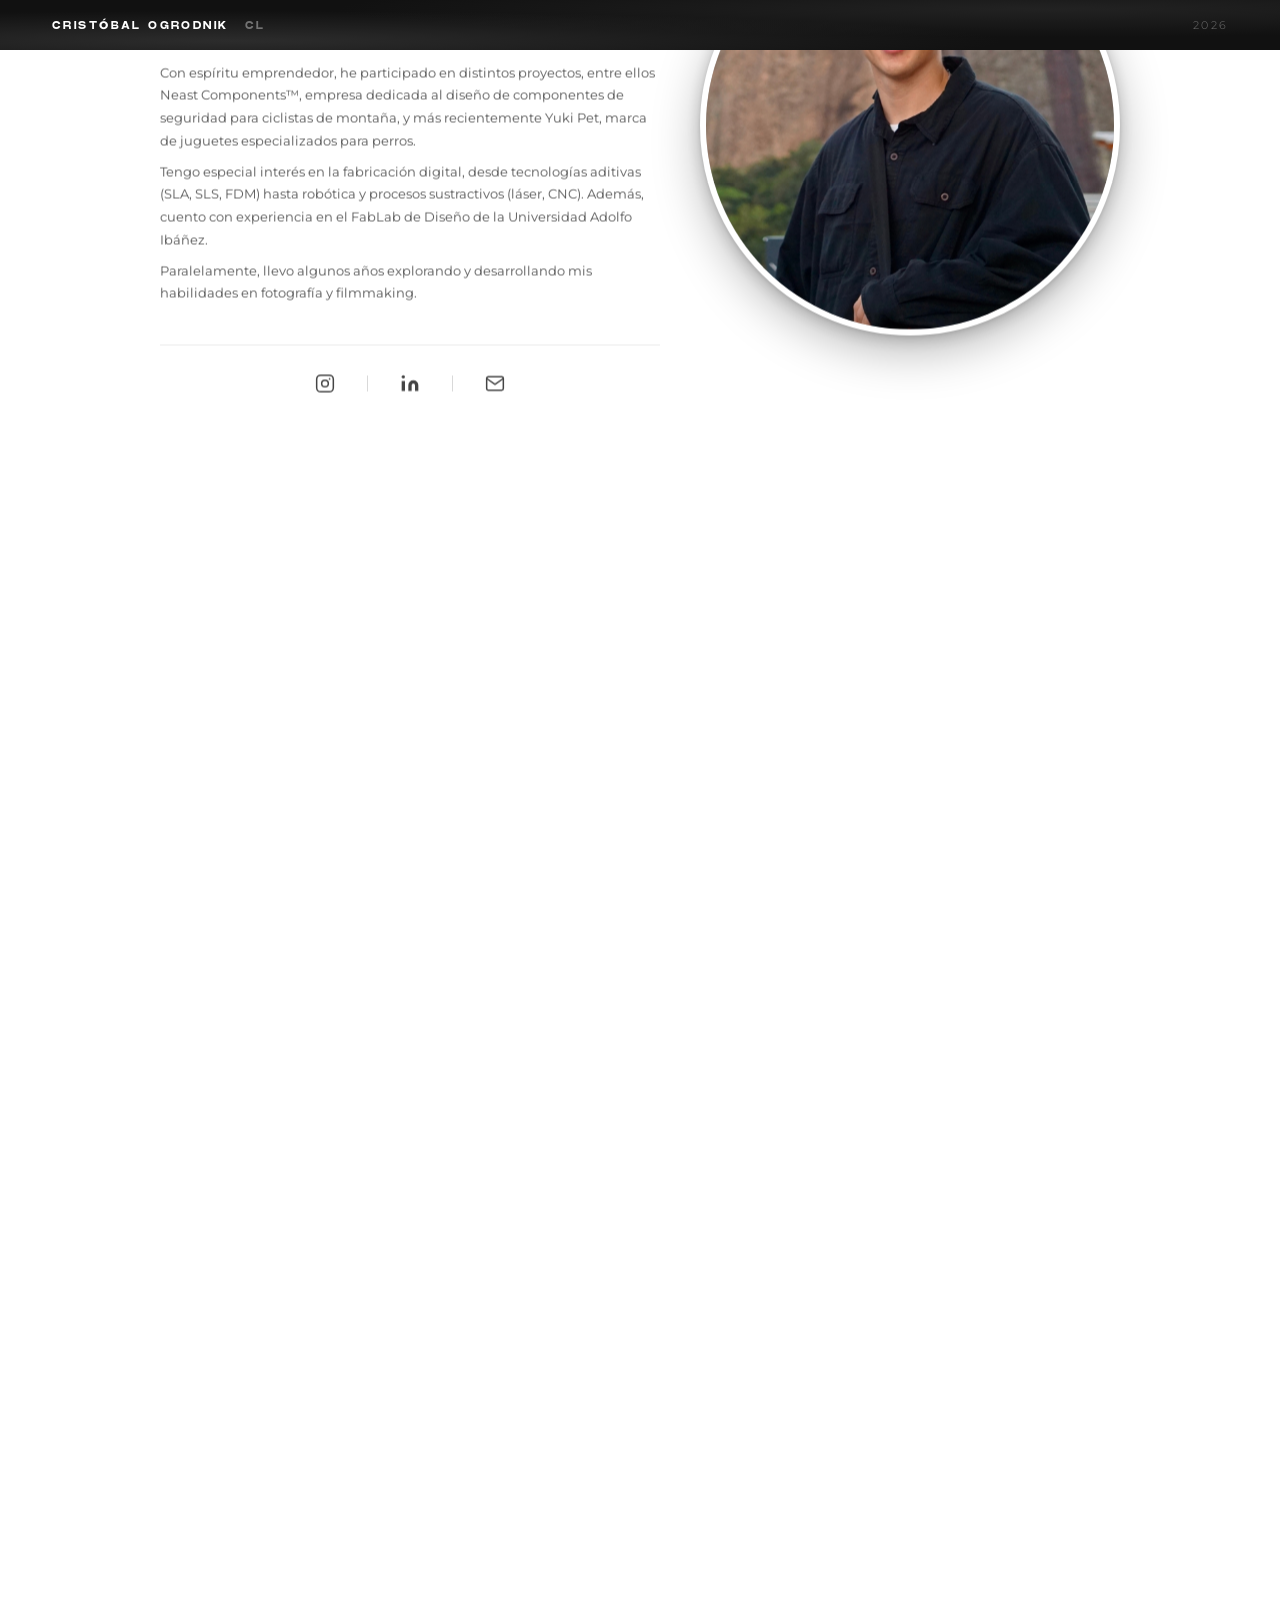
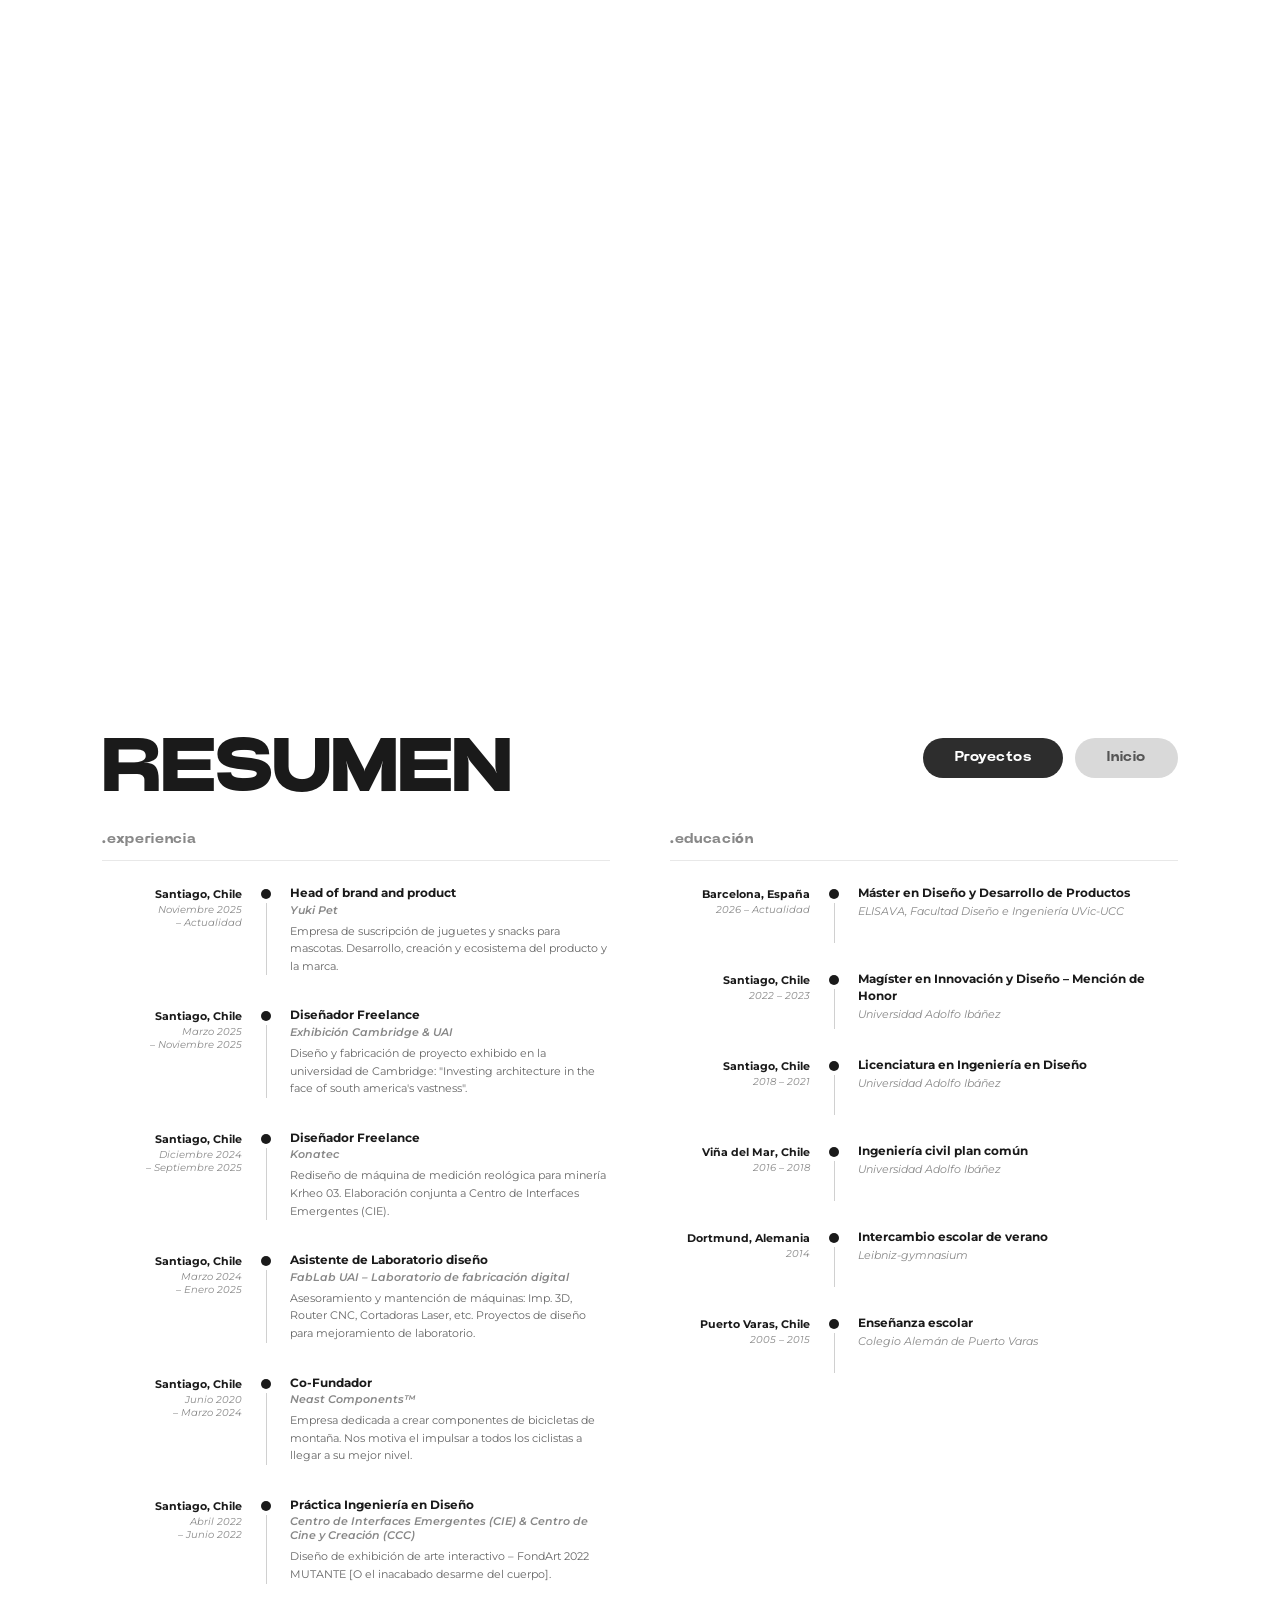
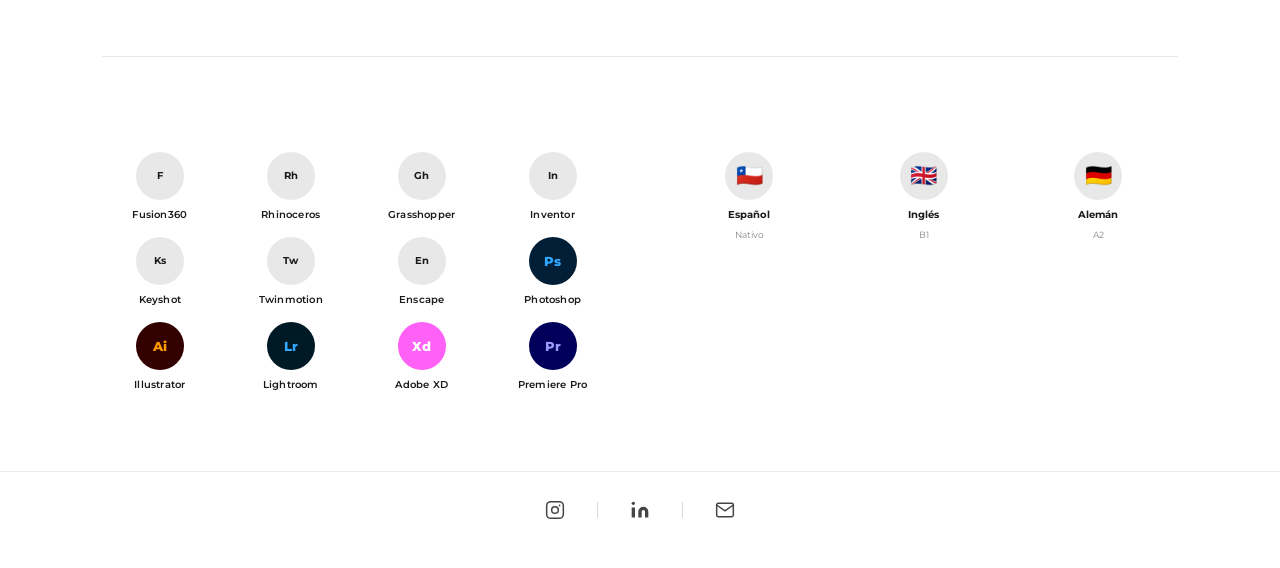
==== index.html @ e0635ad4 "Add files via upload" ====
<!DOCTYPE html>
<html lang="es">
<head>
<meta charset="UTF-8">
<meta name="viewport" content="width=device-width, initial-scale=1.0">
<title>Cristóbal Ogrodnik — Design Engineer</title>
<meta name="description" content="Portfolio web de Cristóbal Ogrodnik, ingeniero en diseño con Magíster en Innovación y Diseño. Proyectos de diseño de producto, fabricación digital y emprendimiento.">
<meta name="theme-color" content="#111111">
<link rel="icon" href="data:image/svg+xml,%3Csvg xmlns='http://www.w3.org/2000/svg' viewBox='0 0 64 64'%3E%3Crect width='64' height='64' rx='14' fill='%231a1a1a'/%3E%3Ctext x='32' y='43' font-family='Arial,Helvetica,sans-serif' font-size='28' font-weight='800' text-anchor='middle' fill='white'%3ECO%3C/text%3E%3C/svg%3E">
<meta property="og:type" content="website">
<meta property="og:locale" content="es_CL">
<meta property="og:site_name" content="Cristóbal Ogrodnik">
<meta property="og:title" content="Cristóbal Ogrodnik — Design Engineer">
<meta property="og:description" content="Portfolio web: proyectos de diseño de producto, fabricación digital y emprendimiento.">
<meta property="og:url" content="https://cogrodnik.github.io/">
<meta property="og:image" content="https://cogrodnik.github.io/foto.jpg">
<meta name="twitter:card" content="summary">
<link rel="preconnect" href="https://fonts.googleapis.com">
<link rel="preconnect" href="https://fonts.gstatic.com" crossorigin>
<link href="https://fonts.googleapis.com/css2?family=Montserrat:ital,wght@0,300;0,400;0,600;0,700;0,800;0,900;1,300;1,400;1,700;1,800&display=swap" rel="stylesheet">
<link rel="stylesheet" href="fonts.css">
<link rel="preload" href="fonts/PowerGrotesk-Heavy.woff2" as="font" type="font/woff2" crossorigin>
<link rel="preload" href="fonts/PowerGrotesk-UltraBold.woff2" as="font" type="font/woff2" crossorigin>
<style>
*, *::before, *::after { box-sizing: border-box; margin: 0; padding: 0; }
html { overflow-x: hidden; }
/* clip (no hidden): hidden convertiría el body en contenedor de scroll y rompería el 'sticky' del escenario */
body { font-family: 'Montserrat', sans-serif; overflow-x: clip; background: #fff; }

/* ═══════════════════════════════════════
   ESCENA — un solo recorrido con el scroll:
   portada → biografía → proyectos (aparecen y crecen) → resumen
   El escenario queda fijo (sticky) mientras dura la animación y luego se va con el scroll.
   Largo de la escena (en alturas de pantalla) = 1 portada + 0.2 pausa + 1 cambio de pantalla + 0.8 crecimiento + 0.3 pausa + 1 salida
   (los mismos números están en el JS: constante K; el JS escribe --scene-vh), más --bio-extra: el scroll extra que necesita leerse
   la biografía cuando es más alta que la pantalla (el texto sube con el mismo scroll de la página).
═══════════════════════════════════════ */
#scene { position: relative; height: calc(var(--scene-vh, 4.3) * 100vh + var(--bio-extra, 0px)); height: calc(var(--scene-vh, 4.3) * 100dvh + var(--bio-extra, 0px)); }
#stage { position: sticky; top: 0; height: 100vh; height: 100dvh; overflow: hidden; background: #fff; }

/* ═══════════════════════════════════════
   LAYER 1 — ABOUT  (z-index 1, bottom)
═══════════════════════════════════════ */
#about {
  position: absolute;
  inset: 0;
  background: #ffffff;
  z-index: 1;
  overflow: hidden;          /* sin scroll propio: si el texto no cabe, sube con el scroll de la página (ver JS) */
}
#about .about-inner { will-change: transform; }




/* Flex layout: text left | photo right, centred vertically */
.about-inner {
  position: relative;
  min-height: 100%;          /* centrado vertical cuando cabe; si no, crece (y el JS lo desplaza con el scroll) */
  width: 100%;
  max-width: 1300px;
  margin: 0 auto;
  display: flex;
  align-items: center;
  justify-content: center;
  padding: 76px 52px 40px;   /* 76px arriba: despeja la barra con el nombre */
  gap: 40px;
}

.about-text {
  flex: 1;
  min-width: 0;
  max-width: 500px;
}

.hola-title { font-family: var(--font-title, 'Montserrat', sans-serif); font-weight: 900; font-size: clamp(40px, 5vw, 62px); letter-spacing: -0.01em; display: inline-block;
  
   color: #1a1a1a;
  line-height: 1; margin-bottom: 20px; }
.about-name-h { font-size: 15px; font-weight: 800; font-family: var(--font-sub, 'Montserrat', sans-serif);   color: #1a1a1a; margin-bottom: 4px; }
.about-degree { font-size: clamp(11px, 1.45vh, 13px); color: #888; line-height: 1.6; margin-bottom: 12px; }

.about-p { font-size: clamp(11px, 1.45vh, 13px); color: #555; line-height: 1.75; margin-bottom: 8px; }


.photo-col {
  flex-shrink: 0; display: flex; align-items: center;
  position: relative;
}
.photo-circle {
  width: min(420px, 58vh); height: min(420px, 58vh);
  border-radius: 50%; overflow: hidden;
  border: 6px solid #ffffff;
  box-shadow: 0 16px 48px rgba(0,0,0,0.28), 0 4px 16px rgba(0,0,0,0.18), 0 1px 4px rgba(0,0,0,0.10);
  background: #bbb;
}
.photo-circle img { width:100%; height:100%; object-fit:cover; display:block; }
.photo-placeholder {
  width:100%; height:100%;
  display:flex; align-items:center; justify-content:center;
  flex-direction:column; gap:6px;
  background: linear-gradient(145deg,#666 0%,#3a3a3a 100%);
  color:rgba(255,255,255,0.5); font-size:11px; font-weight:600;
  letter-spacing:0.06em; text-align:center; padding:24px;
}

/* Indicador "scroll" al pie de la biografía: invita a seguir bajando para ver los proyectos */
#bio-cue {
  position: absolute; left: 50%; bottom: 0; transform: translateX(-50%); z-index: 3;
  display: flex; flex-direction: column; align-items: center; gap: 4px;
  padding: 30px 90px 16px; cursor: pointer; border: none;
  background: linear-gradient(to top, #fff 55%, rgba(255,255,255,0));   /* el texto que pase por detrás se desvanece */
  font-family: 'Montserrat', sans-serif; opacity: 0; pointer-events: none;
}
#bio-cue.show { pointer-events: auto; }
.cue-label { font-size: 12px; font-weight: 400; font-style: italic; color: rgba(0,0,0,0.62); letter-spacing: 0.08em; }
#bio-cue svg { width: 18px; height: 18px; animation: bounceDown 2.2s ease-in-out infinite; }
@media (max-width: 600px) {
  #bio-cue { width: 100%; padding: 30px 0 14px; }
  #about .about-inner { padding-bottom: 104px; }           /* deja libre el pie de la biografía para que no quede bajo el indicador */
}
@media (min-width: 601px) { #about .about-inner { padding-bottom: 72px; } }
@media (max-height: 720px) and (min-width: 601px) { #about .about-inner { padding-bottom: 60px; } }

/* Botón para volver al inicio — flota abajo a la derecha desde que aparece el resumen */
#arrow-up {
  position: fixed; bottom: 24px; right: 24px; z-index: 30;
  width: 46px; height: 46px; border-radius: 50%;
  display: flex; align-items: center; justify-content: center;
  background: #fff; border: 1px solid rgba(0,0,0,0.12);
  box-shadow: 0 6px 20px rgba(0,0,0,0.14), 0 2px 6px rgba(0,0,0,0.08);
  cursor: pointer; opacity: 0; pointer-events: none; transform: translateY(8px);
  transition: opacity .3s ease, transform .3s ease;
}
#arrow-up.show { opacity: 1; pointer-events: all; transform: translateY(0); }
#arrow-up:hover { transform: translateY(-2px); }
#arrow-up svg { width: 18px; height: 18px; }

/* ═══════════════════════════════════════
   LAYER 2 — HERO  (z-index 10, top)
═══════════════════════════════════════ */
#hero {
  position: fixed; inset: 0; z-index: 10;
  background:
    radial-gradient(ellipse at 18% 82%, #2c2c2c 0%, transparent 52%),
    radial-gradient(ellipse at 82% 18%, #222 0%, transparent 48%),
    #111111;
  will-change: transform;
}

.hero-logo { position:absolute; top:36px; left:52px; font-size:13px; font-weight:800; letter-spacing:0.1em; color:#fff; }
.hero-logo img { height: 32px; width: auto; display: block; }

.hero-center { position:absolute; top:50%; left:50%; transform:translate(-50%,-50%); text-align:center; }
.hero-subtitle { margin-bottom: 12px; font-size:15px; font-weight:300; font-style:italic; letter-spacing:0.1em; color:rgba(255,255,255,0.52); }
.hero-title-text { font-family: var(--font-title, 'Montserrat', sans-serif); font-weight: 900; font-style: normal; letter-spacing: -0.01em; line-height: 0.9; font-size:clamp(56px,8.5vw,100px);     color:#fff; text-transform:uppercase; }
.hero-web { margin-top: 10px; font-size:clamp(24px,3.6vw,44px); font-weight:300; font-style:italic; color:rgba(255,255,255,0.72); text-align:right; }

.hero-bottom { position:absolute; bottom:36px; left:52px; right:52px; display:flex; align-items:flex-end; justify-content:space-between; }
.hero-name { font-weight: 800; font-family: var(--font-sub, 'Montserrat', sans-serif);  font-size:11px;  letter-spacing:0.22em; text-transform:uppercase; color:#fff; line-height:1.4; }
.hero-name span { font-weight: 800; color:rgba(255,255,255,0.38); margin-left:4px; }
.desliza-group { position:absolute; left:50%; bottom:0; transform:translateX(-50%); display:flex; flex-direction:column; align-items:center; gap:4px; }
.desliza-label { font-size:11px; font-weight:300; font-style:italic; color:rgba(255,255,255,0.42); letter-spacing:0.1em; }
.desliza-group svg { width:18px; height:18px; animation:bounceDown 2.2s ease-in-out infinite; }
.hero-year { font-size:11px; font-weight:300; letter-spacing:0.2em; color:rgba(255,255,255,0.38); }

/* Name bar */
#name-bar {
  position:fixed; top:0; left:0; right:0; z-index:20;
  padding:18px 52px; display:flex; justify-content:space-between; align-items:center;
  background: radial-gradient(ellipse at 18% 82%,#2c2c2c 0%,transparent 52%), radial-gradient(ellipse at 82% 18%,#222 0%,transparent 48%), #111111;
  color:#fff; opacity:0; pointer-events:none; transition:opacity .3s ease;
}
#name-bar.show { opacity:1; pointer-events:all; }
.bar-name { font-weight: 800; font-family: var(--font-sub, 'Montserrat', sans-serif);  font-size:11px;  letter-spacing:0.22em; text-transform:uppercase; }
.bar-name span { font-weight: 800; color:rgba(255,255,255,0.38); margin-left:10px; }
.bar-year { font-size:11px; font-weight:300; letter-spacing:0.2em; color:rgba(255,255,255,0.38); }

@keyframes bounceDown { 0%,100%{transform:translateY(0)} 50%{transform:translateY(6px)} }
@keyframes bounceUp   { 0%,100%{transform:translateY(0)} 50%{transform:translateY(-6px)} }

/* ═══ RESPONSIVE ═══ */
@media (max-width: 900px) {
  .about-inner { padding: 76px 28px 32px; gap: 28px; }
  .photo-circle { width: min(240px, 40vh); height: min(240px, 40vh); }
  .hero-logo { left: 28px; }
  .hero-bottom { left: 28px; right: 28px; }
  #name-bar { padding: 18px 28px; }
}
@media (max-width: 600px) {
  .about-inner { flex-direction: column; justify-content: flex-start; align-items: center; padding: 84px 24px 56px; gap: 20px; }
  .photo-col { order: -1; }
  .photo-circle { width: 160px; height: 160px; }
  .about-text { max-width: 100%; }
  .hola-title { font-size: 38px; margin-bottom: 14px; }
  .about-name-h { font-size: 14px; }
  .about-degree, .about-p { font-size: 12px; }
  .hero-name { font-size: 9px; letter-spacing: 0.15em; max-width: 30vw; word-break: break-word; }
  .hero-logo { left: 20px; top: 24px; font-size: 11px; }
  .hero-bottom { left: 20px; right: 20px; bottom: 28px; }
  .hero-year { font-size: 9px; }
  #name-bar { padding: 14px 20px; }
  #arrow-up { right: 16px; bottom: 16px; width: 44px; height: 44px; }
}

/* ─── FOOTER ─── */
.site-footer {
  display: flex;
  align-items: center;
  justify-content: center;
  gap: 32px;
  padding: 28px 52px 32px;
  background: transparent;
  border-top: 1px solid rgba(0,0,0,0.08);
  margin-top: 40px;
}

.footer-link {
  display: inline-flex;
  align-items: center;
  gap: 7px;
  font-family: 'Montserrat', sans-serif;
  font-size: 10px;
  font-weight: 600;
  letter-spacing: 0.12em;
  text-transform: uppercase;
  color: #444;
  text-decoration: none;
  transition: color .2s ease, transform .2s ease;
}
.footer-link:hover { color: #000; transform: translateY(-2px); }
.footer-link svg { width: 20px; height: 20px; flex-shrink: 0; }

.footer-divider {
  width: 1px; height: 16px;
  background: rgba(0,0,0,0.15);
}


/* Desktop: "scroll", Mobile: "desliza" via CSS */
@media (max-width: 600px) {
  #cueLabel { font-size: 0 !important; }
  #cueLabel::after { content: "desliza para ver proyectos"; font-size: 12px; font-weight: 400; font-style: italic; color: rgba(0,0,0,0.62); letter-spacing: 0.08em; }
  #scrollLabel { font-size: 0 !important; }
  #scrollLabel::after {
    content: "desliza";
    font-size: 11px;
    font-weight: 300;
    font-style: italic;
    color: rgba(255,255,255,0.42);
    letter-spacing: 0.1em;
  }
}

/* Pantallas bajas (laptops con la ventana del navegador chica): espacios más compactos para que todo quepa sin scroll */
@media (max-height: 720px) and (min-width: 601px) {
  .about-inner { padding-top: 64px; padding-bottom: 24px; }
  .hola-title { font-size: clamp(40px, 4.6vw, 52px); margin-bottom: 12px; }
  .about-p { margin-bottom: 6px; line-height: 1.65; }
  #about .site-footer { margin-top: 18px; padding-top: 14px; padding-bottom: 16px; }
}

/* Título de la portada: más ancho con Power Grotesk Heavy, así que en celular se ajusta al ancho de pantalla */
@media (max-width: 600px) { .hero-title-text { font-size: 13vw; } }

/* ═══════════════════════════════════════
   SECCIONES (proyectos y resumen) — comparten encabezado y botones
═══════════════════════════════════════ */
.sec {
  --dark: #1a1a1a; --white: #ffffff; --gray: #888888; --gray-light: #e8e8e8;
  --btn-dark: #2d2d2d; --timeline-line: #d0d0d0;
  color: var(--dark); font-family: 'Montserrat', sans-serif;
}
.sec-nav { display:flex; align-items:flex-start; justify-content:space-between; padding:36px 8% 24px; flex-wrap:wrap; gap:24px; }
.sec-title {
  font-family: var(--font-title, 'Montserrat', sans-serif); font-weight: 900;
  font-size: clamp(38px, 6.2vw, 76px); letter-spacing: -0.01em;
  display: inline-block; color: var(--dark); line-height: 1;
}
.sec-nav-buttons { display:flex; gap:12px; align-items:center; padding-top:8px; }
.sec-btn {
  font-weight: 800; font-family: var(--font-sub, 'Montserrat', sans-serif);
  display:inline-flex; align-items:center; justify-content:center;
  padding:12px 32px; font-size:13px; letter-spacing:0.04em;
  border-radius:999px; text-decoration:none; cursor:pointer; border:none;
  transition: transform 0.15s ease, opacity 0.15s ease;
}
.sec-btn:hover { transform: translateY(-1px); opacity: 0.85; }
.sec-btn-dark  { background: var(--btn-dark); color: var(--white); }
.sec-btn-light { background: #d9d9d9; color: #555; }

/* ─── PROYECTOS: ocupa todo el escenario, aparece y crece con el scroll ─── */
/* La pantalla de proyectos está DEBAJO de la biografía: al seguir scrolleando, la biografía sube y sale, y
   esta pantalla entra desde abajo (sin fundidos ni opacidad). Su contenido nace como un punto y crece. */
#sec-projects {
  position:absolute; inset:0; z-index:2;
  visibility:hidden; pointer-events:none; will-change: transform;
}
.proj-content {
  display:flex; flex-direction:column; height:100%; padding-top:56px;   /* 56px: despeja la barra con el nombre */
  transform-origin:50% 50%; will-change: transform;
}
#about { will-change: transform; }
.sec-nav-compact { padding:6px 8% 0; align-items:center; flex-wrap:nowrap; gap:16px; }
.sec-nav-compact .sec-title { font-size: clamp(26px, min(3.6vw, 6vh), 52px); }
.sec-nav-compact .sec-nav-buttons { padding-top:0; }
.sec-body { flex:1; min-height:0; display:flex; flex-direction:column; justify-content:center; padding-bottom:6px; }

/* ─── RESUMEN: contenido normal que sigue después de la escena ─── */
#sec-resumen { position:relative; z-index:3; background:#fff; padding-top:24px; }
.site-footer-end { margin-top:0; padding:28px 52px 48px; }
@media (max-width: 600px) { .site-footer-end { padding: 24px 24px 72px; } }

/* ─── MAIN GRID ─── */
  .resume-grid {
    display: grid;
    grid-template-columns: 1fr 1fr;
    gap: 0 60px;
    padding: 0 8% 80px;
  }

  /* ─── SECTION HEADERS ─── */
  .section-header { font-weight: 800; font-family: var(--font-sub, 'Montserrat', sans-serif);  font-style: normal; font-size: 13px;
    
    
    color: var(--gray);
    letter-spacing: 0.05em;
    margin-bottom: 24px;
    padding-bottom: 12px;
    border-bottom: 1px solid var(--gray-light); }

  /* ─── TIMELINE ─── */
  .timeline {
    position: relative;
    padding-left: 0;
  }

  .timeline-item {
    display: grid;
    grid-template-columns: 140px 16px 1fr;
    gap: 0 16px;
    margin-bottom: 32px;
    position: relative;
  }

  .timeline-meta {
    text-align: right;
    padding-top: 2px;
  }

  .timeline-location {
    font-size: 11px;
    font-weight: 700;
    color: var(--dark);
    display: block;
    margin-bottom: 2px;
  }

  .timeline-date {
    font-size: 10px;
    font-weight: 400;
    font-style: italic;
    color: var(--gray);
    display: block;
  }

  .timeline-connector {
    display: flex;
    flex-direction: column;
    align-items: center;
    position: relative;
  }

  .timeline-dot {
    width: 10px;
    height: 10px;
    border-radius: 50%;
    background: var(--dark);
    flex-shrink: 0;
    margin-top: 4px;
    position: relative;
    z-index: 2;
  }

  .timeline-line-segment {
    width: 1px;
    flex: 1;
    background: var(--timeline-line);
    margin-top: 4px;
    min-height: 40px;
  }

  .timeline-content {}

  .timeline-role {
    font-size: 12px;
    font-weight: 700;
    color: var(--dark);
    margin-bottom: 2px;
    line-height: 1.3;
  }

  .timeline-company {
    font-size: 11px;
    font-weight: 600;
    font-style: italic;
    color: var(--gray);
    margin-bottom: 6px;
    display: block;
  }

  .timeline-desc {
    font-size: 11px;
    font-weight: 400;
    color: #666;
    line-height: 1.6;
  }

  /* ─── EDUCATION (same timeline style) ─── */
  .edu-item {
    display: grid;
    grid-template-columns: 140px 16px 1fr;
    gap: 0 16px;
    margin-bottom: 28px;
  }

  .edu-meta { text-align: right; padding-top: 2px; }
  .edu-location { font-size: 11px; font-weight: 700; color: var(--dark); display: block; margin-bottom: 2px; }
  .edu-date { font-size: 10px; font-style: italic; color: var(--gray); display: block; }

  .edu-title {
    font-size: 12px;
    font-weight: 700;
    color: var(--dark);
    margin-bottom: 2px;
    line-height: 1.4;
  }

  .edu-institution {
    font-size: 11px;
    font-weight: 400;
    font-style: italic;
    color: var(--gray);
  }

  /* ─── SKILLS SECTION ─── */
  .skills-section {
    grid-column: 1 / -1;
    display: grid;
    grid-template-columns: 1fr 1fr;
    gap: 40px 60px;
    margin-top: 40px;
    padding-top: 40px;
    border-top: 1px solid var(--gray-light);
  }

  .skills-group {}

  .skills-grid {
    display: grid;
    grid-template-columns: repeat(4, 1fr);
    gap: 16px;
    margin-top: 16px;
  }

  .skill-item {
    display: flex;
    flex-direction: column;
    align-items: center;
    gap: 8px;
  }

  .skill-icon {
    width: 48px;
    height: 48px;
    border-radius: 50%;
    background: var(--gray-light);
    display: flex;
    align-items: center;
    justify-content: center;
    font-size: 10px;
    font-weight: 700;
    color: var(--dark);
    letter-spacing: -0.02em;
    overflow: hidden;
  }

  .skill-icon img {
    width: 100%;
    height: 100%;
    object-fit: cover;
    border-radius: 50%;
  }

  .skill-name {
    font-size: 10px;
    font-weight: 600;
    color: var(--dark);
    text-align: center;
    letter-spacing: 0.02em;
  }

  /* ─── LANGUAGES ─── */
  .languages-grid {
    display: grid;
    grid-template-columns: repeat(3, 1fr);
    gap: 16px;
    margin-top: 16px;
  }

  .lang-item {
    display: flex;
    flex-direction: column;
    align-items: center;
    gap: 8px;
  }

  .lang-flag {
    width: 48px;
    height: 48px;
    border-radius: 50%;
    background: var(--gray-light);
    display: flex;
    align-items: center;
    justify-content: center;
    font-size: 22px;
    overflow: hidden;
  }

  .lang-name {
    font-size: 10px;
    font-weight: 700;
    color: var(--dark);
    text-align: center;
  }

  .lang-level {
    font-size: 9px;
    font-weight: 400;
    color: var(--gray);
    text-align: center;
  }

  /* ─── REVEAL ANIMATIONS ─── */
  .reveal {
    opacity: 0;
    transform: translateY(20px);
    transition: opacity 0.6s ease, transform 0.6s ease;
  }
  .reveal.visible { opacity: 1; transform: translateY(0); }

  .timeline-item, .edu-item {
    opacity: 0;
    transform: translateX(-16px);
    transition: opacity 0.5s ease, transform 0.5s ease;
  }
  .timeline-item.visible, .edu-item.visible { opacity: 1; transform: translateX(0); }

  /* ─── RESPONSIVE ─── */
  @media (max-width: 900px) {
    .resume-grid { grid-template-columns: 1fr; }
    .skills-section { grid-template-columns: 1fr; }
    .timeline-item, .edu-item { grid-template-columns: 100px 16px 1fr; }
  }

  @media (max-width: 600px) {
    .skills-grid { grid-template-columns: repeat(3, 1fr); }
    .timeline-item, .edu-item { grid-template-columns: 80px 14px 1fr; }
  }

/* ─── FOOTER ─── */
#site-footer {
  display: flex;
  align-items: center;
  justify-content: center;
  gap: 32px;
  padding: 28px 52px 32px;
  background: transparent;
  border-top: 1px solid rgba(0,0,0,0.08);
  margin-top: 40px;
}
.footer-link {
  display: inline-flex; align-items: center; gap: 7px;
  font-family: 'Montserrat', sans-serif;
  font-size: 10px; font-weight: 600; letter-spacing: 0.12em;
  text-transform: uppercase; color: #444; text-decoration: none;
  transition: color .2s ease, transform .2s ease;
}
.footer-link:hover { color: #000; transform: translateY(-2px); }
.footer-link svg { width: 20px; height: 20px; flex-shrink: 0; }
.footer-divider { width: 1px; height: 16px; background: rgba(0,0,0,0.15); }



@media (max-width: 700px) {
  .sec-nav-compact { padding: 8px 6% 0; }
  .sec-nav-compact .sec-nav-buttons { display: none; }          /* en celular los atajos sobran: se navega con el scroll */
  .sec-nav-compact .sec-title { font-size: 34px; }
}

/* ═══ BURBUJAS (compartido) ═══ */
.pill-name { font-size:12px; font-weight:700; color:var(--dark); margin-bottom:3px; overflow-wrap:anywhere; }
.pill-desc { font-size:10px; color:var(--gray); line-height:1.5; overflow-wrap:anywhere; }
.pill-placeholder { width:100%; height:100%; display:flex; align-items:center; justify-content:center; background:linear-gradient(160deg,#888 0%,#444 100%); color:rgba(255,255,255,0.55); font-size:10px; font-weight:600; text-align:center; padding:12px; }

/* ═══ DOTS (compartido): máximo 5 visibles; la ventana se desplaza y los extremos se achican si hay más ═══ */
.m-dots { overflow:hidden; margin:2px auto 0; }
.m-dots-track { display:flex; transition:transform .35s cubic-bezier(.22,.8,.3,1); }
.m-dot { flex:0 0 16px; height:16px; padding:0; border:0; background:none; display:flex; align-items:center; justify-content:center; cursor:pointer; -webkit-tap-highlight-color:transparent; }
.m-dot::after { content:''; width:7px; height:7px; border-radius:50%; background:rgba(0,0,0,0.22); transition:transform .3s ease, background .3s ease, opacity .3s ease; }
.m-dot:hover::after { background:rgba(0,0,0,0.4); }
.m-dot.active::after { background:var(--dark); transform:scale(1.3); }
.m-dot.edge::after   { transform:scale(.6); }
.m-dot.out::after    { transform:scale(0); opacity:0; }

/* ═══ DESKTOP: carrusel infinito de 7 posiciones (5 nítidas + 2 asomadas y difuminadas en los extremos) ═══ */
.desktop-projects { padding:0 6%; }
.d-stage {
  position:relative; width:100%;
  --w:180px; --lh:92px;                         /* ancho de burbuja y alto de la zona de etiquetas (los calcula el JS) */
  height:calc(var(--w) / 0.44 + var(--lh) * 2 + 30px);
  touch-action:pan-y; overscroll-behavior-x:contain;
  user-select:none; -webkit-user-select:none;
  cursor:grab; outline:none;
}
.d-stage.dragging { cursor:grabbing; }
.d-stage.dragging .d-slide, .d-stage.no-anim .d-slide { transition:none; }
.d-slide {
  position:absolute; top:0; left:50%; width:var(--w); margin-left:calc(var(--w) / -2);
  display:grid; grid-template-rows:var(--lh) auto var(--lh);
  transition:transform .55s cubic-bezier(.22,.8,.3,1), opacity .55s ease, filter .55s ease;
  will-change:transform, opacity, filter;
}
.d-label { padding:0 6px; }
.d-label.top    { align-self:end;   padding-bottom:14px; }   /* etiquetas arriba o abajo, alternadas */
.d-label.bottom { align-self:start; padding-top:14px; }
.d-label .pill-desc { display:-webkit-box; -webkit-line-clamp:3; -webkit-box-orient:vertical; overflow:hidden; }

.pill-card {
  display:block; border-radius:200px; overflow:hidden; cursor:pointer; text-decoration:none;
  background:#e0e0e0; width:100%; aspect-ratio:0.44; position:relative;
  border:5px solid #ffffff;
  box-shadow:0 8px 28px rgba(0,0,0,0.18), 0 2px 8px rgba(0,0,0,0.10);
  transition:transform .35s ease, box-shadow .3s ease;
  -webkit-user-drag:none;
}
.pill-card:hover { transform:translateY(-8px) scale(1.02); box-shadow:0 28px 52px rgba(0,0,0,0.22), 0 4px 12px rgba(0,0,0,0.12); }
.pill-card img { width:100%; height:100%; object-fit:cover; display:block; pointer-events:none; -webkit-user-drag:none; }
.pill-card::after {
  content:attr(data-name);
  position:absolute; inset:0;
  background:rgba(0,0,0,0.52);
  display:flex; align-items:center; justify-content:center;
  font-size:10px; font-weight:700; letter-spacing:0.1em;
  color:#fff; opacity:0; transition:opacity .25s;
  padding:12px; text-align:center; border-radius:200px; text-transform:uppercase;
}
.pill-card:hover::after { opacity:1; }
.d-stage.dragging .pill-card:hover { transform:none; box-shadow:0 8px 28px rgba(0,0,0,0.18), 0 2px 8px rgba(0,0,0,0.10); }
.d-stage.dragging .pill-card::after { opacity:0; }

.d-dots { margin-top:6px; }

/* ═══ MOBILE CAROUSEL (infinito, con peek) ═══ */
.mobile-projects { display:none; }

/* El stage tiene alto fijo con espacio de sobra arriba/abajo: así la sombra de la burbuja no se corta.
   Solo se recorta en horizontal (los vecinos que salen de pantalla). */
.mobile-stage {
  position:relative; height:var(--mh, 570px);       /* el alto lo calcula el JS según la pantalla */
  touch-action:pan-y;               /* scroll vertical normal, el horizontal lo maneja el carrusel */
  user-select:none; -webkit-user-select:none;
  cursor:grab; outline:none;
}
.mobile-stage.dragging { cursor:grabbing; }
.mobile-stage.dragging .m-slide { transition:none; }

.m-slide {
  position:absolute; top:10px; left:50%; width:280px; margin-left:-140px;
  display:flex; flex-direction:column; align-items:center;
  transition: transform .5s cubic-bezier(.22,.8,.3,1), opacity .5s ease, filter .5s ease;
  will-change: transform, opacity, filter;
}
.m-label { width:100%; height:72px; padding:0 10px; margin-bottom:16px; text-align:center; transition:opacity .3s ease; }
.m-label .pill-name { font-size:14px; margin-bottom:4px; }
.m-label .pill-desc { font-size:11px; }

.mobile-pill {
  width:var(--mw, 180px); aspect-ratio:0.44; border-radius:200px; overflow:hidden; display:block;
  text-decoration:none; background:#e0e0e0; border:5px solid #ffffff;
  box-shadow:0 8px 28px rgba(0,0,0,0.18), 0 2px 8px rgba(0,0,0,0.10);
  -webkit-user-drag:none;
}
.mobile-pill img { width:100%; height:100%; object-fit:cover; display:block; pointer-events:none; -webkit-user-drag:none; }
#mDots { width:80px; }

@media (max-width:700px) {
  .desktop-projects { display:none; }
  .mobile-projects  { display:block; }
}


.mobile-stage.no-anim .m-slide { transition:none; }
</style>
</head>
<body>
<div id="scene">
  <div id="stage">
    <section id="about">
  <div class="about-inner">
    <div class="about-text">
      <h2 class="hola-title">HOLA</h2>
      <h3 class="about-name-h">Mi nombre es Cristóbal Ogrodnik Bert</h3>
      <p class="about-degree">Ingeniero en Diseño con Magíster en Innovación y Diseño de la Universidad Adolfo Ibáñez, Santiago, Chile.</p>
      <p class="about-p">Me apasiona crear productos únicos, con impacto e identidad, y transformar ideas en objetos reales, enfrentando los desafíos y aprendizajes que implica cada proceso.</p>
      <p class="about-p">Con espíritu emprendedor, he participado en distintos proyectos, entre ellos Neast Components™, empresa dedicada al diseño de componentes de seguridad para ciclistas de montaña, y más recientemente Yuki Pet, marca de juguetes especializados para perros.</p>
      <p class="about-p">Tengo especial interés en la fabricación digital, desde tecnologías aditivas (SLA, SLS, FDM) hasta robótica y procesos sustractivos (láser, CNC). Además, cuento con experiencia en el FabLab de Diseño de la Universidad Adolfo Ibáñez.</p>
      <p class="about-p">Paralelamente, llevo algunos años explorando y desarrollando mis habilidades en fotografía y filmmaking.</p>
      <footer id="site-footer" class="site-footer">
        <a href="https://www.instagram.com/cristobalogrodnik" target="_blank" rel="noopener" class="footer-link" aria-label="Instagram">
          <svg viewBox="0 0 24 24" fill="none" stroke="currentColor" stroke-width="1.8" stroke-linecap="round" stroke-linejoin="round"><rect x="2" y="2" width="20" height="20" rx="5" ry="5"/><circle cx="12" cy="12" r="4"/><circle cx="17.5" cy="6.5" r="1" fill="currentColor" stroke="none"/></svg>
        </a>
        <div class="footer-divider"></div>
        <a href="https://www.linkedin.com/in/cristobal-ogrodnik-bert-987a30190/" target="_blank" rel="noopener" class="footer-link" aria-label="LinkedIn">
          <svg viewBox="0 0 24 24" fill="currentColor"><path d="M16 8a6 6 0 0 1 6 6v7h-4v-7a2 2 0 0 0-2-2 2 2 0 0 0-2 2v7h-4v-7a6 6 0 0 1 6-6zM2 9h4v12H2z"/><circle cx="4" cy="4" r="2"/></svg>
        </a>
        <div class="footer-divider"></div>
        <a href="mailto:cris.ogrodnik@gmail.com?subject=Hola%20Cristóbal" class="footer-link" aria-label="Email">
          <svg viewBox="0 0 24 24" fill="none" stroke="currentColor" stroke-width="1.8" stroke-linecap="round" stroke-linejoin="round"><path d="M4 4h16c1.1 0 2 .9 2 2v12c0 1.1-.9 2-2 2H4c-1.1 0-2-.9-2-2V6c0-1.1.9-2 2-2z"/><polyline points="22,6 12,13 2,6"/></svg>
        </a>
      </footer>
    </div>
    <div class="photo-col">
      <div class="photo-circle">
        <img src="foto.jpg" alt="Cristóbal Ogrodnik">
        
      </div>
    </div>
  </div>
</section>

    <button id="bio-cue" data-goto="projects" aria-label="Seguir bajando para ver los proyectos">
      <span class="cue-label" id="cueLabel">scroll para ver proyectos</span>
      <svg viewBox="0 0 18 18" fill="none"><path d="M3 6L9 12L15 6" stroke="rgba(0,0,0,0.62)" stroke-width="2" stroke-linecap="round" stroke-linejoin="round"/></svg>
    </button>

    <section id="sec-projects" class="sec" aria-label="Proyectos">
      <div class="proj-content">
      <div class="sec-nav sec-nav-compact">
        <h2 class="sec-title">PROYECTOS</h2>
        <div class="sec-nav-buttons">
          <a href="#resumen" class="sec-btn sec-btn-dark" data-goto="resumen">Resumen</a>
          <a href="#" class="sec-btn sec-btn-light" data-goto="top">Inicio</a>
        </div>
      </div>
      <div class="sec-body">
        <!-- Escritorio: carrusel infinito de 7 posiciones (se genera desde projects.js) -->
        <div class="desktop-projects">
          <div class="d-stage" id="dStage" tabindex="0" role="region" aria-roledescription="carrusel" aria-label="Proyectos"></div>
          <div class="m-dots d-dots" id="dDots"></div>
        </div>
        <!-- Celular: carrusel infinito con peek (se genera desde projects.js) -->
        <div class="mobile-projects">
          <div class="mobile-stage" id="mStage" tabindex="0" role="region" aria-roledescription="carrusel" aria-label="Proyectos"></div>
          <div class="m-dots" id="mDots"></div>
        </div>
      </div>
      </div>
    </section>
  </div>
</div>

<section id="sec-resumen" class="sec" aria-label="Resumen">
  <nav class="sec-nav">
    <h2 class="sec-title reveal">RESUMEN</h2>
    <div class="sec-nav-buttons reveal">
      <a href="#proyectos" class="sec-btn sec-btn-dark" data-goto="projects">Proyectos</a>
      <a href="#" class="sec-btn sec-btn-light" data-goto="top">Inicio</a>
    </div>
  </nav>

<div class="resume-grid">

  <!-- ═══ EXPERIENCIA ═══ -->
  <div>
    <h2 class="section-header reveal">.experiencia</h2>

    <div class="timeline">

      <div class="timeline-item">
        <div class="timeline-meta">
          <span class="timeline-location">Santiago, Chile</span>
          <span class="timeline-date">Noviembre 2025<br>– Actualidad</span>
        </div>
        <div class="timeline-connector">
          <div class="timeline-dot"></div>
          <div class="timeline-line-segment"></div>
        </div>
        <div class="timeline-content">
          <p class="timeline-role">Head of brand and product</p>
          <span class="timeline-company">Yuki Pet</span>
          <p class="timeline-desc">Empresa de suscripción de juguetes y snacks para mascotas. Desarrollo, creación y ecosistema del producto y la marca.</p>
        </div>
      </div>

      <div class="timeline-item">
        <div class="timeline-meta">
          <span class="timeline-location">Santiago, Chile</span>
          <span class="timeline-date">Marzo 2025<br>– Noviembre 2025</span>
        </div>
        <div class="timeline-connector">
          <div class="timeline-dot"></div>
          <div class="timeline-line-segment"></div>
        </div>
        <div class="timeline-content">
          <p class="timeline-role">Diseñador Freelance</p>
          <span class="timeline-company">Exhibición Cambridge & UAI</span>
          <p class="timeline-desc">Diseño y fabricación de proyecto exhibido en la universidad de Cambridge: "Investing architecture in the face of south america's vastness".</p>
        </div>
      </div>

      <div class="timeline-item">
        <div class="timeline-meta">
          <span class="timeline-location">Santiago, Chile</span>
          <span class="timeline-date">Diciembre 2024<br>– Septiembre 2025</span>
        </div>
        <div class="timeline-connector">
          <div class="timeline-dot"></div>
          <div class="timeline-line-segment"></div>
        </div>
        <div class="timeline-content">
          <p class="timeline-role">Diseñador Freelance</p>
          <span class="timeline-company">Konatec</span>
          <p class="timeline-desc">Rediseño de máquina de medición reológica para minería Krheo 03. Elaboración conjunta a Centro de Interfaces Emergentes (CIE).</p>
        </div>
      </div>

      <div class="timeline-item">
        <div class="timeline-meta">
          <span class="timeline-location">Santiago, Chile</span>
          <span class="timeline-date">Marzo 2024<br>– Enero 2025</span>
        </div>
        <div class="timeline-connector">
          <div class="timeline-dot"></div>
          <div class="timeline-line-segment"></div>
        </div>
        <div class="timeline-content">
          <p class="timeline-role">Asistente de Laboratorio diseño</p>
          <span class="timeline-company">FabLab UAI – Laboratorio de fabricación digital</span>
          <p class="timeline-desc">Asesoramiento y mantención de máquinas: Imp. 3D, Router CNC, Cortadoras Laser, etc. Proyectos de diseño para mejoramiento de laboratorio.</p>
        </div>
      </div>

      <div class="timeline-item">
        <div class="timeline-meta">
          <span class="timeline-location">Santiago, Chile</span>
          <span class="timeline-date">Junio 2020<br>– Marzo 2024</span>
        </div>
        <div class="timeline-connector">
          <div class="timeline-dot"></div>
          <div class="timeline-line-segment"></div>
        </div>
        <div class="timeline-content">
          <p class="timeline-role">Co-Fundador</p>
          <span class="timeline-company">Neast Components™</span>
          <p class="timeline-desc">Empresa dedicada a crear componentes de bicicletas de montaña. Nos motiva el impulsar a todos los ciclistas a llegar a su mejor nivel.</p>
        </div>
      </div>

      <div class="timeline-item">
        <div class="timeline-meta">
          <span class="timeline-location">Santiago, Chile</span>
          <span class="timeline-date">Abril 2022<br>– Junio 2022</span>
        </div>
        <div class="timeline-connector">
          <div class="timeline-dot"></div>
          <div class="timeline-line-segment"></div>
        </div>
        <div class="timeline-content">
          <p class="timeline-role">Práctica Ingeniería en Diseño</p>
          <span class="timeline-company">Centro de Interfaces Emergentes (CIE) & Centro de Cine y Creación (CCC)</span>
          <p class="timeline-desc">Diseño de exhibición de arte interactivo – FondArt 2022 MUTANTE [O el inacabado desarme del cuerpo].</p>
        </div>
      </div>

    </div>
  </div>

  <!-- ═══ EDUCACIÓN ═══ -->
  <div>
    <h2 class="section-header reveal">.educación</h2>

    <div class="timeline">

      <div class="edu-item">
        <div class="edu-meta">
          <span class="edu-location">Barcelona, España</span>
          <span class="edu-date">2026 – Actualidad</span>
        </div>
        <div class="timeline-connector">
          <div class="timeline-dot"></div>
          <div class="timeline-line-segment"></div>
        </div>
        <div>
          <p class="edu-title">Máster en Diseño y Desarrollo de Productos</p>
          <p class="edu-institution">ELISAVA, Facultad Diseño e Ingeniería UVic-UCC</p>
        </div>
      </div>

      <div class="edu-item">
        <div class="edu-meta">
          <span class="edu-location">Santiago, Chile</span>
          <span class="edu-date">2022 – 2023</span>
        </div>
        <div class="timeline-connector">
          <div class="timeline-dot"></div>
          <div class="timeline-line-segment"></div>
        </div>
        <div>
          <p class="edu-title">Magíster en Innovación y Diseño – Mención de Honor</p>
          <p class="edu-institution">Universidad Adolfo Ibáñez</p>
        </div>
      </div>

      <div class="edu-item">
        <div class="edu-meta">
          <span class="edu-location">Santiago, Chile</span>
          <span class="edu-date">2018 – 2021</span>
        </div>
        <div class="timeline-connector">
          <div class="timeline-dot"></div>
          <div class="timeline-line-segment"></div>
        </div>
        <div>
          <p class="edu-title">Licenciatura en Ingeniería en Diseño</p>
          <p class="edu-institution">Universidad Adolfo Ibáñez</p>
        </div>
      </div>

      <div class="edu-item">
        <div class="edu-meta">
          <span class="edu-location">Viña del Mar, Chile</span>
          <span class="edu-date">2016 – 2018</span>
        </div>
        <div class="timeline-connector">
          <div class="timeline-dot"></div>
          <div class="timeline-line-segment"></div>
        </div>
        <div>
          <p class="edu-title">Ingeniería civil plan común</p>
          <p class="edu-institution">Universidad Adolfo Ibáñez</p>
        </div>
      </div>

      <div class="edu-item">
        <div class="edu-meta">
          <span class="edu-location">Dortmund, Alemania</span>
          <span class="edu-date">2014</span>
        </div>
        <div class="timeline-connector">
          <div class="timeline-dot"></div>
          <div class="timeline-line-segment"></div>
        </div>
        <div>
          <p class="edu-title">Intercambio escolar de verano</p>
          <p class="edu-institution">Leibniz-gymnasium</p>
        </div>
      </div>

      <div class="edu-item">
        <div class="edu-meta">
          <span class="edu-location">Puerto Varas, Chile</span>
          <span class="edu-date">2005 – 2015</span>
        </div>
        <div class="timeline-connector">
          <div class="timeline-dot"></div>
          <div class="timeline-line-segment"></div>
        </div>
        <div>
          <p class="edu-title">Enseñanza escolar</p>
          <p class="edu-institution">Colegio Alemán de Puerto Varas</p>
        </div>
      </div>

    </div>
  </div>

  <!-- ═══ HABILIDADES + IDIOMAS ═══ -->
  <div class="skills-section">

    <!-- Habilidades -->
    <div class="skills-group">
      <h2 class="section-header reveal">.habilidades</h2>
      <div class="skills-grid">
        <div class="skill-item">
          <div class="skill-icon">F</div>
          <span class="skill-name">Fusion360</span>
        </div>
        <div class="skill-item">
          <div class="skill-icon">Rh</div>
          <span class="skill-name">Rhinoceros</span>
        </div>
        <div class="skill-item">
          <div class="skill-icon">Gh</div>
          <span class="skill-name">Grasshopper</span>
        </div>
        <div class="skill-item">
          <div class="skill-icon">In</div>
          <span class="skill-name">Inventor</span>
        </div>
        <div class="skill-item">
          <div class="skill-icon">Ks</div>
          <span class="skill-name">Keyshot</span>
        </div>
        <div class="skill-item">
          <div class="skill-icon">Tw</div>
          <span class="skill-name">Twinmotion</span>
        </div>
        <div class="skill-item">
          <div class="skill-icon">En</div>
          <span class="skill-name">Enscape</span>
        </div>
        <div class="skill-item">
          <div class="skill-icon" style="background:#001e36;">
            <span style="color:#31a8ff;font-size:13px;font-weight:800;">Ps</span>
          </div>
          <span class="skill-name">Photoshop</span>
        </div>
        <div class="skill-item">
          <div class="skill-icon" style="background:#300;"> 
            <span style="color:#ff9a00;font-size:13px;font-weight:800;">Ai</span>
          </div>
          <span class="skill-name">Illustrator</span>
        </div>
        <div class="skill-item">
          <div class="skill-icon" style="background:#001a25;">
            <span style="color:#31a8ff;font-size:13px;font-weight:800;">Lr</span>
          </div>
          <span class="skill-name">Lightroom</span>
        </div>
        <div class="skill-item">
          <div class="skill-icon" style="background:#ff61f6; color:#fff;">
            <span style="font-size:13px;font-weight:800;">Xd</span>
          </div>
          <span class="skill-name">Adobe XD</span>
        </div>
        <div class="skill-item">
          <div class="skill-icon" style="background:#00005b;">
            <span style="color:#9999ff;font-size:13px;font-weight:800;">Pr</span>
          </div>
          <span class="skill-name">Premiere Pro</span>
        </div>
      </div>
    </div>

    <!-- Idiomas -->
    <div class="skills-group">
      <h2 class="section-header reveal">.idiomas</h2>
      <div class="languages-grid">
        <div class="lang-item">
          <div class="lang-flag">🇨🇱</div>
          <span class="lang-name">Español</span>
          <span class="lang-level">Nativo</span>
        </div>
        <div class="lang-item">
          <div class="lang-flag">🇬🇧</div>
          <span class="lang-name">Inglés</span>
          <span class="lang-level">B1</span>
        </div>
        <div class="lang-item">
          <div class="lang-flag">🇩🇪</div>
          <span class="lang-name">Alemán</span>
          <span class="lang-level">A2</span>
        </div>
      </div>
    </div>

  </div>

</div>

  <footer class="site-footer site-footer-end">
        <a href="https://www.instagram.com/cristobalogrodnik" target="_blank" rel="noopener" class="footer-link" aria-label="Instagram">
          <svg viewBox="0 0 24 24" fill="none" stroke="currentColor" stroke-width="1.8" stroke-linecap="round" stroke-linejoin="round"><rect x="2" y="2" width="20" height="20" rx="5" ry="5"/><circle cx="12" cy="12" r="4"/><circle cx="17.5" cy="6.5" r="1" fill="currentColor" stroke="none"/></svg>
        </a>
        <div class="footer-divider"></div>
        <a href="https://www.linkedin.com/in/cristobal-ogrodnik-bert-987a30190/" target="_blank" rel="noopener" class="footer-link" aria-label="LinkedIn">
          <svg viewBox="0 0 24 24" fill="currentColor"><path d="M16 8a6 6 0 0 1 6 6v7h-4v-7a2 2 0 0 0-2-2 2 2 0 0 0-2 2v7h-4v-7a6 6 0 0 1 6-6zM2 9h4v12H2z"/><circle cx="4" cy="4" r="2"/></svg>
        </a>
        <div class="footer-divider"></div>
        <a href="mailto:cris.ogrodnik@gmail.com?subject=Hola%20Cristóbal" class="footer-link" aria-label="Email">
          <svg viewBox="0 0 24 24" fill="none" stroke="currentColor" stroke-width="1.8" stroke-linecap="round" stroke-linejoin="round"><path d="M4 4h16c1.1 0 2 .9 2 2v12c0 1.1-.9 2-2 2H4c-1.1 0-2-.9-2-2V6c0-1.1.9-2 2-2z"/><polyline points="22,6 12,13 2,6"/></svg>
        </a>
      </footer>
</section>

<button id="arrow-up" data-goto="top" aria-label="Volver al inicio">
  <svg viewBox="0 0 18 18" fill="none"><path d="M15 12L9 6L3 12" stroke="#1a1a1a" stroke-width="1.8" stroke-linecap="round" stroke-linejoin="round"/></svg>
</button>

<section id="hero">
  <div class="hero-logo">
    <!-- Cuando tengas el logo: quita el comentario de la línea de abajo y borra la de arriba -->
    <!-- <img src="logo.png" alt="Logo" style="height:32px;width:auto;display:block;"> -->
  </div>
  <div class="hero-center">
    <p class="hero-subtitle">Design engineer</p>
    <h1 class="hero-title-text">PORTFOLIO</h1>
    <p class="hero-web">web</p>
  </div>
  <div class="hero-bottom">
    <div class="hero-name">CRISTÓBAL<br>OGRODNIK <span>CL</span></div>
    <div class="desliza-group" data-goto="about" style="cursor:pointer;">
      <span class="desliza-label" id="scrollLabel">scroll</span>
      <svg viewBox="0 0 18 18" fill="none"><path d="M3 6L9 12L15 6" stroke="rgba(255,255,255,0.52)" stroke-width="1.8" stroke-linecap="round" stroke-linejoin="round"/></svg>
    </div>
    <div class="hero-year">2026</div>
  </div>
</section>

<div id="name-bar">
  <div class="bar-name">CRISTÓBAL OGRODNIK <span>CL</span></div>
  <div class="bar-year">2026</div>
</div>

<script src="projects.js"></script>
<script>
/* ═══════════════════════ Utilidades compartidas ═══════════════════════ */

/* Burbuja (link a la imagen de portada). Si la portada falta usa la 1ª imagen del proyecto; si tampoco, un recuadro con el nombre. */
function buildPill(p, className, withOverlay) {
  const a = document.createElement('a');
  a.href = 'proyecto.html?p=' + encodeURIComponent(p.key);
  a.className = className;
  a.draggable = false;
  if (withOverlay) a.setAttribute('data-name', p.title);
  const img = document.createElement('img');
  img.alt = p.title; img.draggable = false;
  let tried = 0;
  img.onerror = () => {
    if (tried++ === 0 && p.slides && p.slides[0]) { img.src = p.slides[0]; return; }
    const ph = document.createElement('div');
    ph.className = 'pill-placeholder'; ph.textContent = p.title;
    img.replaceWith(ph);
  };
  img.src = p.cover;
  a.appendChild(img);
  return a;
}
function buildLabel(p, cls) {
  const d = document.createElement('div');
  d.className = cls;
  const n = document.createElement('p'); n.className = 'pill-name'; n.textContent = p.title;
  const t = document.createElement('p'); t.className = 'pill-desc'; t.textContent = p.desc || '';
  d.append(n, t);
  return d;
}

/* Dots: máx. 5 visibles, la ventana se desplaza; devuelve la función que marca el activo */
function createDots(dotsEl, N, onPick) {
  const MAXDOTS = 5, vis = Math.min(N, MAXDOTS);
  const track = document.createElement('div');
  track.className = 'm-dots-track';
  dotsEl.appendChild(track);
  dotsEl.style.width = (vis * 16) + 'px';
  const dots = Array.from({length: N}, (_, i) => {
    const d = document.createElement('button');
    d.className = 'm-dot';
    d.setAttribute('aria-label', 'Ir al proyecto ' + (i + 1));
    d.addEventListener('click', () => onPick(i));
    track.appendChild(d);
    return d;
  });
  return function update(active) {
    const ws = Math.max(0, Math.min(N - vis, active - Math.floor(vis / 2)));
    track.style.transform = 'translateX(' + (-ws * 16) + 'px)';
    dots.forEach((d, i) => {
      const inWin = i >= ws && i < ws + vis;
      d.classList.toggle('active', i === active);
      d.classList.toggle('out', !inWin);
      /* extremo de la ventana con más proyectos más allá => punto chico */
      d.classList.toggle('edge', inWin && i !== active &&
        ((i === ws && ws > 0) || (i === ws + vis - 1 && ws + vis < N)));
    });
  };
}

/* ═══════════════════════ DESKTOP: carrusel infinito de 7 posiciones ═══════════════════════ */
(() => {
  const stage = document.getElementById('dStage');
  const N = PROJECTS.length;

  /* Se ven 7 posiciones (5 nítidas + 2 asomadas). Para que las etiquetas alternen arriba/abajo también en la
     "costura" del loop, la cantidad de burbujas del anillo debe ser par y ≥ 8. Si no lo es, se repite la lista
     (los dots siguen siendo N). */
  let reps = Math.max(1, Math.ceil(8 / N));
  if ((N * reps) % 2) reps++;
  const L = N * reps;

  const slides = Array.from({length: L}, (_, i) => {
    const p = PROJECTS[i % N];
    const side = i % 2 === 0 ? 'top' : 'bottom';
    const el = document.createElement('div');
    el.className = 'd-slide';
    const top = document.createElement('div');    top.className = 'd-label top';
    const bottom = document.createElement('div'); bottom.className = 'd-label bottom';
    const lab = buildLabel(p, 'd-label-inner');
    (side === 'top' ? top : bottom).append(...lab.childNodes);
    el.append(top, buildPill(p, 'pill-card', true), bottom);
    stage.appendChild(el);
    return el;
  });

  let idx = 0, STEP = 220, dragging = false, moved = false, startX = 0, startT = 0;
  const prevOff = slides.map(() => null);
  const updateDots = createDots(document.getElementById('dDots'), N, pickItem);

  function circ(i) {                       /* distancia circular de cada burbuja a la activa */
    let o = ((i - idx) % L + L) % L;
    if (o > L / 2) o -= L;
    return o;
  }

  function render(frac) {
    slides.forEach((el, i) => {
      const off = circ(i);
      const wrapped = prevOff[i] !== null && Math.abs(off - prevOff[i]) > L / 2;   /* da la vuelta: se reubica sin animar (invisible) */
      prevOff[i] = off;
      if (wrapped) el.style.transition = 'none';
      const pos = off + frac, a = Math.abs(pos);
      /* 5 centrales (a ≤ 2): nítidas. Extremos (a ≈ 3): asomadas, difuminadas y atenuadas. Más allá: invisibles. */
      let opacity, blur, scale;
      if (a <= 2)      { opacity = 1;                           blur = 0;             scale = 1; }
      else if (a <= 3) { opacity = 1 - 0.55 * (a - 2);          blur = 3 * (a - 2);   scale = 1 - 0.05 * (a - 2); }
      else             { opacity = Math.max(0, 0.45 * (4 - a)); blur = 3;             scale = 0.95; }
      el.style.transform     = 'translate3d(' + (pos * STEP).toFixed(1) + 'px,0,0) scale(' + scale.toFixed(3) + ')';
      el.style.opacity       = opacity.toFixed(3);
      el.style.filter        = blur > 0.05 ? 'blur(' + blur.toFixed(2) + 'px)' : 'none';
      el.style.zIndex        = String(100 - Math.round(a * 10));
      el.style.pointerEvents = a < 3.4 ? 'auto' : 'none';
      if (wrapped) { void el.offsetWidth; requestAnimationFrame(() => { el.style.transition = ''; }); }
    });
  }

  function go(i) {
    idx = ((i % L) + L) % L;
    render(0);
    updateDots(idx % N);
  }
  function pickItem(n) {                   /* desde un dot: ir por el camino más corto */
    let diff = ((n - (idx % N)) % N + N) % N;
    if (diff > N / 2) diff -= N;
    go(idx + diff);
  }

  /* Tamaño: la burbuja se adapta al ancho (caben 7 posiciones) y al alto disponible:
     título + carrusel + dots tienen que caber en una sola pantalla (el escenario está fijo). */
  const sec = document.getElementById('sec-projects');
  function layout() {
    const cw = stage.clientWidth;
    if (!cw) return;                                    /* oculto (versión celular) */
    const vh   = window.innerHeight;
    const head = sec.querySelector('.sec-nav').offsetHeight;
    const dots = document.getElementById('dDots').offsetHeight + 6;
    const avail = vh - 56 - head - dots - 8;             /* 56px = barra con el nombre */
    const LHof = w => Math.min(122, Math.max(100, Math.round(12500 / w)));  /* alto de la zona de etiquetas (peor caso: nombre de 2 líneas + descripción de 3): crece cuando la burbuja es angosta */
    const wMax = Math.min(cw / 7.7, 230);
    let W = Math.max(70, wMax);
    while (W > 70 && W / 0.44 + 2 * LHof(W) + 30 > avail) W -= 1;             /* la burbuja más grande que cabe en el alto disponible */
    const LH = LHof(W);
    /* Separación entre burbujas: mínimo 1.1×ancho; si sobra espacio (pantallas anchas pero bajas) se reparten hasta 1.45× */
    STEP = Math.max(W * 1.1, Math.min(W * 1.45, (cw - W) / 6.2));
    stage.style.setProperty('--w', W.toFixed(1) + 'px');
    stage.style.setProperty('--lh', LH + 'px');
    stage.classList.add('no-anim');
    render(0);
    requestAnimationFrame(() => requestAnimationFrame(() => stage.classList.remove('no-anim')));
  }
  window.addEventListener('resize', layout);
  if (document.fonts && document.fonts.ready) document.fonts.ready.then(layout);   /* las tipografías cambian el alto del encabezado */

  /* Arrastre con mouse o dedo */
  stage.addEventListener('pointerdown', e => {
    if (e.pointerType === 'mouse' && e.button !== 0) return;
    dragging = true; moved = false;
    startX = e.clientX; startT = performance.now();
    window.addEventListener('pointermove',   onMove);
    window.addEventListener('pointerup',     onUp);
    window.addEventListener('pointercancel', onCancel);
  });
  function onMove(e) {
    const dx = e.clientX - startX;
    if (!moved && Math.abs(dx) > 6) { moved = true; stage.classList.add('dragging'); }
    if (moved) render(Math.max(-1, Math.min(1, dx / STEP)));
  }
  function endDrag() {
    dragging = false;
    stage.classList.remove('dragging');
    window.removeEventListener('pointermove',   onMove);
    window.removeEventListener('pointerup',     onUp);
    window.removeEventListener('pointercancel', onCancel);
    setTimeout(() => { moved = false; }, 0);          /* después del click que dispara el navegador */
  }
  function onUp(e) {
    const dx = e.clientX - startX;
    const v  = Math.abs(dx) / Math.max(1, performance.now() - startT);
    const swiped = moved && (Math.abs(dx) > STEP * 0.22 || v > 0.35);
    endDrag();
    if (swiped) go(dx < 0 ? idx + 1 : idx - 1); else render(0);
  }
  function onCancel() { endDrag(); render(0); }

  /* Click: las 5 nítidas abren el proyecto; las 2 asomadas de los extremos (peek) se centran */
  slides.forEach((el, i) => el.addEventListener('click', e => {
    if (moved) { e.preventDefault(); return; }
    const off = circ(i);
    if (Math.abs(off) >= 3) { e.preventDefault(); go(idx + off); }
  }));

  /* Teclado y trackpad (deslizar con dos dedos en horizontal) */
  stage.addEventListener('keydown', e => {
    if (e.key === 'ArrowRight') go(idx + 1);
    if (e.key === 'ArrowLeft')  go(idx - 1);
  });
  let wheelAcc = 0, wheelLock = false, wheelTimer = null;
  stage.addEventListener('wheel', e => {
    if (Math.abs(e.deltaX) <= Math.abs(e.deltaY)) return;   /* scroll vertical: normal */
    e.preventDefault();
    if (!wheelLock) {
      wheelAcc += e.deltaX;
      if (Math.abs(wheelAcc) > 50) { go(idx + (wheelAcc > 0 ? 1 : -1)); wheelAcc = 0; wheelLock = true; }
    }
    clearTimeout(wheelTimer);                               /* un gesto = un paso (aunque haya inercia) */
    wheelTimer = setTimeout(() => { wheelLock = false; wheelAcc = 0; }, 140);
  }, {passive:false});


  layout();
  go(0);
})();

/* ═══════════════════════ MOBILE: infinito, peek, swipe + dots ═══════════════════════ */
(() => {
  const stage  = document.getElementById('mStage');
  const N      = PROJECTS.length;
  let   STEP   = 165;            /* distancia entre centros de burbujas (px); se recalcula con la burbuja */

  const slides = PROJECTS.map(p => {
    const el = document.createElement('div');
    el.className = 'm-slide';
    el.append(buildLabel(p, 'm-label'), buildPill(p, 'mobile-pill', false));
    stage.appendChild(el);
    return el;
  });
  const labels = slides.map(el => el.querySelector('.m-label'));
  let idx = 0, dragging = false, moved = false, startX = 0, startT = 0;
  const updateDots = createDots(document.getElementById('mDots'), N, i => go(i));

  /* Distancia circular de cada slide al activo => carrusel infinito */
  function circ(i) {
    let o = ((i - idx) % N + N) % N;
    if (o > N / 2) o -= N;
    return o;
  }

  const prevOff = slides.map(() => null);
  function render(frac) {
    slides.forEach((el, i) => {
      /* Posición real (sin recortar): cada burbuja tiene su propio lugar, así no se encima ninguna al arrastrar */
      const off = circ(i);
      /* Si la burbuja "da la vuelta" al otro extremo, se reubica sin animar (está invisible) */
      const wrapped = prevOff[i] !== null && Math.abs(off - prevOff[i]) > N / 2;
      prevOff[i] = off;
      if (wrapped) el.style.transition = 'none';
      const pos = off + frac;
      const a   = Math.abs(pos);
      const scale   = 1 - 0.16 * Math.min(a, 1.5);
      const opacity = a <= 1 ? 1 - 0.5 * a : Math.max(0, 0.5 - 0.5 * (a - 1));
      const blur    = Math.min(a, 1.2) * 3;
      el.style.transform     = 'translate3d(' + (pos * STEP).toFixed(1) + 'px,0,0) scale(' + scale.toFixed(3) + ')';
      el.style.opacity       = opacity.toFixed(3);
      el.style.filter        = blur > 0.05 ? 'blur(' + blur.toFixed(2) + 'px)' : 'none';
      el.style.zIndex        = String(100 - Math.round(a * 10));
      el.style.pointerEvents = a < 1.6 ? 'auto' : 'none';
      labels[i].style.opacity = Math.max(0, 1 - a * 2).toFixed(3);
      if (wrapped) { void el.offsetWidth; requestAnimationFrame(() => { el.style.transition = ''; }); }
    });
  }

  function go(i) {
    idx = ((i % N) + N) % N;
    render(0);
    updateDots(idx);
  }

  /* Arrastre con el dedo (o mouse) */
  stage.addEventListener('pointerdown', e => {
    if (e.pointerType === 'mouse' && e.button !== 0) return;
    dragging = true; moved = false;
    startX = e.clientX; startT = performance.now();
    window.addEventListener('pointermove',  onMove);
    window.addEventListener('pointerup',    onUp);
    window.addEventListener('pointercancel', onCancel);
  });
  function onMove(e) {
    const dx = e.clientX - startX;
    if (!moved && Math.abs(dx) > 6) { moved = true; stage.classList.add('dragging'); }
    if (moved) render(Math.max(-1, Math.min(1, dx / STEP)));
  }
  function endDrag() {
    dragging = false;
    stage.classList.remove('dragging');
    window.removeEventListener('pointermove',  onMove);
    window.removeEventListener('pointerup',    onUp);
    window.removeEventListener('pointercancel', onCancel);
    setTimeout(() => { moved = false; }, 0); /* después del click que dispara el navegador */
  }
  function onUp(e) {
    const dx = e.clientX - startX;
    const v  = Math.abs(dx) / Math.max(1, performance.now() - startT);
    const swiped = moved && (Math.abs(dx) > 45 || v > 0.4);
    endDrag();
    if (swiped) go(dx < 0 ? idx + 1 : idx - 1);
    else render(0);
  }
  function onCancel() { endDrag(); render(0); }   /* p.ej. el navegador tomó el gesto para scroll vertical */

  /* Tocar un vecino lo centra; tocar el central abre el proyecto */
  slides.forEach((el, i) => el.addEventListener('click', e => {
    if (moved) { e.preventDefault(); return; }
    if (circ(i) !== 0) { e.preventDefault(); go(i); }
  }));

  stage.addEventListener('keydown', e => {
    if (e.key === 'ArrowRight') go(idx + 1);
    if (e.key === 'ArrowLeft')  go(idx - 1);
  });

  /* Tamaño: la burbuja se achica en pantallas bajas para que título + carrusel + dots quepan en una pantalla */
  const sec = document.getElementById('sec-projects');
  function layout() {
    if (!stage.clientWidth) return;                     /* oculto (versión escritorio) */
    const vh    = window.innerHeight;
    const head  = sec.querySelector('.sec-nav').offsetHeight;
    const dots  = document.getElementById('mDots').offsetHeight + 4;
    const avail = vh - 56 - head - dots - 8;
    const FIXED = 10 + 72 + 16 + 40;                    /* margen superior + etiqueta + separación + espacio para la sombra */
    const mw    = Math.max(100, Math.min(180, (avail - FIXED) * 0.44));
    STEP = mw * 165 / 180;
    stage.style.setProperty('--mw', mw.toFixed(1) + 'px');
    stage.style.setProperty('--mh', Math.round(mw / 0.44 + FIXED) + 'px');
    stage.classList.add('no-anim');
    render(0);
    requestAnimationFrame(() => requestAnimationFrame(() => stage.classList.remove('no-anim')));
  }
  window.addEventListener('resize', layout);
  if (document.fonts && document.fonts.ready) document.fonts.ready.then(layout);

  layout();
  go(0);
})();

/* ═══════════════════ ESCENA: portada → biografía → proyectos → resumen ═══════════════════ */
(() => {
  const hero     = document.getElementById('hero');
  const nameBar  = document.getElementById('name-bar');
  const arrowUp  = document.getElementById('arrow-up');
  const about    = document.getElementById('about');
  const proj     = document.getElementById('sec-projects');
  const projContent = proj.querySelector('.proj-content');
  const resumen  = document.getElementById('sec-resumen');
  const cue      = document.getElementById('bio-cue');
  const scene    = document.getElementById('scene');
  const aboutInner = about.querySelector('.about-inner');

  /* Etapas del scroll, en alturas de pantalla (los mismos números definen el largo de #scene en el CSS: 355vh) */
  const K   = { HERO: 1, HOLD1: 0.2, TRANS: 1, GROW: 0.8, HOLD2: 0.3 };   /* 1 portada · pausa · cambio de pantalla (1:1 con el scroll) · crecimiento del punto · pausa */
  const BAR = 56;                 /* alto de la barra con el nombre */
  const EASE = 0.10;
  const lerp  = (a, b, t) => a + (b - a) * t;
  const clamp = (v, a, b) => Math.min(b, Math.max(a, v));

  let smoothY = window.scrollY, lastKey = '', heroHidden = null, lastRead = -1;
  scene.style.setProperty('--scene-vh', String(K.HERO + K.HOLD1 + K.TRANS + K.GROW + K.HOLD2 + 1));   /* largo de la escena, en alturas de pantalla */

  /* E = scroll extra para leer la biografía cuando no cabe en la pantalla (celulares, ventanas bajas).
     El texto sube con el scroll de la página, así hay un solo scroll y nunca se pasa de largo. */
  let E = 0;
  function measure() {
    E = Math.max(0, Math.round(aboutInner.offsetHeight - about.clientHeight));
    scene.style.setProperty('--bio-extra', E + 'px');
  }
  measure();
  window.addEventListener('resize', measure);
  window.addEventListener('load', measure);

  /* A dónde lleva cada atajo / botón */
  function targets() {
    const vh = window.innerHeight;
    return {
      top:      0,
      about:    vh,                                                    /* biografía (portada ya arriba) */
      projects: (K.HERO + K.HOLD1 + K.TRANS + K.GROW + K.HOLD2 / 2) * vh + E,  /* proyectos ya completos */
      resumen:  resumen.offsetTop - BAR
    };
  }
  function goTo(name, instant) {
    const y = targets()[name];
    if (y === undefined) return;
    if (instant) { window.scrollTo(0, y); smoothY = y; }
    else window.scrollTo({ top: y, behavior: 'smooth' });
  }
  document.addEventListener('click', e => {
    const a = e.target.closest('[data-goto]');
    if (!a) return;
    e.preventDefault();
    goTo(a.dataset.goto);
  });

  /* Cambio de pantalla: la biografía sube y sale; la pantalla de proyectos entra desde abajo (movimiento 1:1 con el
     scroll, como en una página normal). Después, el contenido de proyectos crece desde un punto. Sin opacidad. */
  function applyScene(t, g, vh) {
    about.style.transform  = t <= 0 ? 'none' : 'translate3d(0,' + (-t * vh).toFixed(1) + 'px,0)';
    about.style.visibility = t >= 1 ? 'hidden' : 'visible';
    proj.style.visibility  = t <= 0 ? 'hidden' : 'visible';
    proj.style.transform   = t >= 1 ? 'none' : 'translate3d(0,' + ((1 - t) * vh).toFixed(1) + 'px,0)';
    const e = g * g * (3 - 2 * g);                                  /* suavizado */
    projContent.style.transform = g >= 1 ? 'none' : 'scale(' + (0.02 + 0.98 * e).toFixed(4) + ')';   /* de un punto (2 %) a tamaño completo */
    proj.style.pointerEvents = g >= 0.98 ? 'auto' : 'none';
    about.style.pointerEvents = t <= 0.02 ? 'auto' : 'none';
  }

  function tick() {
    const vh = window.innerHeight;
    const y  = Math.max(0, window.scrollY);
    const resumenTop = resumen.offsetTop;                           /* lecturas primero, escrituras después */

    smoothY = Math.abs(y - smoothY) < 0.3 ? y : lerp(smoothY, y, EASE);

    /* 1) La portada sube una altura de pantalla */
    const heroY = Math.min(smoothY, vh);
    hero.style.transform = 'translateY(-' + heroY.toFixed(2) + 'px)';
    const gone = heroY >= vh - 0.5;
    if (gone !== heroHidden) { hero.style.visibility = gone ? 'hidden' : 'visible'; heroHidden = gone; }
    nameBar.classList.toggle('show', heroY >= vh - 2);

    /* 1b) El texto de la biografía sube con el scroll cuando no cabe en la pantalla */
    const read = clamp(smoothY - vh, 0, E);
    if (Math.abs(read - lastRead) > 0.1) { aboutInner.style.transform = read > 0 ? 'translate3d(0,' + (-read).toFixed(1) + 'px,0)' : 'none'; lastRead = read; }

    /* 2) Cambio de pantalla y crecimiento del punto (después de la portada, la lectura de la biografía y una pausa) */
    const t0 = (K.HERO + K.HOLD1) * vh + E;
    const t  = clamp((smoothY - t0) / (K.TRANS * vh), 0, 1);                    /* biografía sale / proyectos entran */
    const g  = clamp((smoothY - t0 - K.TRANS * vh) / (K.GROW * vh), 0, 1);      /* el punto crece */
    const key = t.toFixed(4) + ',' + g.toFixed(4) + ',' + vh;
    if (key !== lastKey) { applyScene(t, g, vh); lastKey = key; }

    /* 2b) Indicador "scroll" de la biografía: visible mientras se lee la biografía, se va apenas empieza a salir */
    const cueOp = clamp((heroY - vh * 0.85) / (vh * 0.15), 0, 1) * clamp(1 - t / 0.08, 0, 1);
    cue.style.opacity = cueOp.toFixed(3);
    cue.classList.toggle('show', cueOp > 0.5);

    /* 3) Botón "volver al inicio": aparece cuando entra el resumen */
    arrowUp.classList.toggle('show', y > resumenTop - vh * 0.6);

    requestAnimationFrame(tick);
  }

  /* Enlaces directos: index.html#proyectos y index.html#resumen (p. ej. el botón "Cerrar" del visor) */
  const nav = performance.getEntriesByType && performance.getEntriesByType('navigation')[0];
  const reloaded = nav && (nav.type === 'reload' || nav.type === 'back_forward');
  let jumped = null, jumpY = 0;
  if (!reloaded) {
    if (location.hash === '#proyectos') { goTo('projects', true); jumped = 'projects'; }
    else if (location.hash === '#resumen') { goTo('resumen', true); jumped = 'resumen'; }
    jumpY = window.scrollY;
  }
  if (document.fonts && document.fonts.ready) document.fonts.ready.then(() => {
    measure();                                    /* el largo de la biografía cambia al cargar las tipografías */
    if (jumped && Math.abs(window.scrollY - jumpY) < 3) goTo(jumped, true);   /* y, si venimos de un enlace directo, se reubica */
  });
  window.addEventListener('hashchange', () => {
    if (location.hash === '#proyectos') goTo('projects');
    else if (location.hash === '#resumen') goTo('resumen');
  });

  requestAnimationFrame(tick);

  /* Aparición escalonada de las líneas de tiempo del resumen */
  const allReveal = document.querySelectorAll('.reveal, .timeline-item, .edu-item');
  const obs = new IntersectionObserver(entries => {
    entries.forEach((entry, i) => { if (entry.isIntersecting) setTimeout(() => entry.target.classList.add('visible'), i * 40); });
  }, { threshold: 0.05 });
  allReveal.forEach(el => obs.observe(el));
})();
</script>

</body>
</html>
---- fonts.css ----
/* ═══════════════════════════════════════════════════════════════════════
   TIPOGRAFÍAS DEL SITIO  (un solo lugar para cambiarlas)

   Power Grotesk Heavy     (900) → títulos importantes: PORTFOLIO, HOLA, PROYECTOS, RESUMEN
                                    y nombre del proyecto en la pantalla "Siguiente proyecto"
   Power Grotesk UltraBold (800) → subtítulos y texto de los botones
   Montserrat                    → párrafos y todo lo demás (y reemplazo de cualquier letra
                                    que la fuente Power Grotesk no incluya)

   Para usar la versión COMPLETA (con tildes, ñ y puntuación) reemplaza los dos archivos de
   la carpeta fonts/ conservando el mismo nombre: PowerGrotesk-Heavy.woff2 y PowerGrotesk-UltraBold.woff2.
   ═══════════════════════════════════════════════════════════════════════ */
@font-face {
  font-family: 'Power Grotesk';
  src: url('fonts/PowerGrotesk-UltraBold.woff2') format('woff2');
  font-weight: 800; font-style: normal; font-display: swap;
}
@font-face {
  font-family: 'Power Grotesk';
  src: url('fonts/PowerGrotesk-Heavy.woff2') format('woff2');
  font-weight: 900; font-style: normal; font-display: swap;
}
:root {
  --font-title: 'Power Grotesk', 'Montserrat', sans-serif;   /* usar con font-weight: 900 */
  --font-sub:   'Power Grotesk', 'Montserrat', sans-serif;   /* usar con font-weight: 800 */
}
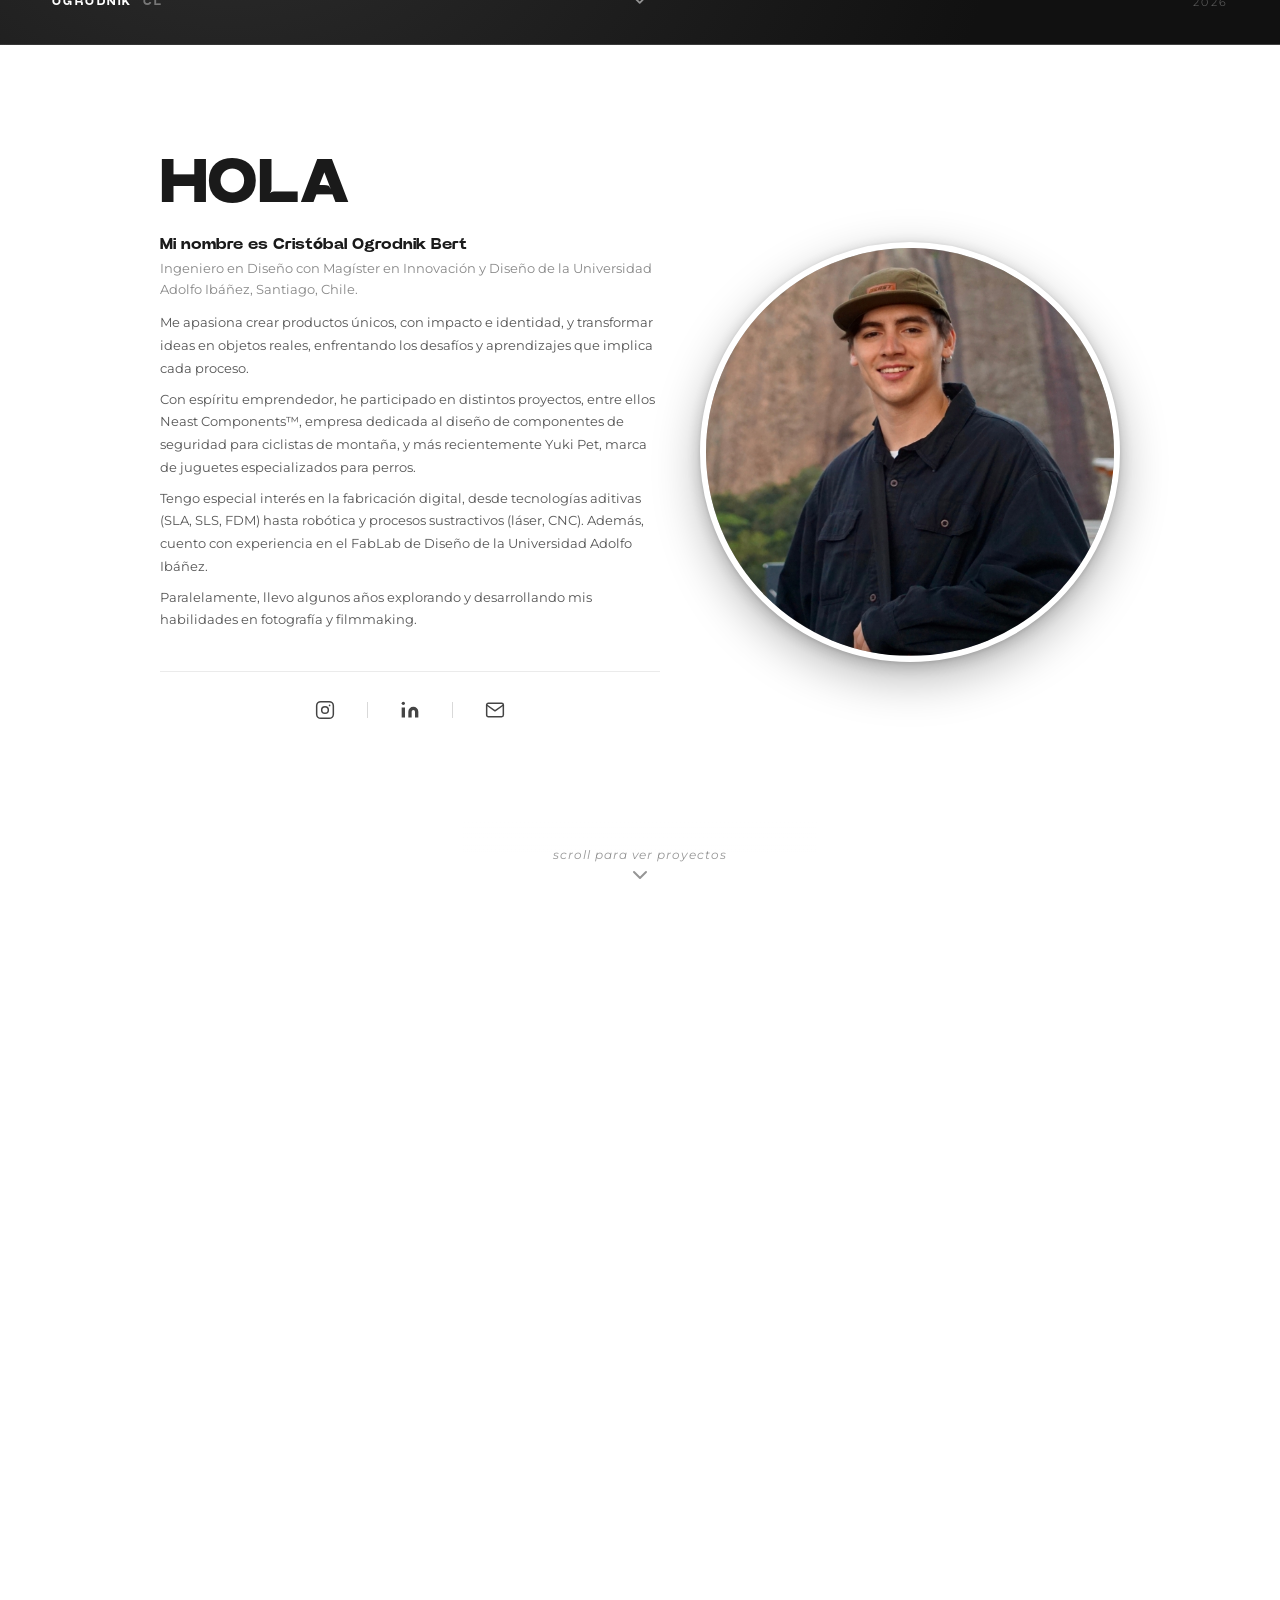
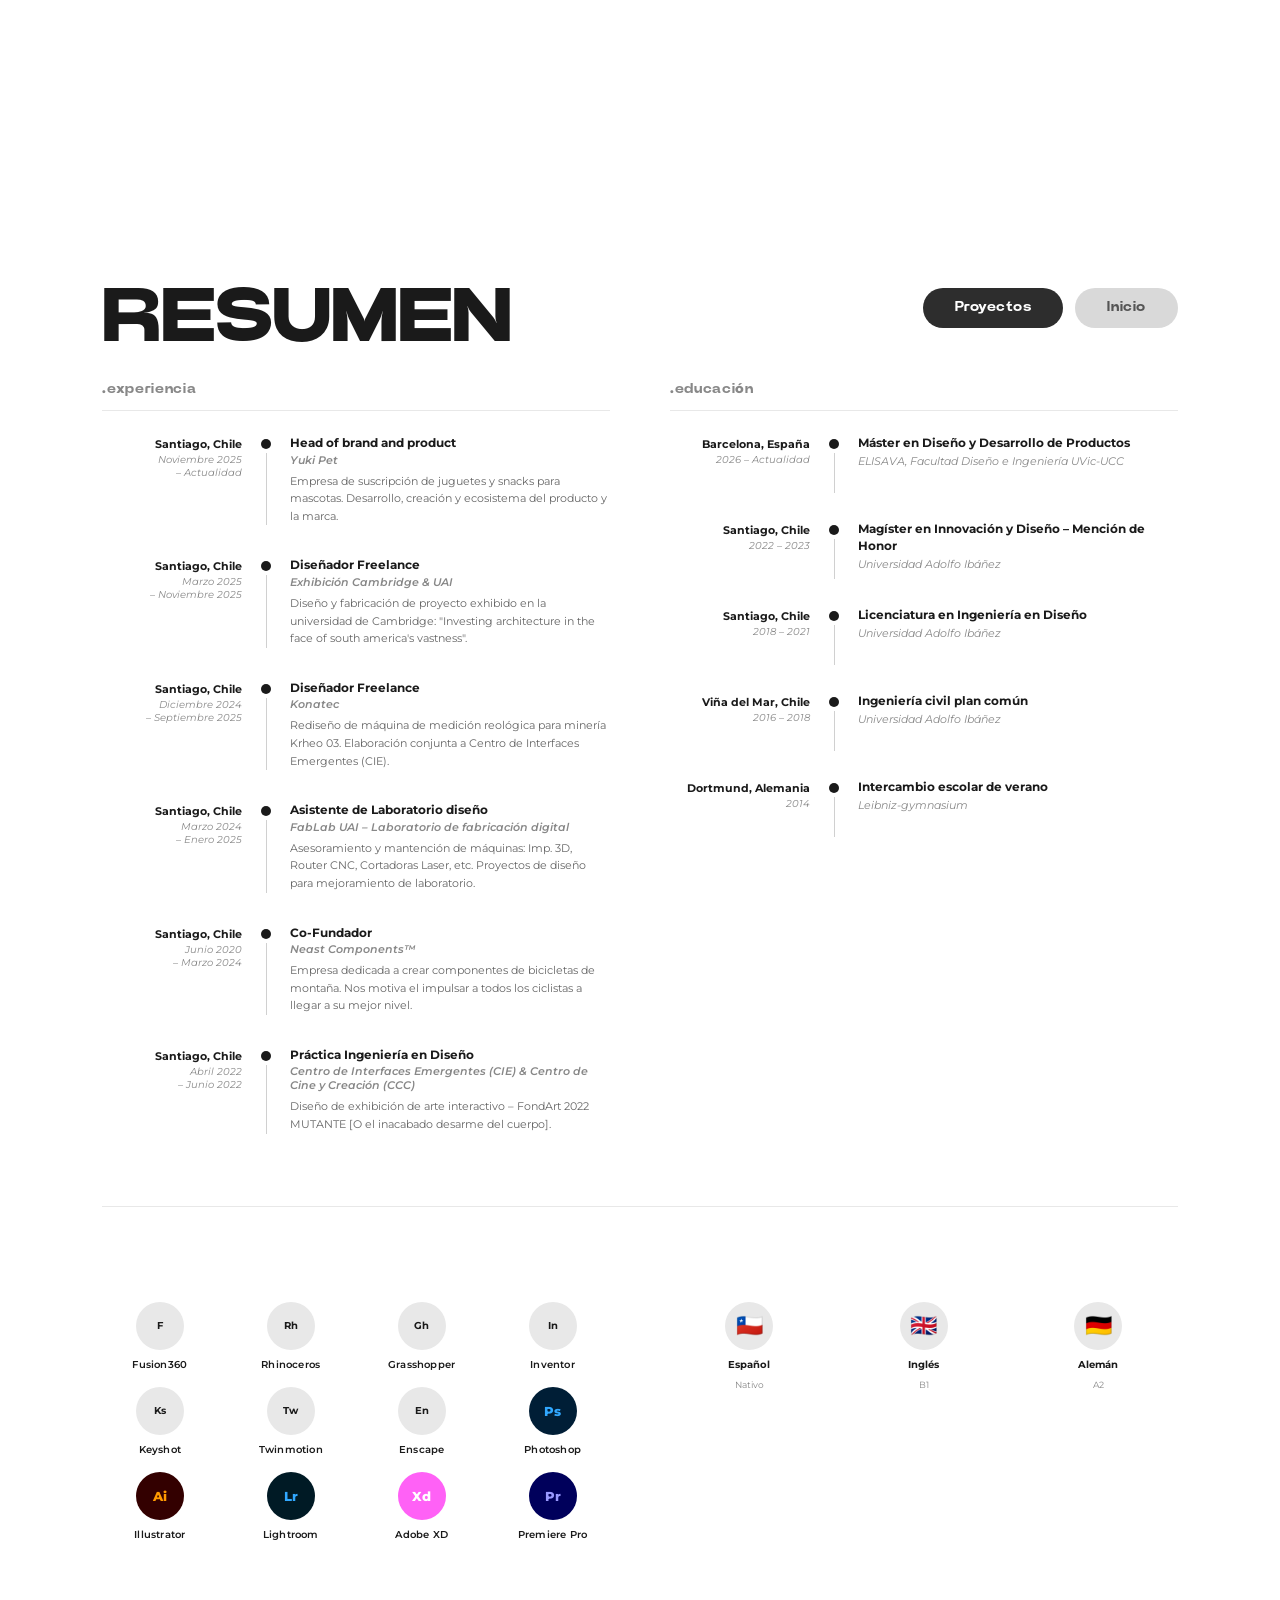
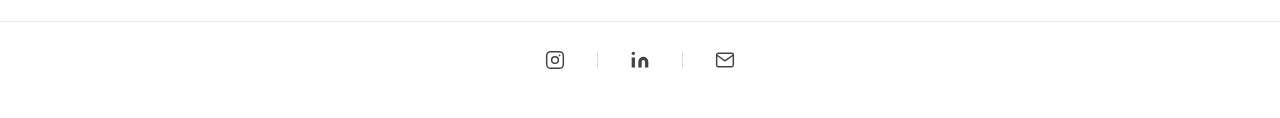
==== commit dde4d4b4: "Add files via upload" ====
--- a/index.html
+++ b/index.html
@@ -31,11 +31,11 @@
    ESCENA — un solo recorrido con el scroll:
    portada → biografía → proyectos (aparecen y crecen) → resumen
    El escenario queda fijo (sticky) mientras dura la animación y luego se va con el scroll.
-   Largo de la escena (en alturas de pantalla) = 1 portada + 0.2 pausa + 1 cambio de pantalla + 0.8 crecimiento + 0.3 pausa + 1 salida
+   Largo de la escena (en alturas de pantalla) = 1 portada + 0.2 pausa + 1.3 cambio de pantalla con crecimiento + 0.3 pausa + 1 salida
    (los mismos números están en el JS: constante K; el JS escribe --scene-vh), más --bio-extra: el scroll extra que necesita leerse
    la biografía cuando es más alta que la pantalla (el texto sube con el mismo scroll de la página).
 ═══════════════════════════════════════ */
-#scene { position: relative; height: calc(var(--scene-vh, 4.3) * 100vh + var(--bio-extra, 0px)); height: calc(var(--scene-vh, 4.3) * 100dvh + var(--bio-extra, 0px)); }
+#scene { position: relative; height: calc(var(--scene-vh, 3.8) * 100vh + var(--bio-extra, 0px)); height: calc(var(--scene-vh, 3.8) * 100dvh + var(--bio-extra, 0px)); }
 #stage { position: sticky; top: 0; height: 100vh; height: 100dvh; overflow: hidden; background: #fff; }
 
 /* ═══════════════════════════════════════
@@ -1474,14 +1474,18 @@
   const aboutInner = about.querySelector('.about-inner');
 
   /* Etapas del scroll, en alturas de pantalla (los mismos números definen el largo de #scene en el CSS: 355vh) */
-  const K   = { HERO: 1, HOLD1: 0.2, TRANS: 1, GROW: 0.8, HOLD2: 0.3 };   /* 1 portada · pausa · cambio de pantalla (1:1 con el scroll) · crecimiento del punto · pausa */
+  /* HERO: portada · HOLD1: pausa · TRANS: cambio de pantalla (1:1 con el scroll) · GROW: crecimiento del punto ·
+     GROW_AT: en qué punto del cambio de pantalla se asoma el punto y EMPIEZA a crecer (0.5 = apenas su centro cruza el borde
+     inferior), así el crecimiento es continuo con la subida · HOLD2: pausa final */
+  const K   = { HERO: 1, HOLD1: 0.2, TRANS: 1, GROW: 0.8, GROW_AT: 0.5, HOLD2: 0.3 };
+  const PIN = K.HERO + K.HOLD1 + Math.max(K.TRANS, K.GROW_AT * K.TRANS + K.GROW) + K.HOLD2;   /* alturas de pantalla que el escenario queda fijo */
   const BAR = 56;                 /* alto de la barra con el nombre */
   const EASE = 0.10;
   const lerp  = (a, b, t) => a + (b - a) * t;
   const clamp = (v, a, b) => Math.min(b, Math.max(a, v));
 
   let smoothY = window.scrollY, lastKey = '', heroHidden = null, lastRead = -1;
-  scene.style.setProperty('--scene-vh', String(K.HERO + K.HOLD1 + K.TRANS + K.GROW + K.HOLD2 + 1));   /* largo de la escena, en alturas de pantalla */
+  scene.style.setProperty('--scene-vh', String(PIN + 1));   /* largo de la escena, en alturas de pantalla (+1 de salida) */
 
   /* E = scroll extra para leer la biografía cuando no cabe en la pantalla (celulares, ventanas bajas).
      El texto sube con el scroll de la página, así hay un solo scroll y nunca se pasa de largo. */
@@ -1500,7 +1504,7 @@
     return {
       top:      0,
       about:    vh,                                                    /* biografía (portada ya arriba) */
-      projects: (K.HERO + K.HOLD1 + K.TRANS + K.GROW + K.HOLD2 / 2) * vh + E,  /* proyectos ya completos */
+      projects: (K.HERO + K.HOLD1 + Math.max(K.TRANS, K.GROW_AT * K.TRANS + K.GROW) + K.HOLD2 / 2) * vh + E,  /* proyectos ya completos */
       resumen:  resumen.offsetTop - BAR
     };
   }
@@ -1551,7 +1555,7 @@
     /* 2) Cambio de pantalla y crecimiento del punto (después de la portada, la lectura de la biografía y una pausa) */
     const t0 = (K.HERO + K.HOLD1) * vh + E;
     const t  = clamp((smoothY - t0) / (K.TRANS * vh), 0, 1);                    /* biografía sale / proyectos entran */
-    const g  = clamp((smoothY - t0 - K.TRANS * vh) / (K.GROW * vh), 0, 1);      /* el punto crece */
+    const g  = clamp((smoothY - t0 - K.GROW_AT * K.TRANS * vh) / (K.GROW * vh), 0, 1);   /* el punto crece: empieza apenas se asoma y sigue mientras sube */
     const key = t.toFixed(4) + ',' + g.toFixed(4) + ',' + vh;
     if (key !== lastKey) { applyScene(t, g, vh); lastKey = key; }
 
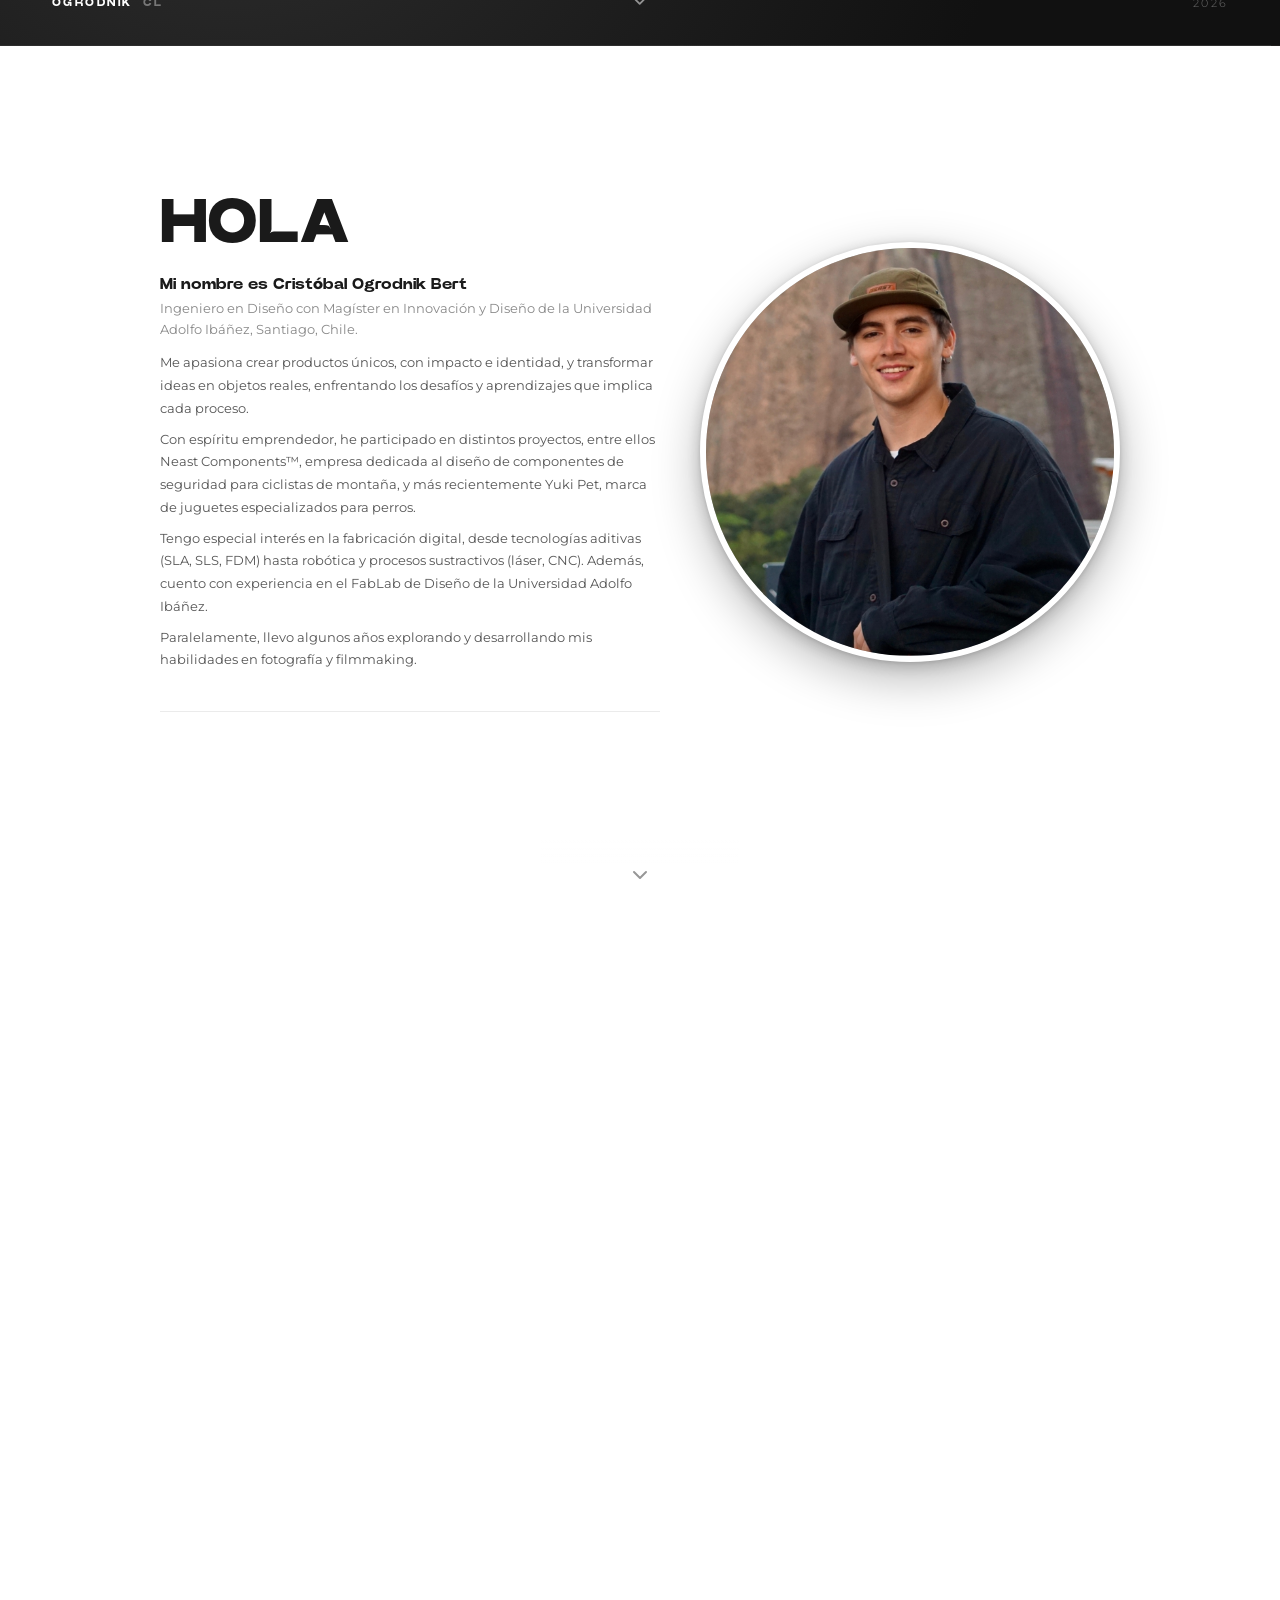
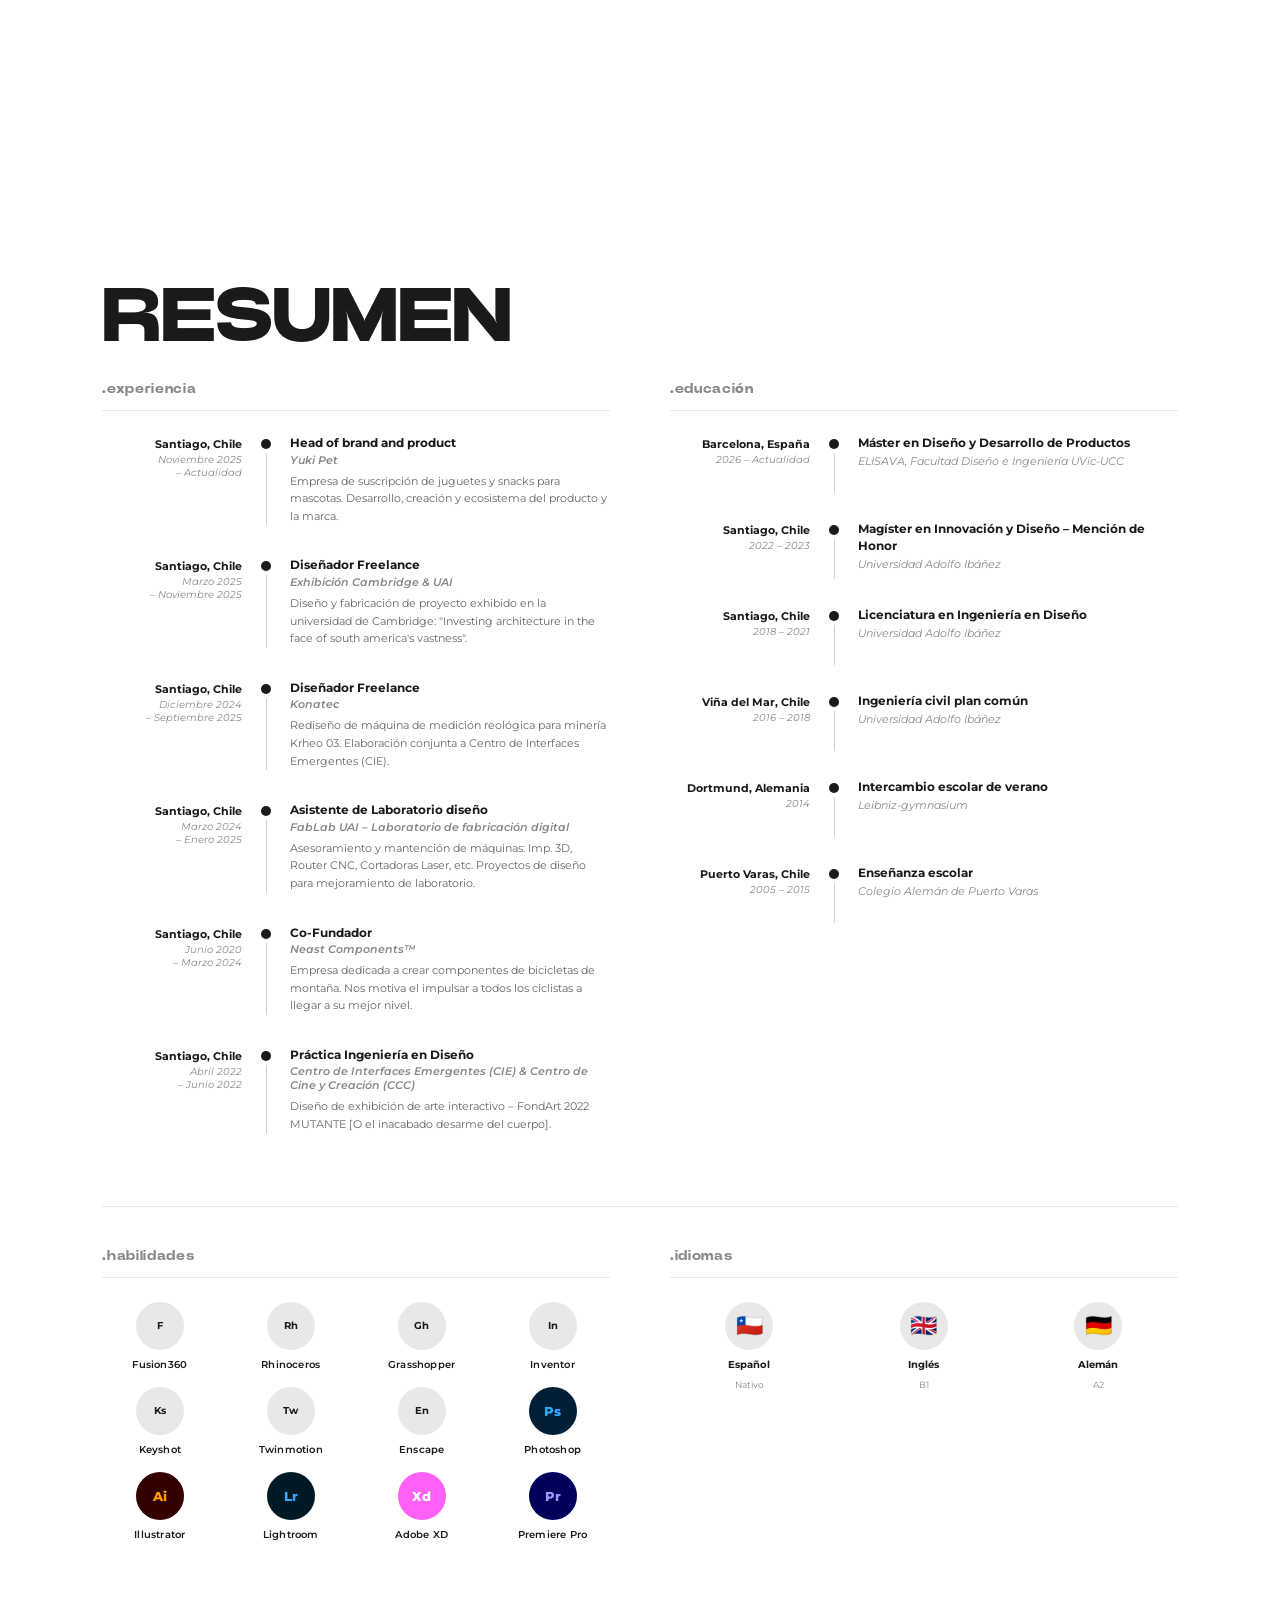
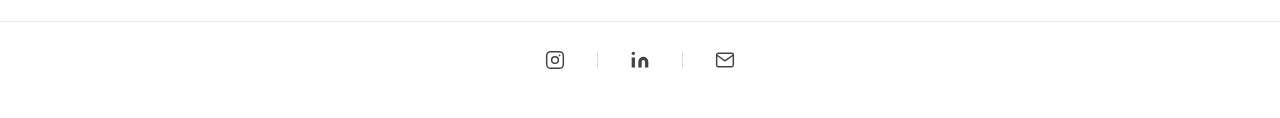
==== commit 85637b4e: "Add files via upload" ====
--- a/index.html
+++ b/index.html
@@ -113,7 +113,6 @@
   font-family: 'Montserrat', sans-serif; opacity: 0; pointer-events: none;
 }
 #bio-cue.show { pointer-events: auto; }
-.cue-label { font-size: 12px; font-weight: 400; font-style: italic; color: rgba(0,0,0,0.62); letter-spacing: 0.08em; }
 #bio-cue svg { width: 18px; height: 18px; animation: bounceDown 2.2s ease-in-out infinite; }
 @media (max-width: 600px) {
   #bio-cue { width: 100%; padding: 30px 0 14px; }
@@ -239,8 +238,6 @@
 
 /* Desktop: "scroll", Mobile: "desliza" via CSS */
 @media (max-width: 600px) {
-  #cueLabel { font-size: 0 !important; }
-  #cueLabel::after { content: "desliza para ver proyectos"; font-size: 12px; font-weight: 400; font-style: italic; color: rgba(0,0,0,0.62); letter-spacing: 0.08em; }
   #scrollLabel { font-size: 0 !important; }
   #scrollLabel::after {
     content: "desliza";
@@ -257,7 +254,7 @@
   .about-inner { padding-top: 64px; padding-bottom: 24px; }
   .hola-title { font-size: clamp(40px, 4.6vw, 52px); margin-bottom: 12px; }
   .about-p { margin-bottom: 6px; line-height: 1.65; }
-  #about .site-footer { margin-top: 18px; padding-top: 14px; padding-bottom: 16px; }
+  #about .site-footer { margin-top: 18px; }
 }
 
 /* Título de la portada: más ancho con Power Grotesk Heavy, así que en celular se ajusta al ancho de pantalla */
@@ -277,17 +274,6 @@
   font-size: clamp(38px, 6.2vw, 76px); letter-spacing: -0.01em;
   display: inline-block; color: var(--dark); line-height: 1;
 }
-.sec-nav-buttons { display:flex; gap:12px; align-items:center; padding-top:8px; }
-.sec-btn {
-  font-weight: 800; font-family: var(--font-sub, 'Montserrat', sans-serif);
-  display:inline-flex; align-items:center; justify-content:center;
-  padding:12px 32px; font-size:13px; letter-spacing:0.04em;
-  border-radius:999px; text-decoration:none; cursor:pointer; border:none;
-  transition: transform 0.15s ease, opacity 0.15s ease;
-}
-.sec-btn:hover { transform: translateY(-1px); opacity: 0.85; }
-.sec-btn-dark  { background: var(--btn-dark); color: var(--white); }
-.sec-btn-light { background: #d9d9d9; color: #555; }
 
 /* ─── PROYECTOS: ocupa todo el escenario, aparece y crece con el scroll ─── */
 /* La pantalla de proyectos está DEBAJO de la biografía: al seguir scrolleando, la biografía sube y sale, y
@@ -303,12 +289,12 @@
 #about { will-change: transform; }
 .sec-nav-compact { padding:6px 8% 0; align-items:center; flex-wrap:nowrap; gap:16px; }
 .sec-nav-compact .sec-title { font-size: clamp(26px, min(3.6vw, 6vh), 52px); }
-.sec-nav-compact .sec-nav-buttons { padding-top:0; }
-.sec-body { flex:1; min-height:0; display:flex; flex-direction:column; justify-content:center; padding-bottom:6px; }
+.sec-nav-compact .sec-body { flex:1; min-height:0; display:flex; flex-direction:column; justify-content:center; padding-bottom:6px; }
 
 /* ─── RESUMEN: contenido normal que sigue después de la escena ─── */
 #sec-resumen { position:relative; z-index:3; background:#fff; padding-top:24px; }
 .site-footer-end { margin-top:0; padding:28px 52px 48px; }
+#about .site-footer { padding: 0; gap: 0; }
 @media (max-width: 600px) { .site-footer-end { padding: 24px 24px 72px; } }
 
 /* ─── MAIN GRID ─── */
@@ -594,7 +580,6 @@
 
 @media (max-width: 700px) {
   .sec-nav-compact { padding: 8px 6% 0; }
-  .sec-nav-compact .sec-nav-buttons { display: none; }          /* en celular los atajos sobran: se navega con el scroll */
   .sec-nav-compact .sec-title { font-size: 34px; }
 }
 
@@ -716,19 +701,7 @@
       <p class="about-p">Con espíritu emprendedor, he participado en distintos proyectos, entre ellos Neast Components™, empresa dedicada al diseño de componentes de seguridad para ciclistas de montaña, y más recientemente Yuki Pet, marca de juguetes especializados para perros.</p>
       <p class="about-p">Tengo especial interés en la fabricación digital, desde tecnologías aditivas (SLA, SLS, FDM) hasta robótica y procesos sustractivos (láser, CNC). Además, cuento con experiencia en el FabLab de Diseño de la Universidad Adolfo Ibáñez.</p>
       <p class="about-p">Paralelamente, llevo algunos años explorando y desarrollando mis habilidades en fotografía y filmmaking.</p>
-      <footer id="site-footer" class="site-footer">
-        <a href="https://www.instagram.com/cristobalogrodnik" target="_blank" rel="noopener" class="footer-link" aria-label="Instagram">
-          <svg viewBox="0 0 24 24" fill="none" stroke="currentColor" stroke-width="1.8" stroke-linecap="round" stroke-linejoin="round"><rect x="2" y="2" width="20" height="20" rx="5" ry="5"/><circle cx="12" cy="12" r="4"/><circle cx="17.5" cy="6.5" r="1" fill="currentColor" stroke="none"/></svg>
-        </a>
-        <div class="footer-divider"></div>
-        <a href="https://www.linkedin.com/in/cristobal-ogrodnik-bert-987a30190/" target="_blank" rel="noopener" class="footer-link" aria-label="LinkedIn">
-          <svg viewBox="0 0 24 24" fill="currentColor"><path d="M16 8a6 6 0 0 1 6 6v7h-4v-7a2 2 0 0 0-2-2 2 2 0 0 0-2 2v7h-4v-7a6 6 0 0 1 6-6zM2 9h4v12H2z"/><circle cx="4" cy="4" r="2"/></svg>
-        </a>
-        <div class="footer-divider"></div>
-        <a href="mailto:cris.ogrodnik@gmail.com?subject=Hola%20Cristóbal" class="footer-link" aria-label="Email">
-          <svg viewBox="0 0 24 24" fill="none" stroke="currentColor" stroke-width="1.8" stroke-linecap="round" stroke-linejoin="round"><path d="M4 4h16c1.1 0 2 .9 2 2v12c0 1.1-.9 2-2 2H4c-1.1 0-2-.9-2-2V6c0-1.1.9-2 2-2z"/><polyline points="22,6 12,13 2,6"/></svg>
-        </a>
-      </footer>
+      <footer id="site-footer" class="site-footer" aria-hidden="true"></footer>   <!-- solo la línea separadora -->
     </div>
     <div class="photo-col">
       <div class="photo-circle">
@@ -740,7 +713,6 @@
 </section>
 
     <button id="bio-cue" data-goto="projects" aria-label="Seguir bajando para ver los proyectos">
-      <span class="cue-label" id="cueLabel">scroll para ver proyectos</span>
       <svg viewBox="0 0 18 18" fill="none"><path d="M3 6L9 12L15 6" stroke="rgba(0,0,0,0.62)" stroke-width="2" stroke-linecap="round" stroke-linejoin="round"/></svg>
     </button>
 
@@ -748,10 +720,6 @@
       <div class="proj-content">
       <div class="sec-nav sec-nav-compact">
         <h2 class="sec-title">PROYECTOS</h2>
-        <div class="sec-nav-buttons">
-          <a href="#resumen" class="sec-btn sec-btn-dark" data-goto="resumen">Resumen</a>
-          <a href="#" class="sec-btn sec-btn-light" data-goto="top">Inicio</a>
-        </div>
       </div>
       <div class="sec-body">
         <!-- Escritorio: carrusel infinito de 7 posiciones (se genera desde projects.js) -->
@@ -773,10 +741,6 @@
 <section id="sec-resumen" class="sec" aria-label="Resumen">
   <nav class="sec-nav">
     <h2 class="sec-title reveal">RESUMEN</h2>
-    <div class="sec-nav-buttons reveal">
-      <a href="#proyectos" class="sec-btn sec-btn-dark" data-goto="projects">Proyectos</a>
-      <a href="#" class="sec-btn sec-btn-light" data-goto="top">Inicio</a>
-    </div>
   </nav>
 
 <div class="resume-grid">
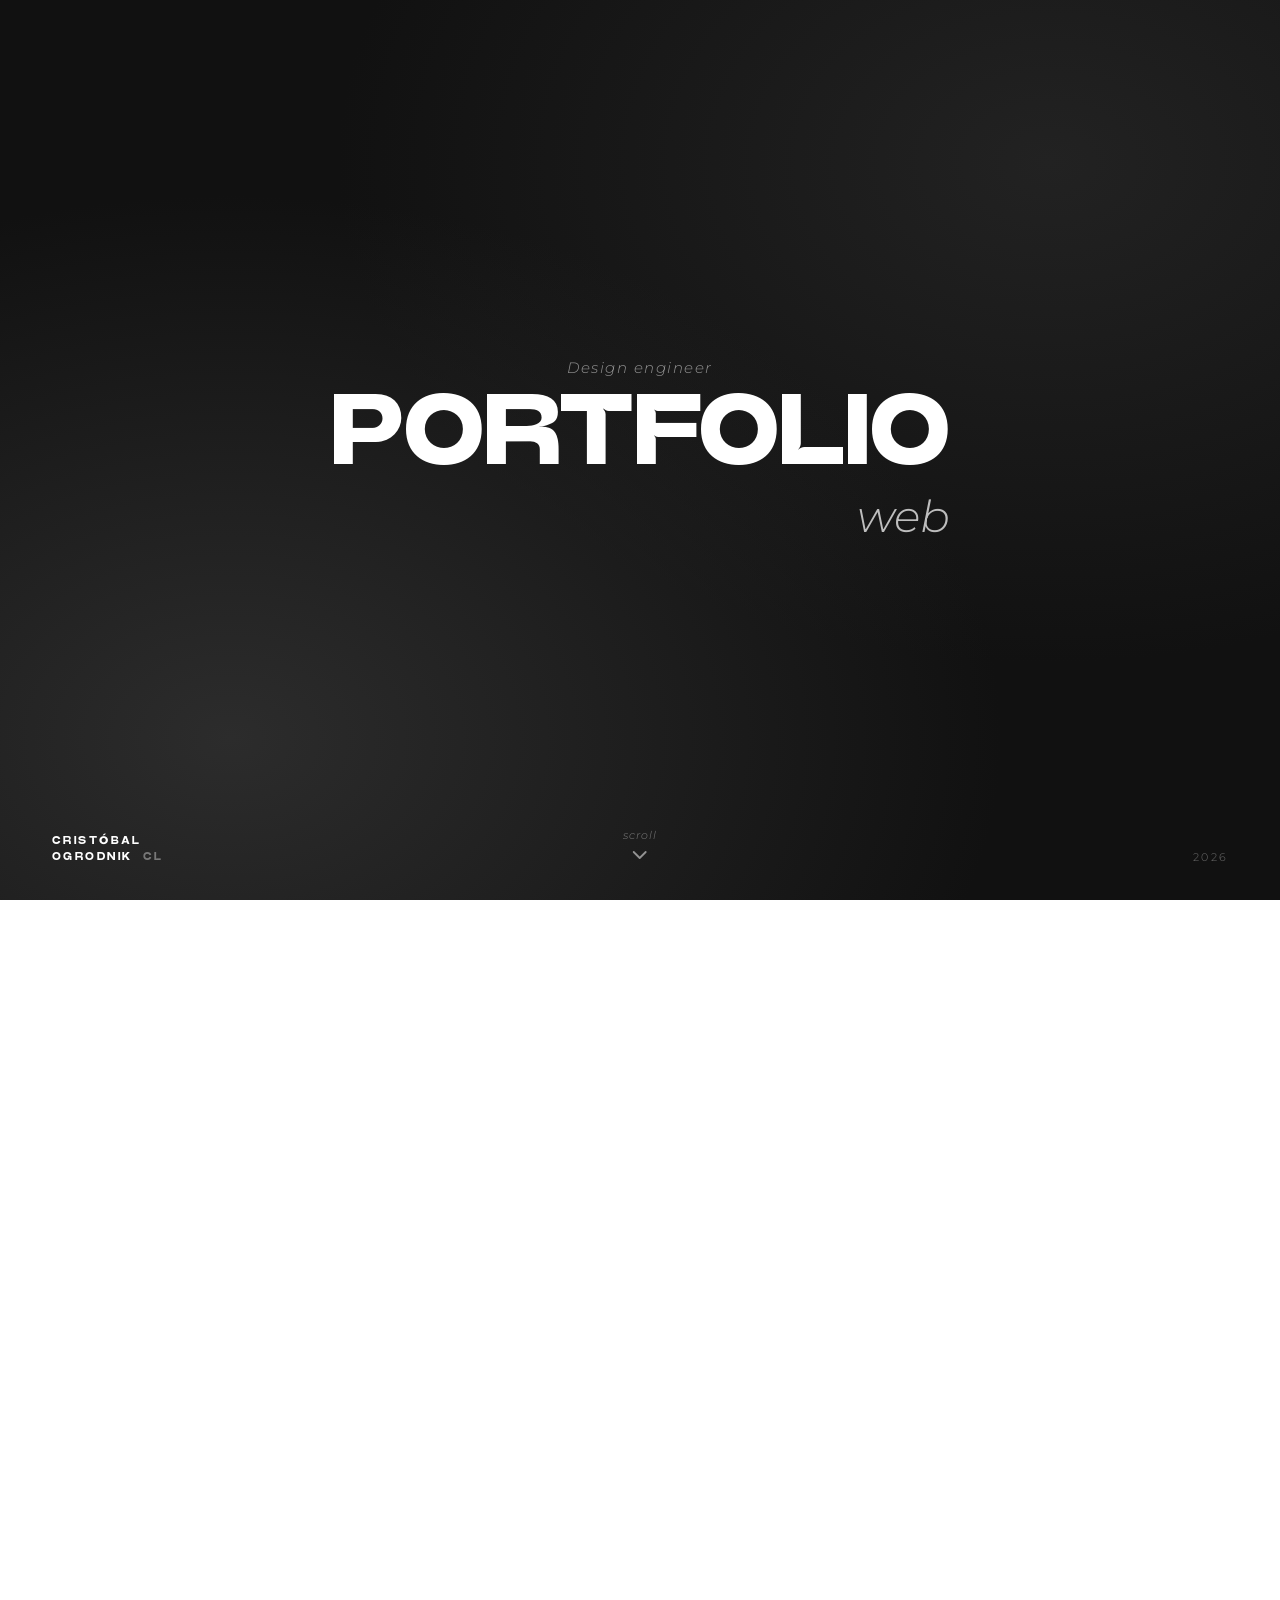
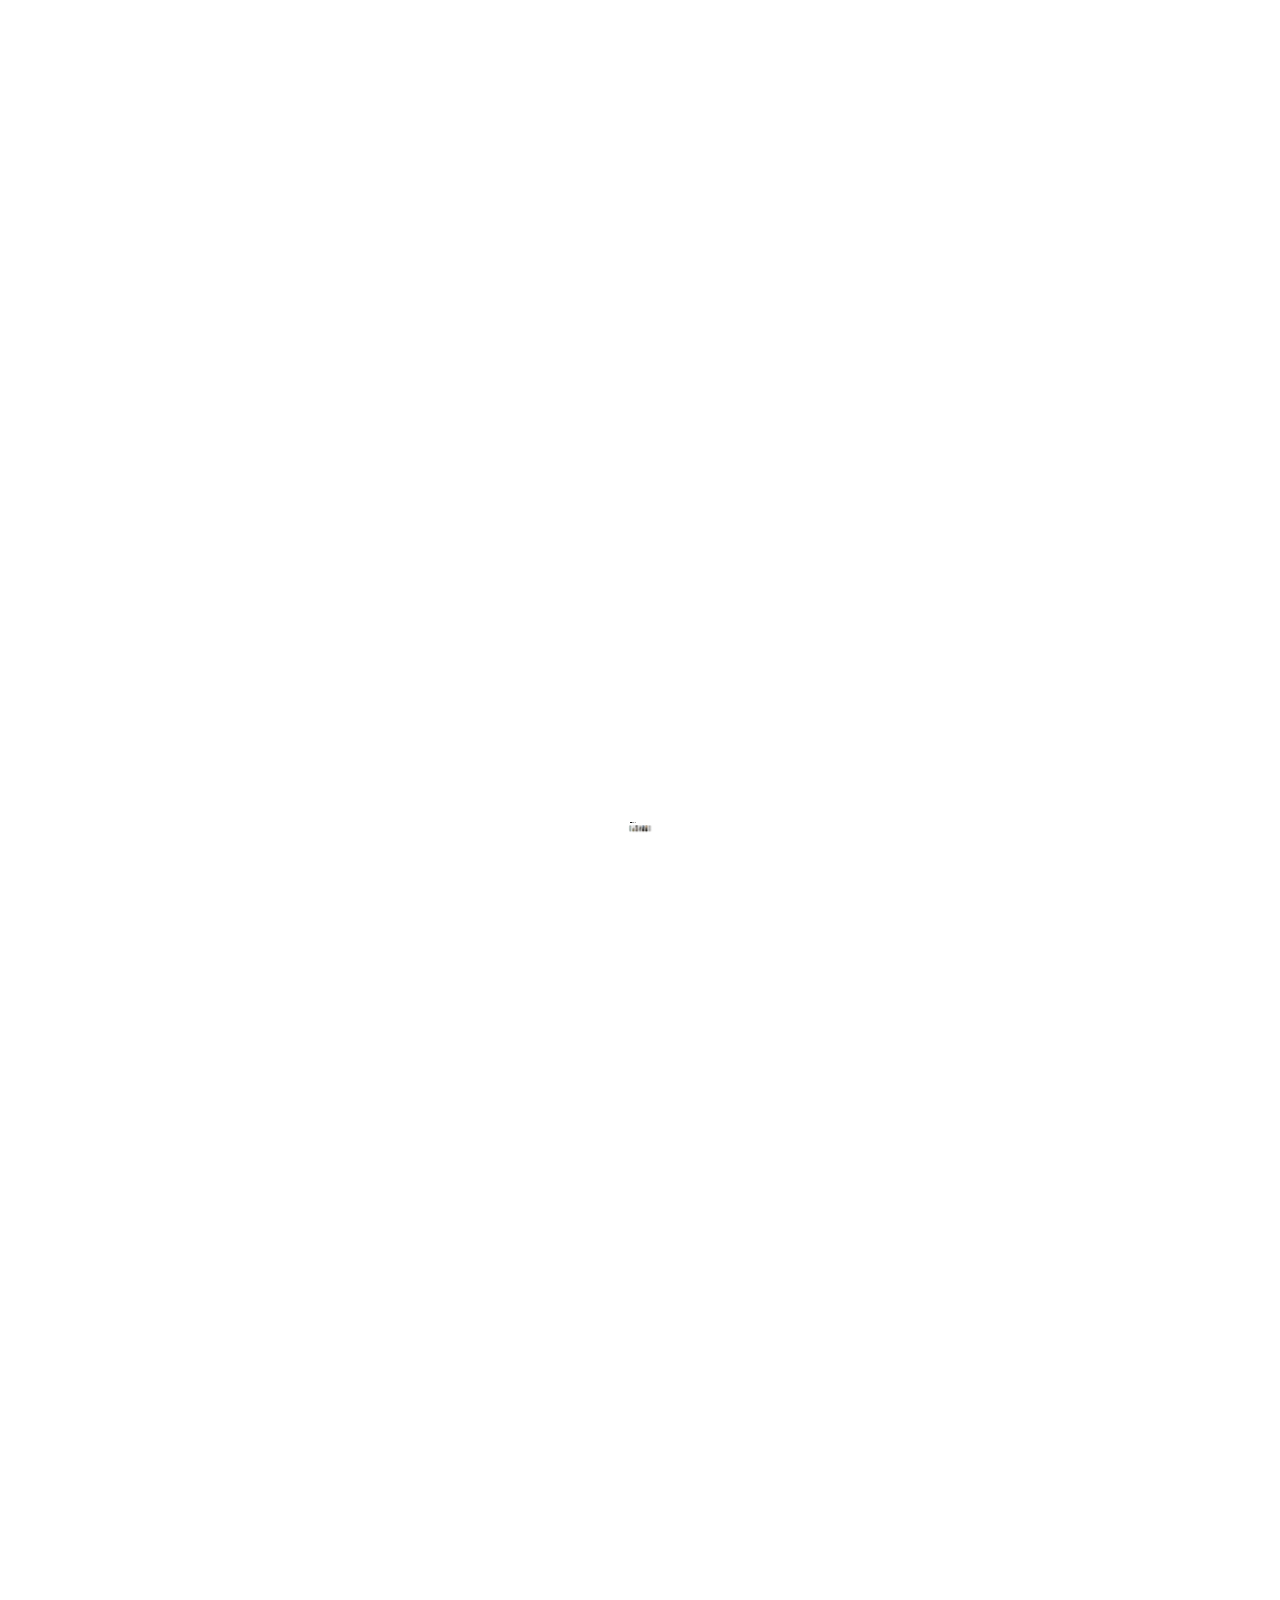
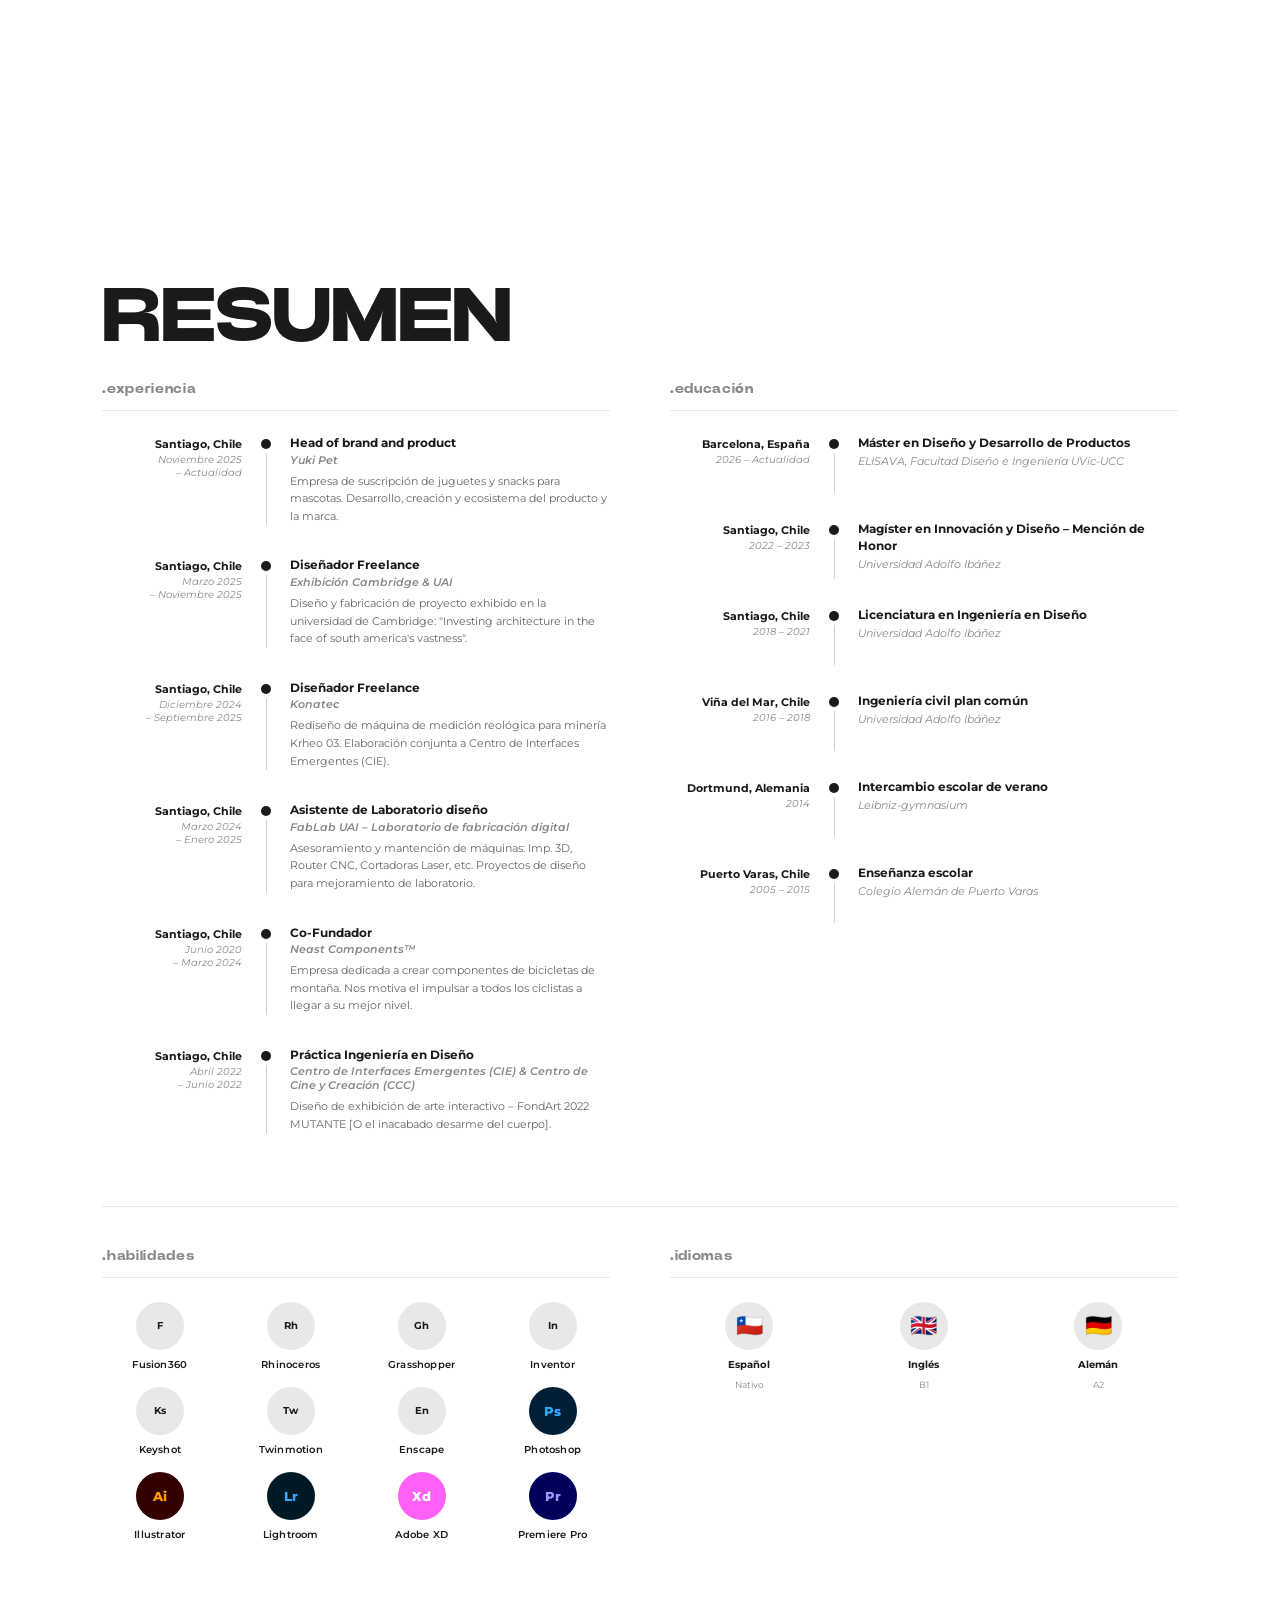
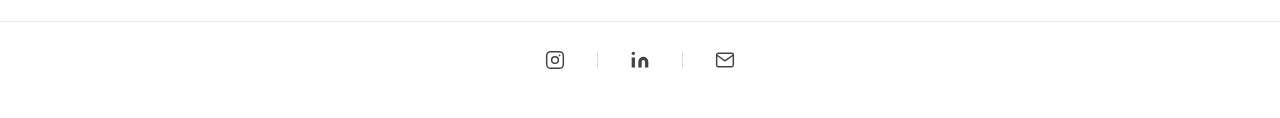
==== commit 88f6b9e6: "Add files via upload" ====
--- a/index.html
+++ b/index.html
@@ -23,32 +23,28 @@
 <link rel="preload" href="fonts/PowerGrotesk-UltraBold.woff2" as="font" type="font/woff2" crossorigin>
 <style>
 *, *::before, *::after { box-sizing: border-box; margin: 0; padding: 0; }
-html { overflow-x: hidden; }
-/* clip (no hidden): hidden convertiría el body en contenedor de scroll y rompería el 'sticky' del escenario */
+/* body con 'clip' (no 'hidden'): hidden lo convertiría en contenedor de scroll y rompería el 'sticky'.
+   Lo que sobresale a los lados (burbujas del carrusel) se recorta en su propio contenedor (#sec-projects). */
 body { font-family: 'Montserrat', sans-serif; overflow-x: clip; background: #fff; }
 
 /* ═══════════════════════════════════════
-   ESCENA — un solo recorrido con el scroll:
-   portada → biografía → proyectos (aparecen y crecen) → resumen
-   El escenario queda fijo (sticky) mientras dura la animación y luego se va con el scroll.
-   Largo de la escena (en alturas de pantalla) = 1 portada + 0.2 pausa + 1.3 cambio de pantalla con crecimiento + 0.3 pausa + 1 salida
-   (los mismos números están en el JS: constante K; el JS escribe --scene-vh), más --bio-extra: el scroll extra que necesita leerse
-   la biografía cuando es más alta que la pantalla (el texto sube con el mismo scroll de la página).
+   RECORRIDO — todo se mueve con el scroll NATIVO del navegador (corre en el hilo del compositor, sin retraso):
+   portada (absoluta arriba: sube sola) → biografía (sticky: queda fija mientras sube la portada y una pausa; luego sube)
+   → proyectos (la pantalla entra pegada debajo de la biografía y queda fija mientras el punto termina de crecer)
+   → resumen. JavaScript ya no mueve páginas: solo escala el punto y muestra/oculta la barra y los indicadores.
+   Unidades 'svh' (alto con las barras del navegador visibles): no cambian al scrollear en el celular.
 ═══════════════════════════════════════ */
-#scene { position: relative; height: calc(var(--scene-vh, 3.8) * 100vh + var(--bio-extra, 0px)); height: calc(var(--scene-vh, 3.8) * 100dvh + var(--bio-extra, 0px)); }
-#stage { position: sticky; top: 0; height: 100vh; height: 100dvh; overflow: hidden; background: #fff; }
+#bio-wrap  { position: relative; }
+.bio-spacer { height: 120vh; height: 120svh; }      /* tiempo que la biografía queda fija: 1 (sube la portada) + 0.2 (pausa) */
+#proj-wrap { position: relative; height: 160vh; height: 160svh; }   /* 1 pantalla + 0.6 fija (el punto termina de crecer + pausa) */
 
 /* ═══════════════════════════════════════
    LAYER 1 — ABOUT  (z-index 1, bottom)
 ═══════════════════════════════════════ */
 #about {
-  position: absolute;
-  inset: 0;
+  position: sticky; top: 0; z-index: 1;
   background: #ffffff;
-  z-index: 1;
-  overflow: hidden;          /* sin scroll propio: si el texto no cabe, sube con el scroll de la página (ver JS) */
-}
-#about .about-inner { will-change: transform; }
+}
 
 
 
@@ -56,7 +52,7 @@
 /* Flex layout: text left | photo right, centred vertically */
 .about-inner {
   position: relative;
-  min-height: 100%;          /* centrado vertical cuando cabe; si no, crece (y el JS lo desplaza con el scroll) */
+  min-height: 100vh; min-height: 100svh;   /* centrado vertical cuando cabe; si el texto es más alto, la biografía crece y se lee con el scroll */
   width: 100%;
   max-width: 1300px;
   margin: 0 auto;
@@ -80,6 +76,7 @@
 .about-name-h { font-size: 15px; font-weight: 800; font-family: var(--font-sub, 'Montserrat', sans-serif);   color: #1a1a1a; margin-bottom: 4px; }
 .about-degree { font-size: clamp(11px, 1.45vh, 13px); color: #888; line-height: 1.6; margin-bottom: 12px; }
 
+.about-p.about-p-sign { font-weight: 600; color: #1a1a1a; }
 .about-p { font-size: clamp(11px, 1.45vh, 13px); color: #555; line-height: 1.75; margin-bottom: 8px; }
 
 
@@ -106,7 +103,7 @@
 
 /* Indicador "scroll" al pie de la biografía: invita a seguir bajando para ver los proyectos */
 #bio-cue {
-  position: absolute; left: 50%; bottom: 0; transform: translateX(-50%); z-index: 3;
+  position: fixed; left: 50%; bottom: 0; transform: translateX(-50%); z-index: 3;
   display: flex; flex-direction: column; align-items: center; gap: 4px;
   padding: 30px 90px 16px; cursor: pointer; border: none;
   background: linear-gradient(to top, #fff 55%, rgba(255,255,255,0));   /* el texto que pase por detrás se desvanece */
@@ -139,12 +136,12 @@
    LAYER 2 — HERO  (z-index 10, top)
 ═══════════════════════════════════════ */
 #hero {
-  position: fixed; inset: 0; z-index: 10;
+  position: absolute; top: 0; left: 0; width: 100%; z-index: 10;       /* absoluta en el documento: sube con el scroll nativo */
+  height: 100vh; height: 100svh;
   background:
     radial-gradient(ellipse at 18% 82%, #2c2c2c 0%, transparent 52%),
     radial-gradient(ellipse at 82% 18%, #222 0%, transparent 48%),
     #111111;
-  will-change: transform;
 }
 
 .hero-logo { position:absolute; top:36px; left:52px; font-size:13px; font-weight:800; letter-spacing:0.1em; color:#fff; }
@@ -279,14 +276,16 @@
 /* La pantalla de proyectos está DEBAJO de la biografía: al seguir scrolleando, la biografía sube y sale, y
    esta pantalla entra desde abajo (sin fundidos ni opacidad). Su contenido nace como un punto y crece. */
 #sec-projects {
-  position:absolute; inset:0; z-index:2;
-  visibility:hidden; pointer-events:none; will-change: transform;
+  position: sticky; top: 0; z-index: 2;
+  height: 100vh; height: 100svh;
+  overflow: hidden;           /* recorta lo que sobresale a los lados (peek) justo en el borde de la pantalla; este contenedor NO se escala */
+  pointer-events: none;       /* se activa cuando el punto terminó de crecer */
 }
 .proj-content {
   display:flex; flex-direction:column; height:100%; padding-top:56px;   /* 56px: despeja la barra con el nombre */
   transform-origin:50% 50%; will-change: transform;
-}
-#about { will-change: transform; }
+  transform: scale(0.02);     /* nace como un punto; el JS lo hace crecer con el scroll */
+}
 .sec-nav-compact { padding:6px 8% 0; align-items:center; flex-wrap:nowrap; gap:16px; }
 .sec-nav-compact .sec-title { font-size: clamp(26px, min(3.6vw, 6vh), 52px); }
 .sec-nav-compact .sec-body { flex:1; min-height:0; display:flex; flex-direction:column; justify-content:center; padding-bottom:6px; }
@@ -689,379 +688,6 @@
 </style>
 </head>
 <body>
-<div id="scene">
-  <div id="stage">
-    <section id="about">
-  <div class="about-inner">
-    <div class="about-text">
-      <h2 class="hola-title">HOLA</h2>
-      <h3 class="about-name-h">Mi nombre es Cristóbal Ogrodnik Bert</h3>
-      <p class="about-degree">Ingeniero en Diseño con Magíster en Innovación y Diseño de la Universidad Adolfo Ibáñez, Santiago, Chile.</p>
-      <p class="about-p">Me apasiona crear productos únicos, con impacto e identidad, y transformar ideas en objetos reales, enfrentando los desafíos y aprendizajes que implica cada proceso.</p>
-      <p class="about-p">Con espíritu emprendedor, he participado en distintos proyectos, entre ellos Neast Components™, empresa dedicada al diseño de componentes de seguridad para ciclistas de montaña, y más recientemente Yuki Pet, marca de juguetes especializados para perros.</p>
-      <p class="about-p">Tengo especial interés en la fabricación digital, desde tecnologías aditivas (SLA, SLS, FDM) hasta robótica y procesos sustractivos (láser, CNC). Además, cuento con experiencia en el FabLab de Diseño de la Universidad Adolfo Ibáñez.</p>
-      <p class="about-p">Paralelamente, llevo algunos años explorando y desarrollando mis habilidades en fotografía y filmmaking.</p>
-      <footer id="site-footer" class="site-footer" aria-hidden="true"></footer>   <!-- solo la línea separadora -->
-    </div>
-    <div class="photo-col">
-      <div class="photo-circle">
-        <img src="foto.jpg" alt="Cristóbal Ogrodnik">
-        
-      </div>
-    </div>
-  </div>
-</section>
-
-    <button id="bio-cue" data-goto="projects" aria-label="Seguir bajando para ver los proyectos">
-      <svg viewBox="0 0 18 18" fill="none"><path d="M3 6L9 12L15 6" stroke="rgba(0,0,0,0.62)" stroke-width="2" stroke-linecap="round" stroke-linejoin="round"/></svg>
-    </button>
-
-    <section id="sec-projects" class="sec" aria-label="Proyectos">
-      <div class="proj-content">
-      <div class="sec-nav sec-nav-compact">
-        <h2 class="sec-title">PROYECTOS</h2>
-      </div>
-      <div class="sec-body">
-        <!-- Escritorio: carrusel infinito de 7 posiciones (se genera desde projects.js) -->
-        <div class="desktop-projects">
-          <div class="d-stage" id="dStage" tabindex="0" role="region" aria-roledescription="carrusel" aria-label="Proyectos"></div>
-          <div class="m-dots d-dots" id="dDots"></div>
-        </div>
-        <!-- Celular: carrusel infinito con peek (se genera desde projects.js) -->
-        <div class="mobile-projects">
-          <div class="mobile-stage" id="mStage" tabindex="0" role="region" aria-roledescription="carrusel" aria-label="Proyectos"></div>
-          <div class="m-dots" id="mDots"></div>
-        </div>
-      </div>
-      </div>
-    </section>
-  </div>
-</div>
-
-<section id="sec-resumen" class="sec" aria-label="Resumen">
-  <nav class="sec-nav">
-    <h2 class="sec-title reveal">RESUMEN</h2>
-  </nav>
-
-<div class="resume-grid">
-
-  <!-- ═══ EXPERIENCIA ═══ -->
-  <div>
-    <h2 class="section-header reveal">.experiencia</h2>
-
-    <div class="timeline">
-
-      <div class="timeline-item">
-        <div class="timeline-meta">
-          <span class="timeline-location">Santiago, Chile</span>
-          <span class="timeline-date">Noviembre 2025<br>– Actualidad</span>
-        </div>
-        <div class="timeline-connector">
-          <div class="timeline-dot"></div>
-          <div class="timeline-line-segment"></div>
-        </div>
-        <div class="timeline-content">
-          <p class="timeline-role">Head of brand and product</p>
-          <span class="timeline-company">Yuki Pet</span>
-          <p class="timeline-desc">Empresa de suscripción de juguetes y snacks para mascotas. Desarrollo, creación y ecosistema del producto y la marca.</p>
-        </div>
-      </div>
-
-      <div class="timeline-item">
-        <div class="timeline-meta">
-          <span class="timeline-location">Santiago, Chile</span>
-          <span class="timeline-date">Marzo 2025<br>– Noviembre 2025</span>
-        </div>
-        <div class="timeline-connector">
-          <div class="timeline-dot"></div>
-          <div class="timeline-line-segment"></div>
-        </div>
-        <div class="timeline-content">
-          <p class="timeline-role">Diseñador Freelance</p>
-          <span class="timeline-company">Exhibición Cambridge & UAI</span>
-          <p class="timeline-desc">Diseño y fabricación de proyecto exhibido en la universidad de Cambridge: "Investing architecture in the face of south america's vastness".</p>
-        </div>
-      </div>
-
-      <div class="timeline-item">
-        <div class="timeline-meta">
-          <span class="timeline-location">Santiago, Chile</span>
-          <span class="timeline-date">Diciembre 2024<br>– Septiembre 2025</span>
-        </div>
-        <div class="timeline-connector">
-          <div class="timeline-dot"></div>
-          <div class="timeline-line-segment"></div>
-        </div>
-        <div class="timeline-content">
-          <p class="timeline-role">Diseñador Freelance</p>
-          <span class="timeline-company">Konatec</span>
-          <p class="timeline-desc">Rediseño de máquina de medición reológica para minería Krheo 03. Elaboración conjunta a Centro de Interfaces Emergentes (CIE).</p>
-        </div>
-      </div>
-
-      <div class="timeline-item">
-        <div class="timeline-meta">
-          <span class="timeline-location">Santiago, Chile</span>
-          <span class="timeline-date">Marzo 2024<br>– Enero 2025</span>
-        </div>
-        <div class="timeline-connector">
-          <div class="timeline-dot"></div>
-          <div class="timeline-line-segment"></div>
-        </div>
-        <div class="timeline-content">
-          <p class="timeline-role">Asistente de Laboratorio diseño</p>
-          <span class="timeline-company">FabLab UAI – Laboratorio de fabricación digital</span>
-          <p class="timeline-desc">Asesoramiento y mantención de máquinas: Imp. 3D, Router CNC, Cortadoras Laser, etc. Proyectos de diseño para mejoramiento de laboratorio.</p>
-        </div>
-      </div>
-
-      <div class="timeline-item">
-        <div class="timeline-meta">
-          <span class="timeline-location">Santiago, Chile</span>
-          <span class="timeline-date">Junio 2020<br>– Marzo 2024</span>
-        </div>
-        <div class="timeline-connector">
-          <div class="timeline-dot"></div>
-          <div class="timeline-line-segment"></div>
-        </div>
-        <div class="timeline-content">
-          <p class="timeline-role">Co-Fundador</p>
-          <span class="timeline-company">Neast Components™</span>
-          <p class="timeline-desc">Empresa dedicada a crear componentes de bicicletas de montaña. Nos motiva el impulsar a todos los ciclistas a llegar a su mejor nivel.</p>
-        </div>
-      </div>
-
-      <div class="timeline-item">
-        <div class="timeline-meta">
-          <span class="timeline-location">Santiago, Chile</span>
-          <span class="timeline-date">Abril 2022<br>– Junio 2022</span>
-        </div>
-        <div class="timeline-connector">
-          <div class="timeline-dot"></div>
-          <div class="timeline-line-segment"></div>
-        </div>
-        <div class="timeline-content">
-          <p class="timeline-role">Práctica Ingeniería en Diseño</p>
-          <span class="timeline-company">Centro de Interfaces Emergentes (CIE) & Centro de Cine y Creación (CCC)</span>
-          <p class="timeline-desc">Diseño de exhibición de arte interactivo – FondArt 2022 MUTANTE [O el inacabado desarme del cuerpo].</p>
-        </div>
-      </div>
-
-    </div>
-  </div>
-
-  <!-- ═══ EDUCACIÓN ═══ -->
-  <div>
-    <h2 class="section-header reveal">.educación</h2>
-
-    <div class="timeline">
-
-      <div class="edu-item">
-        <div class="edu-meta">
-          <span class="edu-location">Barcelona, España</span>
-          <span class="edu-date">2026 – Actualidad</span>
-        </div>
-        <div class="timeline-connector">
-          <div class="timeline-dot"></div>
-          <div class="timeline-line-segment"></div>
-        </div>
-        <div>
-          <p class="edu-title">Máster en Diseño y Desarrollo de Productos</p>
-          <p class="edu-institution">ELISAVA, Facultad Diseño e Ingeniería UVic-UCC</p>
-        </div>
-      </div>
-
-      <div class="edu-item">
-        <div class="edu-meta">
-          <span class="edu-location">Santiago, Chile</span>
-          <span class="edu-date">2022 – 2023</span>
-        </div>
-        <div class="timeline-connector">
-          <div class="timeline-dot"></div>
-          <div class="timeline-line-segment"></div>
-        </div>
-        <div>
-          <p class="edu-title">Magíster en Innovación y Diseño – Mención de Honor</p>
-          <p class="edu-institution">Universidad Adolfo Ibáñez</p>
-        </div>
-      </div>
-
-      <div class="edu-item">
-        <div class="edu-meta">
-          <span class="edu-location">Santiago, Chile</span>
-          <span class="edu-date">2018 – 2021</span>
-        </div>
-        <div class="timeline-connector">
-          <div class="timeline-dot"></div>
-          <div class="timeline-line-segment"></div>
-        </div>
-        <div>
-          <p class="edu-title">Licenciatura en Ingeniería en Diseño</p>
-          <p class="edu-institution">Universidad Adolfo Ibáñez</p>
-        </div>
-      </div>
-
-      <div class="edu-item">
-        <div class="edu-meta">
-          <span class="edu-location">Viña del Mar, Chile</span>
-          <span class="edu-date">2016 – 2018</span>
-        </div>
-        <div class="timeline-connector">
-          <div class="timeline-dot"></div>
-          <div class="timeline-line-segment"></div>
-        </div>
-        <div>
-          <p class="edu-title">Ingeniería civil plan común</p>
-          <p class="edu-institution">Universidad Adolfo Ibáñez</p>
-        </div>
-      </div>
-
-      <div class="edu-item">
-        <div class="edu-meta">
-          <span class="edu-location">Dortmund, Alemania</span>
-          <span class="edu-date">2014</span>
-        </div>
-        <div class="timeline-connector">
-          <div class="timeline-dot"></div>
-          <div class="timeline-line-segment"></div>
-        </div>
-        <div>
-          <p class="edu-title">Intercambio escolar de verano</p>
-          <p class="edu-institution">Leibniz-gymnasium</p>
-        </div>
-      </div>
-
-      <div class="edu-item">
-        <div class="edu-meta">
-          <span class="edu-location">Puerto Varas, Chile</span>
-          <span class="edu-date">2005 – 2015</span>
-        </div>
-        <div class="timeline-connector">
-          <div class="timeline-dot"></div>
-          <div class="timeline-line-segment"></div>
-        </div>
-        <div>
-          <p class="edu-title">Enseñanza escolar</p>
-          <p class="edu-institution">Colegio Alemán de Puerto Varas</p>
-        </div>
-      </div>
-
-    </div>
-  </div>
-
-  <!-- ═══ HABILIDADES + IDIOMAS ═══ -->
-  <div class="skills-section">
-
-    <!-- Habilidades -->
-    <div class="skills-group">
-      <h2 class="section-header reveal">.habilidades</h2>
-      <div class="skills-grid">
-        <div class="skill-item">
-          <div class="skill-icon">F</div>
-          <span class="skill-name">Fusion360</span>
-        </div>
-        <div class="skill-item">
-          <div class="skill-icon">Rh</div>
-          <span class="skill-name">Rhinoceros</span>
-        </div>
-        <div class="skill-item">
-          <div class="skill-icon">Gh</div>
-          <span class="skill-name">Grasshopper</span>
-        </div>
-        <div class="skill-item">
-          <div class="skill-icon">In</div>
-          <span class="skill-name">Inventor</span>
-        </div>
-        <div class="skill-item">
-          <div class="skill-icon">Ks</div>
-          <span class="skill-name">Keyshot</span>
-        </div>
-        <div class="skill-item">
-          <div class="skill-icon">Tw</div>
-          <span class="skill-name">Twinmotion</span>
-        </div>
-        <div class="skill-item">
-          <div class="skill-icon">En</div>
-          <span class="skill-name">Enscape</span>
-        </div>
-        <div class="skill-item">
-          <div class="skill-icon" style="background:#001e36;">
-            <span style="color:#31a8ff;font-size:13px;font-weight:800;">Ps</span>
-          </div>
-          <span class="skill-name">Photoshop</span>
-        </div>
-        <div class="skill-item">
-          <div class="skill-icon" style="background:#300;"> 
-            <span style="color:#ff9a00;font-size:13px;font-weight:800;">Ai</span>
-          </div>
-          <span class="skill-name">Illustrator</span>
-        </div>
-        <div class="skill-item">
-          <div class="skill-icon" style="background:#001a25;">
-            <span style="color:#31a8ff;font-size:13px;font-weight:800;">Lr</span>
-          </div>
-          <span class="skill-name">Lightroom</span>
-        </div>
-        <div class="skill-item">
-          <div class="skill-icon" style="background:#ff61f6; color:#fff;">
-            <span style="font-size:13px;font-weight:800;">Xd</span>
-          </div>
-          <span class="skill-name">Adobe XD</span>
-        </div>
-        <div class="skill-item">
-          <div class="skill-icon" style="background:#00005b;">
-            <span style="color:#9999ff;font-size:13px;font-weight:800;">Pr</span>
-          </div>
-          <span class="skill-name">Premiere Pro</span>
-        </div>
-      </div>
-    </div>
-
-    <!-- Idiomas -->
-    <div class="skills-group">
-      <h2 class="section-header reveal">.idiomas</h2>
-      <div class="languages-grid">
-        <div class="lang-item">
-          <div class="lang-flag">🇨🇱</div>
-          <span class="lang-name">Español</span>
-          <span class="lang-level">Nativo</span>
-        </div>
-        <div class="lang-item">
-          <div class="lang-flag">🇬🇧</div>
-          <span class="lang-name">Inglés</span>
-          <span class="lang-level">B1</span>
-        </div>
-        <div class="lang-item">
-          <div class="lang-flag">🇩🇪</div>
-          <span class="lang-name">Alemán</span>
-          <span class="lang-level">A2</span>
-        </div>
-      </div>
-    </div>
-
-  </div>
-
-</div>
-
-  <footer class="site-footer site-footer-end">
-        <a href="https://www.instagram.com/cristobalogrodnik" target="_blank" rel="noopener" class="footer-link" aria-label="Instagram">
-          <svg viewBox="0 0 24 24" fill="none" stroke="currentColor" stroke-width="1.8" stroke-linecap="round" stroke-linejoin="round"><rect x="2" y="2" width="20" height="20" rx="5" ry="5"/><circle cx="12" cy="12" r="4"/><circle cx="17.5" cy="6.5" r="1" fill="currentColor" stroke="none"/></svg>
-        </a>
-        <div class="footer-divider"></div>
-        <a href="https://www.linkedin.com/in/cristobal-ogrodnik-bert-987a30190/" target="_blank" rel="noopener" class="footer-link" aria-label="LinkedIn">
-          <svg viewBox="0 0 24 24" fill="currentColor"><path d="M16 8a6 6 0 0 1 6 6v7h-4v-7a2 2 0 0 0-2-2 2 2 0 0 0-2 2v7h-4v-7a6 6 0 0 1 6-6zM2 9h4v12H2z"/><circle cx="4" cy="4" r="2"/></svg>
-        </a>
-        <div class="footer-divider"></div>
-        <a href="mailto:cris.ogrodnik@gmail.com?subject=Hola%20Cristóbal" class="footer-link" aria-label="Email">
-          <svg viewBox="0 0 24 24" fill="none" stroke="currentColor" stroke-width="1.8" stroke-linecap="round" stroke-linejoin="round"><path d="M4 4h16c1.1 0 2 .9 2 2v12c0 1.1-.9 2-2 2H4c-1.1 0-2-.9-2-2V6c0-1.1.9-2 2-2z"/><polyline points="22,6 12,13 2,6"/></svg>
-        </a>
-      </footer>
-</section>
-
-<button id="arrow-up" data-goto="top" aria-label="Volver al inicio">
-  <svg viewBox="0 0 18 18" fill="none"><path d="M15 12L9 6L3 12" stroke="#1a1a1a" stroke-width="1.8" stroke-linecap="round" stroke-linejoin="round"/></svg>
-</button>
-
 <section id="hero">
   <div class="hero-logo">
     <!-- Cuando tengas el logo: quita el comentario de la línea de abajo y borra la de arriba -->
@@ -1082,6 +708,381 @@
   </div>
 </section>
 
+<div id="bio-wrap">
+<section id="about">
+  <div class="about-inner">
+    <div class="about-text">
+      <h2 class="hola-title">HOLA</h2>
+      <h3 class="about-name-h">Mi nombre es Cristóbal Ogrodnik Bert</h3>
+      <p class="about-degree">Soy ingeniero en Diseño chileno, Máster en Innovación y Diseño por la Universidad Adolfo Ibáñez y actualmente estudiante del Máster en Diseño y Desarrollo de Productos en Elisava, Barcelona.</p>
+      <p class="about-p">Me apasiona transformar ideas en proyectos, productos y experiencias que generen un impacto en las personas. Me considero una persona analítica, creativa y curiosa, con un especial interés por explorar nuevas disciplinas y conectar conocimientos.</p>
+      <p class="about-p">A lo largo de mi trayectoria he desarrollado proyectos propios y colaborado en sectores tan diversos como el ciclismo, la arquitectura, el arte interactivo y la industria minera. Entre ellos destacan la creación de Neast Components™, el desarrollo de experiencias que integran fabricación digital, tecnología e IoT, y el rediseño de una máquina de medición industrial para la startup chilena Konatec.</p>
+      <p class="about-p">Actualmente soy Head of Brand &amp; Product en Yuki Pet, una nueva marca chilena de experiencias y juguetes para mascotas. Creo en el potencial de conectar innovación, diseño, tecnología y emoción para crear soluciones que transformen nuestro entorno.</p>
+      <p class="about-p about-p-sign">¡Creemos ese futuro juntos!</p>
+      <footer id="site-footer" class="site-footer" aria-hidden="true"></footer>   <!-- solo la línea separadora -->
+    </div>
+    <div class="photo-col">
+      <div class="photo-circle">
+        <img src="foto.jpg" alt="Cristóbal Ogrodnik">
+        
+      </div>
+    </div>
+  </div>
+</section>
+  <div class="bio-spacer"></div>
+</div>
+
+<button id="bio-cue" data-goto="projects" aria-label="Seguir bajando para ver los proyectos">
+      <svg viewBox="0 0 18 18" fill="none"><path d="M3 6L9 12L15 6" stroke="rgba(0,0,0,0.62)" stroke-width="2" stroke-linecap="round" stroke-linejoin="round"/></svg>
+    </button>
+
+<div id="proj-wrap">
+<section id="sec-projects" class="sec" aria-label="Proyectos">
+      <div class="proj-content">
+      <div class="sec-nav sec-nav-compact">
+        <h2 class="sec-title">PROYECTOS</h2>
+      </div>
+      <div class="sec-body">
+        <!-- Escritorio: carrusel infinito de 7 posiciones (se genera desde projects.js) -->
+        <div class="desktop-projects">
+          <div class="d-stage" id="dStage" tabindex="0" role="region" aria-roledescription="carrusel" aria-label="Proyectos"></div>
+          <div class="m-dots d-dots" id="dDots"></div>
+        </div>
+        <!-- Celular: carrusel infinito con peek (se genera desde projects.js) -->
+        <div class="mobile-projects">
+          <div class="mobile-stage" id="mStage" tabindex="0" role="region" aria-roledescription="carrusel" aria-label="Proyectos"></div>
+          <div class="m-dots" id="mDots"></div>
+        </div>
+      </div>
+      </div>
+    </section>
+</div>
+
+<section id="sec-resumen" class="sec" aria-label="Resumen">
+  <nav class="sec-nav">
+    <h2 class="sec-title reveal">RESUMEN</h2>
+  </nav>
+
+<div class="resume-grid">
+
+  <!-- ═══ EXPERIENCIA ═══ -->
+  <div>
+    <h2 class="section-header reveal">.experiencia</h2>
+
+    <div class="timeline">
+
+      <div class="timeline-item">
+        <div class="timeline-meta">
+          <span class="timeline-location">Santiago, Chile</span>
+          <span class="timeline-date">Noviembre 2025<br>– Actualidad</span>
+        </div>
+        <div class="timeline-connector">
+          <div class="timeline-dot"></div>
+          <div class="timeline-line-segment"></div>
+        </div>
+        <div class="timeline-content">
+          <p class="timeline-role">Head of brand and product</p>
+          <span class="timeline-company">Yuki Pet</span>
+          <p class="timeline-desc">Empresa de suscripción de juguetes y snacks para mascotas. Desarrollo, creación y ecosistema del producto y la marca.</p>
+        </div>
+      </div>
+
+      <div class="timeline-item">
+        <div class="timeline-meta">
+          <span class="timeline-location">Santiago, Chile</span>
+          <span class="timeline-date">Marzo 2025<br>– Noviembre 2025</span>
+        </div>
+        <div class="timeline-connector">
+          <div class="timeline-dot"></div>
+          <div class="timeline-line-segment"></div>
+        </div>
+        <div class="timeline-content">
+          <p class="timeline-role">Diseñador Freelance</p>
+          <span class="timeline-company">Exhibición Cambridge & UAI</span>
+          <p class="timeline-desc">Diseño y fabricación de proyecto exhibido en la universidad de Cambridge: "Investing architecture in the face of south america's vastness".</p>
+        </div>
+      </div>
+
+      <div class="timeline-item">
+        <div class="timeline-meta">
+          <span class="timeline-location">Santiago, Chile</span>
+          <span class="timeline-date">Diciembre 2024<br>– Septiembre 2025</span>
+        </div>
+        <div class="timeline-connector">
+          <div class="timeline-dot"></div>
+          <div class="timeline-line-segment"></div>
+        </div>
+        <div class="timeline-content">
+          <p class="timeline-role">Diseñador Freelance</p>
+          <span class="timeline-company">Konatec</span>
+          <p class="timeline-desc">Rediseño de máquina de medición reológica para minería Krheo 03. Elaboración conjunta a Centro de Interfaces Emergentes (CIE).</p>
+        </div>
+      </div>
+
+      <div class="timeline-item">
+        <div class="timeline-meta">
+          <span class="timeline-location">Santiago, Chile</span>
+          <span class="timeline-date">Marzo 2024<br>– Enero 2025</span>
+        </div>
+        <div class="timeline-connector">
+          <div class="timeline-dot"></div>
+          <div class="timeline-line-segment"></div>
+        </div>
+        <div class="timeline-content">
+          <p class="timeline-role">Asistente de Laboratorio diseño</p>
+          <span class="timeline-company">FabLab UAI – Laboratorio de fabricación digital</span>
+          <p class="timeline-desc">Asesoramiento y mantención de máquinas: Imp. 3D, Router CNC, Cortadoras Laser, etc. Proyectos de diseño para mejoramiento de laboratorio.</p>
+        </div>
+      </div>
+
+      <div class="timeline-item">
+        <div class="timeline-meta">
+          <span class="timeline-location">Santiago, Chile</span>
+          <span class="timeline-date">Junio 2020<br>– Marzo 2024</span>
+        </div>
+        <div class="timeline-connector">
+          <div class="timeline-dot"></div>
+          <div class="timeline-line-segment"></div>
+        </div>
+        <div class="timeline-content">
+          <p class="timeline-role">Co-Fundador</p>
+          <span class="timeline-company">Neast Components™</span>
+          <p class="timeline-desc">Empresa dedicada a crear componentes de bicicletas de montaña. Nos motiva el impulsar a todos los ciclistas a llegar a su mejor nivel.</p>
+        </div>
+      </div>
+
+      <div class="timeline-item">
+        <div class="timeline-meta">
+          <span class="timeline-location">Santiago, Chile</span>
+          <span class="timeline-date">Abril 2022<br>– Junio 2022</span>
+        </div>
+        <div class="timeline-connector">
+          <div class="timeline-dot"></div>
+          <div class="timeline-line-segment"></div>
+        </div>
+        <div class="timeline-content">
+          <p class="timeline-role">Práctica Ingeniería en Diseño</p>
+          <span class="timeline-company">Centro de Interfaces Emergentes (CIE) & Centro de Cine y Creación (CCC)</span>
+          <p class="timeline-desc">Diseño de exhibición de arte interactivo – FondArt 2022 MUTANTE [O el inacabado desarme del cuerpo].</p>
+        </div>
+      </div>
+
+    </div>
+  </div>
+
+  <!-- ═══ EDUCACIÓN ═══ -->
+  <div>
+    <h2 class="section-header reveal">.educación</h2>
+
+    <div class="timeline">
+
+      <div class="edu-item">
+        <div class="edu-meta">
+          <span class="edu-location">Barcelona, España</span>
+          <span class="edu-date">2026 – Actualidad</span>
+        </div>
+        <div class="timeline-connector">
+          <div class="timeline-dot"></div>
+          <div class="timeline-line-segment"></div>
+        </div>
+        <div>
+          <p class="edu-title">Máster en Diseño y Desarrollo de Productos</p>
+          <p class="edu-institution">ELISAVA, Facultad Diseño e Ingeniería UVic-UCC</p>
+        </div>
+      </div>
+
+      <div class="edu-item">
+        <div class="edu-meta">
+          <span class="edu-location">Santiago, Chile</span>
+          <span class="edu-date">2022 – 2023</span>
+        </div>
+        <div class="timeline-connector">
+          <div class="timeline-dot"></div>
+          <div class="timeline-line-segment"></div>
+        </div>
+        <div>
+          <p class="edu-title">Magíster en Innovación y Diseño – Mención de Honor</p>
+          <p class="edu-institution">Universidad Adolfo Ibáñez</p>
+        </div>
+      </div>
+
+      <div class="edu-item">
+        <div class="edu-meta">
+          <span class="edu-location">Santiago, Chile</span>
+          <span class="edu-date">2018 – 2021</span>
+        </div>
+        <div class="timeline-connector">
+          <div class="timeline-dot"></div>
+          <div class="timeline-line-segment"></div>
+        </div>
+        <div>
+          <p class="edu-title">Licenciatura en Ingeniería en Diseño</p>
+          <p class="edu-institution">Universidad Adolfo Ibáñez</p>
+        </div>
+      </div>
+
+      <div class="edu-item">
+        <div class="edu-meta">
+          <span class="edu-location">Viña del Mar, Chile</span>
+          <span class="edu-date">2016 – 2018</span>
+        </div>
+        <div class="timeline-connector">
+          <div class="timeline-dot"></div>
+          <div class="timeline-line-segment"></div>
+        </div>
+        <div>
+          <p class="edu-title">Ingeniería civil plan común</p>
+          <p class="edu-institution">Universidad Adolfo Ibáñez</p>
+        </div>
+      </div>
+
+      <div class="edu-item">
+        <div class="edu-meta">
+          <span class="edu-location">Dortmund, Alemania</span>
+          <span class="edu-date">2014</span>
+        </div>
+        <div class="timeline-connector">
+          <div class="timeline-dot"></div>
+          <div class="timeline-line-segment"></div>
+        </div>
+        <div>
+          <p class="edu-title">Intercambio escolar de verano</p>
+          <p class="edu-institution">Leibniz-gymnasium</p>
+        </div>
+      </div>
+
+      <div class="edu-item">
+        <div class="edu-meta">
+          <span class="edu-location">Puerto Varas, Chile</span>
+          <span class="edu-date">2005 – 2015</span>
+        </div>
+        <div class="timeline-connector">
+          <div class="timeline-dot"></div>
+          <div class="timeline-line-segment"></div>
+        </div>
+        <div>
+          <p class="edu-title">Enseñanza escolar</p>
+          <p class="edu-institution">Colegio Alemán de Puerto Varas</p>
+        </div>
+      </div>
+
+    </div>
+  </div>
+
+  <!-- ═══ HABILIDADES + IDIOMAS ═══ -->
+  <div class="skills-section">
+
+    <!-- Habilidades -->
+    <div class="skills-group">
+      <h2 class="section-header reveal">.habilidades</h2>
+      <div class="skills-grid">
+        <div class="skill-item">
+          <div class="skill-icon">F</div>
+          <span class="skill-name">Fusion360</span>
+        </div>
+        <div class="skill-item">
+          <div class="skill-icon">Rh</div>
+          <span class="skill-name">Rhinoceros</span>
+        </div>
+        <div class="skill-item">
+          <div class="skill-icon">Gh</div>
+          <span class="skill-name">Grasshopper</span>
+        </div>
+        <div class="skill-item">
+          <div class="skill-icon">In</div>
+          <span class="skill-name">Inventor</span>
+        </div>
+        <div class="skill-item">
+          <div class="skill-icon">Ks</div>
+          <span class="skill-name">Keyshot</span>
+        </div>
+        <div class="skill-item">
+          <div class="skill-icon">Tw</div>
+          <span class="skill-name">Twinmotion</span>
+        </div>
+        <div class="skill-item">
+          <div class="skill-icon">En</div>
+          <span class="skill-name">Enscape</span>
+        </div>
+        <div class="skill-item">
+          <div class="skill-icon" style="background:#001e36;">
+            <span style="color:#31a8ff;font-size:13px;font-weight:800;">Ps</span>
+          </div>
+          <span class="skill-name">Photoshop</span>
+        </div>
+        <div class="skill-item">
+          <div class="skill-icon" style="background:#300;"> 
+            <span style="color:#ff9a00;font-size:13px;font-weight:800;">Ai</span>
+          </div>
+          <span class="skill-name">Illustrator</span>
+        </div>
+        <div class="skill-item">
+          <div class="skill-icon" style="background:#001a25;">
+            <span style="color:#31a8ff;font-size:13px;font-weight:800;">Lr</span>
+          </div>
+          <span class="skill-name">Lightroom</span>
+        </div>
+        <div class="skill-item">
+          <div class="skill-icon" style="background:#ff61f6; color:#fff;">
+            <span style="font-size:13px;font-weight:800;">Xd</span>
+          </div>
+          <span class="skill-name">Adobe XD</span>
+        </div>
+        <div class="skill-item">
+          <div class="skill-icon" style="background:#00005b;">
+            <span style="color:#9999ff;font-size:13px;font-weight:800;">Pr</span>
+          </div>
+          <span class="skill-name">Premiere Pro</span>
+        </div>
+      </div>
+    </div>
+
+    <!-- Idiomas -->
+    <div class="skills-group">
+      <h2 class="section-header reveal">.idiomas</h2>
+      <div class="languages-grid">
+        <div class="lang-item">
+          <div class="lang-flag">🇨🇱</div>
+          <span class="lang-name">Español</span>
+          <span class="lang-level">Nativo</span>
+        </div>
+        <div class="lang-item">
+          <div class="lang-flag">🇬🇧</div>
+          <span class="lang-name">Inglés</span>
+          <span class="lang-level">B1</span>
+        </div>
+        <div class="lang-item">
+          <div class="lang-flag">🇩🇪</div>
+          <span class="lang-name">Alemán</span>
+          <span class="lang-level">A2</span>
+        </div>
+      </div>
+    </div>
+
+  </div>
+
+</div>
+
+  <footer class="site-footer site-footer-end">
+        <a href="https://www.instagram.com/cristobalogrodnik" target="_blank" rel="noopener" class="footer-link" aria-label="Instagram">
+          <svg viewBox="0 0 24 24" fill="none" stroke="currentColor" stroke-width="1.8" stroke-linecap="round" stroke-linejoin="round"><rect x="2" y="2" width="20" height="20" rx="5" ry="5"/><circle cx="12" cy="12" r="4"/><circle cx="17.5" cy="6.5" r="1" fill="currentColor" stroke="none"/></svg>
+        </a>
+        <div class="footer-divider"></div>
+        <a href="https://www.linkedin.com/in/cristobal-ogrodnik-bert-987a30190/" target="_blank" rel="noopener" class="footer-link" aria-label="LinkedIn">
+          <svg viewBox="0 0 24 24" fill="currentColor"><path d="M16 8a6 6 0 0 1 6 6v7h-4v-7a2 2 0 0 0-2-2 2 2 0 0 0-2 2v7h-4v-7a6 6 0 0 1 6-6zM2 9h4v12H2z"/><circle cx="4" cy="4" r="2"/></svg>
+        </a>
+        <div class="footer-divider"></div>
+        <a href="mailto:cris.ogrodnik@gmail.com?subject=Hola%20Cristóbal" class="footer-link" aria-label="Email">
+          <svg viewBox="0 0 24 24" fill="none" stroke="currentColor" stroke-width="1.8" stroke-linecap="round" stroke-linejoin="round"><path d="M4 4h16c1.1 0 2 .9 2 2v12c0 1.1-.9 2-2 2H4c-1.1 0-2-.9-2-2V6c0-1.1.9-2 2-2z"/><polyline points="22,6 12,13 2,6"/></svg>
+        </a>
+      </footer>
+</section>
+
+<button id="arrow-up" data-goto="top" aria-label="Volver al inicio">
+  <svg viewBox="0 0 18 18" fill="none"><path d="M15 12L9 6L3 12" stroke="#1a1a1a" stroke-width="1.8" stroke-linecap="round" stroke-linejoin="round"/></svg>
+</button>
+
+
 <div id="name-bar">
   <div class="bar-name">CRISTÓBAL OGRODNIK <span>CL</span></div>
   <div class="bar-year">2026</div>
@@ -1089,6 +1090,27 @@
 
 <script src="projects.js"></script>
 <script>
+/* Alto estable de la pantalla (unidad svh): en el celular, window.innerHeight cambia cada vez que la barra del navegador
+   aparece o se oculta al scrollear; recalcular todo en cada cambio hacía el scroll pesado. svh no cambia. */
+const vhProbe = document.createElement('div');
+vhProbe.style.cssText = 'position:fixed;left:-9999px;top:0;width:1px;height:100vh;height:100svh;visibility:hidden;pointer-events:none';
+document.body.appendChild(vhProbe);
+const stableVH = () => vhProbe.offsetHeight || window.innerHeight;
+
+/* Aviso de cambio real de tamaño: solo si cambió el ancho o el alto estable (svh). Los 'resize' que el celular dispara cuando la
+   barra del navegador aparece o se oculta al scrollear se ignoran por completo (no leen layout ni recalculan nada). */
+const viewportListeners = [];
+const onViewportChange = cb => viewportListeners.push(cb);
+(() => {
+  let lastW = window.innerWidth, queued = false;
+  const fire = () => {
+    if (queued) return; queued = true;
+    requestAnimationFrame(() => { queued = false; viewportListeners.forEach(cb => cb()); });   /* como máximo una vez por fotograma */
+  };
+  window.addEventListener('resize', () => { if (window.innerWidth !== lastW) { lastW = window.innerWidth; fire(); } });
+  if ('ResizeObserver' in window) new ResizeObserver(fire).observe(vhProbe);                    /* cambia solo si cambia el svh */
+})();
+
 /* ═══════════════════════ Utilidades compartidas ═══════════════════════ */
 
 /* Burbuja (link a la imagen de portada). Si la portada falta usa la 1ª imagen del proyecto; si tampoco, un recuadro con el nombre. */
@@ -1220,12 +1242,16 @@
   /* Tamaño: la burbuja se adapta al ancho (caben 7 posiciones) y al alto disponible:
      título + carrusel + dots tienen que caber en una sola pantalla (el escenario está fijo). */
   const sec = document.getElementById('sec-projects');
+  let lastLayoutKey = '';
   function layout() {
     const cw = stage.clientWidth;
     if (!cw) return;                                    /* oculto (versión celular) */
-    const vh   = window.innerHeight;
+    const vh   = stableVH();
     const head = sec.querySelector('.sec-nav').offsetHeight;
     const dots = document.getElementById('dDots').offsetHeight + 6;
+    const key  = cw + '|' + vh + '|' + head + '|' + dots;
+    if (key === lastLayoutKey) return;                   /* nada cambió: no se recalcula (evita trabajo en cada 'resize' del celular) */
+    lastLayoutKey = key;
     const avail = vh - 56 - head - dots - 8;             /* 56px = barra con el nombre */
     const LHof = w => Math.min(122, Math.max(100, Math.round(12500 / w)));  /* alto de la zona de etiquetas (peor caso: nombre de 2 líneas + descripción de 3): crece cuando la burbuja es angosta */
     const wMax = Math.min(cw / 7.7, 230);
@@ -1240,7 +1266,7 @@
     render(0);
     requestAnimationFrame(() => requestAnimationFrame(() => stage.classList.remove('no-anim')));
   }
-  window.addEventListener('resize', layout);
+  onViewportChange(layout);
   if (document.fonts && document.fonts.ready) document.fonts.ready.then(layout);   /* las tipografías cambian el alto del encabezado */
 
   /* Arrastre con mouse o dedo */
@@ -1402,11 +1428,15 @@
 
   /* Tamaño: la burbuja se achica en pantallas bajas para que título + carrusel + dots quepan en una pantalla */
   const sec = document.getElementById('sec-projects');
+  let lastLayoutKey = '';
   function layout() {
     if (!stage.clientWidth) return;                     /* oculto (versión escritorio) */
-    const vh    = window.innerHeight;
+    const vh    = stableVH();
     const head  = sec.querySelector('.sec-nav').offsetHeight;
     const dots  = document.getElementById('mDots').offsetHeight + 4;
+    const key   = stage.clientWidth + '|' + vh + '|' + head + '|' + dots;
+    if (key === lastLayoutKey) return;
+    lastLayoutKey = key;
     const avail = vh - 56 - head - dots - 8;
     const FIXED = 10 + 72 + 16 + 40;                    /* margen superior + etiqueta + separación + espacio para la sombra */
     const mw    = Math.max(100, Math.min(180, (avail - FIXED) * 0.44));
@@ -1417,65 +1447,53 @@
     render(0);
     requestAnimationFrame(() => requestAnimationFrame(() => stage.classList.remove('no-anim')));
   }
-  window.addEventListener('resize', layout);
+  onViewportChange(layout);
   if (document.fonts && document.fonts.ready) document.fonts.ready.then(layout);
 
   layout();
   go(0);
 })();
 
-/* ═══════════════════ ESCENA: portada → biografía → proyectos → resumen ═══════════════════ */
+/* ═══════════════════ RECORRIDO: portada → biografía → proyectos → resumen ═══════════════════
+   Casi todo se mueve con el scroll NATIVO del navegador (hilo del compositor: sin retraso, a la frecuencia de la pantalla):
+   · la portada es absoluta arriba y sube sola
+   · la biografía es 'sticky': queda fija mientras sube la portada (+ una pausa) y luego sube
+   · la pantalla de proyectos entra pegada debajo de la biografía y queda 'sticky' mientras el punto termina de crecer
+   El JavaScript hace lo mínimo, sin suavizados ni bucle permanente: escalar el punto y mostrar/ocultar la barra y los indicadores. */
 (() => {
-  const hero     = document.getElementById('hero');
   const nameBar  = document.getElementById('name-bar');
   const arrowUp  = document.getElementById('arrow-up');
   const about    = document.getElementById('about');
   const proj     = document.getElementById('sec-projects');
+  const projWrap = document.getElementById('proj-wrap');
   const projContent = proj.querySelector('.proj-content');
   const resumen  = document.getElementById('sec-resumen');
   const cue      = document.getElementById('bio-cue');
-  const scene    = document.getElementById('scene');
-  const aboutInner = about.querySelector('.about-inner');
-
-  /* Etapas del scroll, en alturas de pantalla (los mismos números definen el largo de #scene en el CSS: 355vh) */
-  /* HERO: portada · HOLD1: pausa · TRANS: cambio de pantalla (1:1 con el scroll) · GROW: crecimiento del punto ·
-     GROW_AT: en qué punto del cambio de pantalla se asoma el punto y EMPIEZA a crecer (0.5 = apenas su centro cruza el borde
-     inferior), así el crecimiento es continuo con la subida · HOLD2: pausa final */
-  const K   = { HERO: 1, HOLD1: 0.2, TRANS: 1, GROW: 0.8, GROW_AT: 0.5, HOLD2: 0.3 };
-  const PIN = K.HERO + K.HOLD1 + Math.max(K.TRANS, K.GROW_AT * K.TRANS + K.GROW) + K.HOLD2;   /* alturas de pantalla que el escenario queda fijo */
-  const BAR = 56;                 /* alto de la barra con el nombre */
-  const EASE = 0.10;
-  const lerp  = (a, b, t) => a + (b - a) * t;
+
+  const BAR = 56;                       /* alto de la barra con el nombre */
+  /* GROW: cuánto scroll (en pantallas) dura el crecimiento del punto · GROW_AT: en qué punto de la entrada de la pantalla de
+     proyectos se asoma el punto y EMPIEZA a crecer (0.5 = cuando su centro cruza el borde inferior), así crece mientras sube */
+  const K = { GROW: 0.8, GROW_AT: 0.5 };
   const clamp = (v, a, b) => Math.min(b, Math.max(a, v));
 
-  let smoothY = window.scrollY, lastKey = '', heroHidden = null, lastRead = -1;
-  scene.style.setProperty('--scene-vh', String(PIN + 1));   /* largo de la escena, en alturas de pantalla (+1 de salida) */
-
-  /* E = scroll extra para leer la biografía cuando no cabe en la pantalla (celulares, ventanas bajas).
-     El texto sube con el scroll de la página, así hay un solo scroll y nunca se pasa de largo. */
-  let E = 0;
+  let VH = stableVH(), Pt = 0, aboutH = 0, resumenTop = 0, lastG = -1, ticking = false;
+
+  /* Medidas (se leen solo al cargar/cambiar el tamaño, nunca durante el scroll) */
   function measure() {
-    E = Math.max(0, Math.round(aboutInner.offsetHeight - about.clientHeight));
-    scene.style.setProperty('--bio-extra', E + 'px');
-  }
-  measure();
-  window.addEventListener('resize', measure);
-  window.addEventListener('load', measure);
-
-  /* A dónde lleva cada atajo / botón */
+    VH = stableVH();
+    Pt = projWrap.offsetTop;            /* dónde empieza la pantalla de proyectos */
+    aboutH = about.offsetHeight;        /* alto de la biografía (más que la pantalla si el texto no cabe) */
+    resumenTop = resumen.offsetTop;
+  }
+
+  /* A dónde lleva cada atajo / indicador */
   function targets() {
-    const vh = window.innerHeight;
-    return {
-      top:      0,
-      about:    vh,                                                    /* biografía (portada ya arriba) */
-      projects: (K.HERO + K.HOLD1 + Math.max(K.TRANS, K.GROW_AT * K.TRANS + K.GROW) + K.HOLD2 / 2) * vh + E,  /* proyectos ya completos */
-      resumen:  resumen.offsetTop - BAR
-    };
+    return { top: 0, about: VH, projects: Pt + 0.45 * VH, resumen: resumenTop - BAR };
   }
   function goTo(name, instant) {
     const y = targets()[name];
     if (y === undefined) return;
-    if (instant) { window.scrollTo(0, y); smoothY = y; }
+    if (instant) window.scrollTo(0, y);
     else window.scrollTo({ top: y, behavior: 'smooth' });
   }
   document.addEventListener('click', e => {
@@ -1485,54 +1503,36 @@
     goTo(a.dataset.goto);
   });
 
-  /* Cambio de pantalla: la biografía sube y sale; la pantalla de proyectos entra desde abajo (movimiento 1:1 con el
-     scroll, como en una página normal). Después, el contenido de proyectos crece desde un punto. Sin opacidad. */
-  function applyScene(t, g, vh) {
-    about.style.transform  = t <= 0 ? 'none' : 'translate3d(0,' + (-t * vh).toFixed(1) + 'px,0)';
-    about.style.visibility = t >= 1 ? 'hidden' : 'visible';
-    proj.style.visibility  = t <= 0 ? 'hidden' : 'visible';
-    proj.style.transform   = t >= 1 ? 'none' : 'translate3d(0,' + ((1 - t) * vh).toFixed(1) + 'px,0)';
-    const e = g * g * (3 - 2 * g);                                  /* suavizado */
-    projContent.style.transform = g >= 1 ? 'none' : 'scale(' + (0.02 + 0.98 * e).toFixed(4) + ')';   /* de un punto (2 %) a tamaño completo */
+  /* El punto crece: de 2 % a tamaño completo; solo se puede tocar cuando terminó */
+  function applyGrow(g) {
+    const e = g * g * (3 - 2 * g);                                     /* suavizado */
+    projContent.style.transform = g >= 1 ? 'none' : 'scale(' + (0.02 + 0.98 * e).toFixed(4) + ')';
     proj.style.pointerEvents = g >= 0.98 ? 'auto' : 'none';
-    about.style.pointerEvents = t <= 0.02 ? 'auto' : 'none';
-  }
-
-  function tick() {
-    const vh = window.innerHeight;
-    const y  = Math.max(0, window.scrollY);
-    const resumenTop = resumen.offsetTop;                           /* lecturas primero, escrituras después */
-
-    smoothY = Math.abs(y - smoothY) < 0.3 ? y : lerp(smoothY, y, EASE);
-
-    /* 1) La portada sube una altura de pantalla */
-    const heroY = Math.min(smoothY, vh);
-    hero.style.transform = 'translateY(-' + heroY.toFixed(2) + 'px)';
-    const gone = heroY >= vh - 0.5;
-    if (gone !== heroHidden) { hero.style.visibility = gone ? 'hidden' : 'visible'; heroHidden = gone; }
-    nameBar.classList.toggle('show', heroY >= vh - 2);
-
-    /* 1b) El texto de la biografía sube con el scroll cuando no cabe en la pantalla */
-    const read = clamp(smoothY - vh, 0, E);
-    if (Math.abs(read - lastRead) > 0.1) { aboutInner.style.transform = read > 0 ? 'translate3d(0,' + (-read).toFixed(1) + 'px,0)' : 'none'; lastRead = read; }
-
-    /* 2) Cambio de pantalla y crecimiento del punto (después de la portada, la lectura de la biografía y una pausa) */
-    const t0 = (K.HERO + K.HOLD1) * vh + E;
-    const t  = clamp((smoothY - t0) / (K.TRANS * vh), 0, 1);                    /* biografía sale / proyectos entran */
-    const g  = clamp((smoothY - t0 - K.GROW_AT * K.TRANS * vh) / (K.GROW * vh), 0, 1);   /* el punto crece: empieza apenas se asoma y sigue mientras sube */
-    const key = t.toFixed(4) + ',' + g.toFixed(4) + ',' + vh;
-    if (key !== lastKey) { applyScene(t, g, vh); lastKey = key; }
-
-    /* 2b) Indicador "scroll" de la biografía: visible mientras se lee la biografía, se va apenas empieza a salir */
-    const cueOp = clamp((heroY - vh * 0.85) / (vh * 0.15), 0, 1) * clamp(1 - t / 0.08, 0, 1);
-    cue.style.opacity = cueOp.toFixed(3);
+  }
+
+  function update() {
+    ticking = false;
+    const s = Math.max(0, window.scrollY), vh = VH;
+    nameBar.classList.toggle('show', s >= vh - 2);                      /* la portada ya salió */
+
+    const g0 = Pt - (1 - K.GROW_AT) * vh;                               /* el punto se asoma por el borde inferior */
+    const g  = clamp((s - g0) / (K.GROW * vh), 0, 1);
+    if (g !== lastG) { applyGrow(g); lastG = g; }
+
+    /* Indicador de la biografía: visible mientras se lee; se va cuando la biografía empieza a salir */
+    const bioEnd = aboutH + 0.2 * vh;                                    /* scroll en que el pie de la biografía llega al borde inferior */
+    const cueOp  = clamp((s - vh * 0.85) / (vh * 0.15), 0, 1) * clamp(1 - (s - bioEnd) / (vh * 0.1), 0, 1);
+    cue.style.opacity = cueOp.toFixed(2);
     cue.classList.toggle('show', cueOp > 0.5);
 
-    /* 3) Botón "volver al inicio": aparece cuando entra el resumen */
-    arrowUp.classList.toggle('show', y > resumenTop - vh * 0.6);
-
-    requestAnimationFrame(tick);
-  }
+    arrowUp.classList.toggle('show', s > resumenTop - vh * 0.6);        /* botón ↑: aparece al entrar el resumen */
+  }
+  function schedule() { if (!ticking) { ticking = true; requestAnimationFrame(update); } }
+
+  window.addEventListener('scroll', schedule, { passive: true });
+  onViewportChange(() => { measure(); update(); });                      /* cambio real de tamaño (no la barra del navegador) */
+  if ('ResizeObserver' in window) new ResizeObserver(() => { measure(); schedule(); }).observe(about);   /* el texto/tipografías cambian su alto */
+  measure(); update();
 
   /* Enlaces directos: index.html#proyectos y index.html#resumen (p. ej. el botón "Cerrar" del visor) */
   const nav = performance.getEntriesByType && performance.getEntriesByType('navigation')[0];
@@ -1544,15 +1544,14 @@
     jumpY = window.scrollY;
   }
   if (document.fonts && document.fonts.ready) document.fonts.ready.then(() => {
-    measure();                                    /* el largo de la biografía cambia al cargar las tipografías */
-    if (jumped && Math.abs(window.scrollY - jumpY) < 3) goTo(jumped, true);   /* y, si venimos de un enlace directo, se reubica */
+    measure();                                                           /* las tipografías cambian el alto del texto */
+    if (jumped && Math.abs(window.scrollY - jumpY) < 3) goTo(jumped, true);
+    update();
   });
   window.addEventListener('hashchange', () => {
     if (location.hash === '#proyectos') goTo('projects');
     else if (location.hash === '#resumen') goTo('resumen');
   });
-
-  requestAnimationFrame(tick);
 
   /* Aparición escalonada de las líneas de tiempo del resumen */
   const allReveal = document.querySelectorAll('.reveal, .timeline-item, .edu-item');
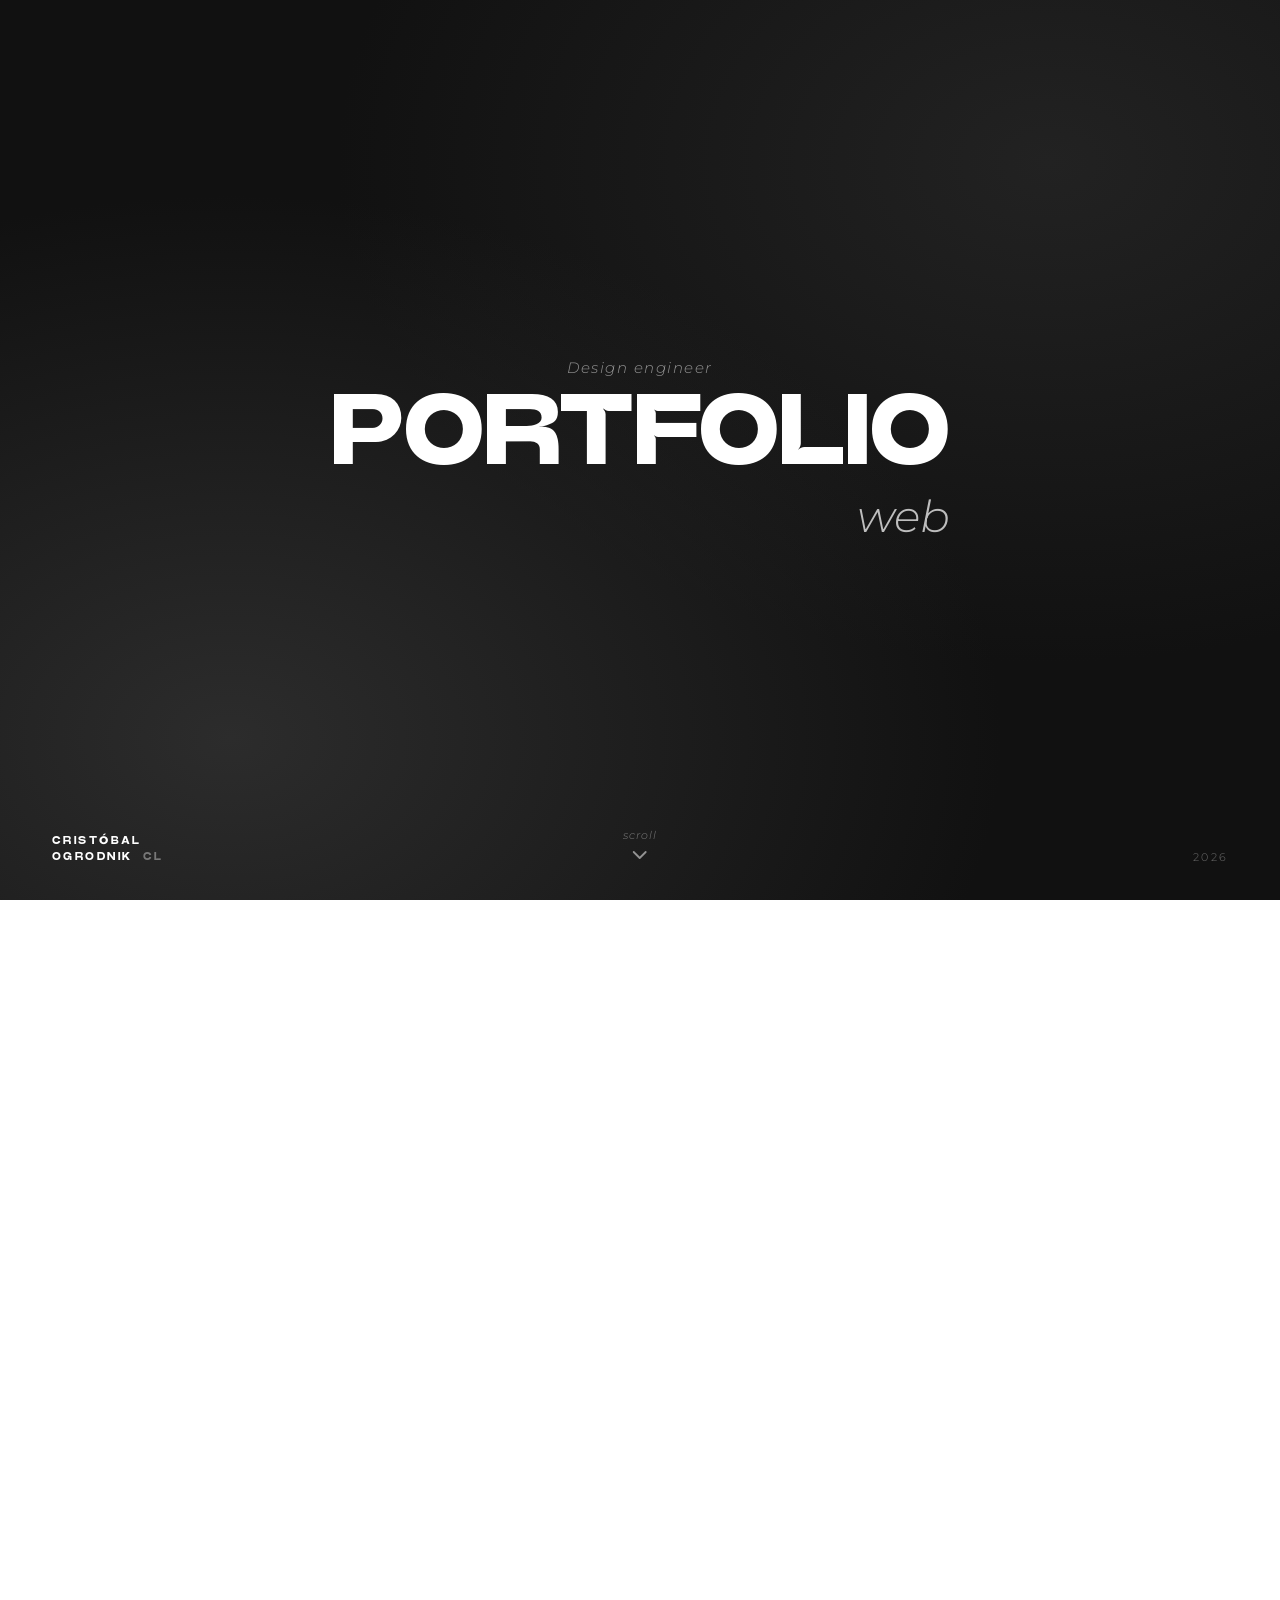
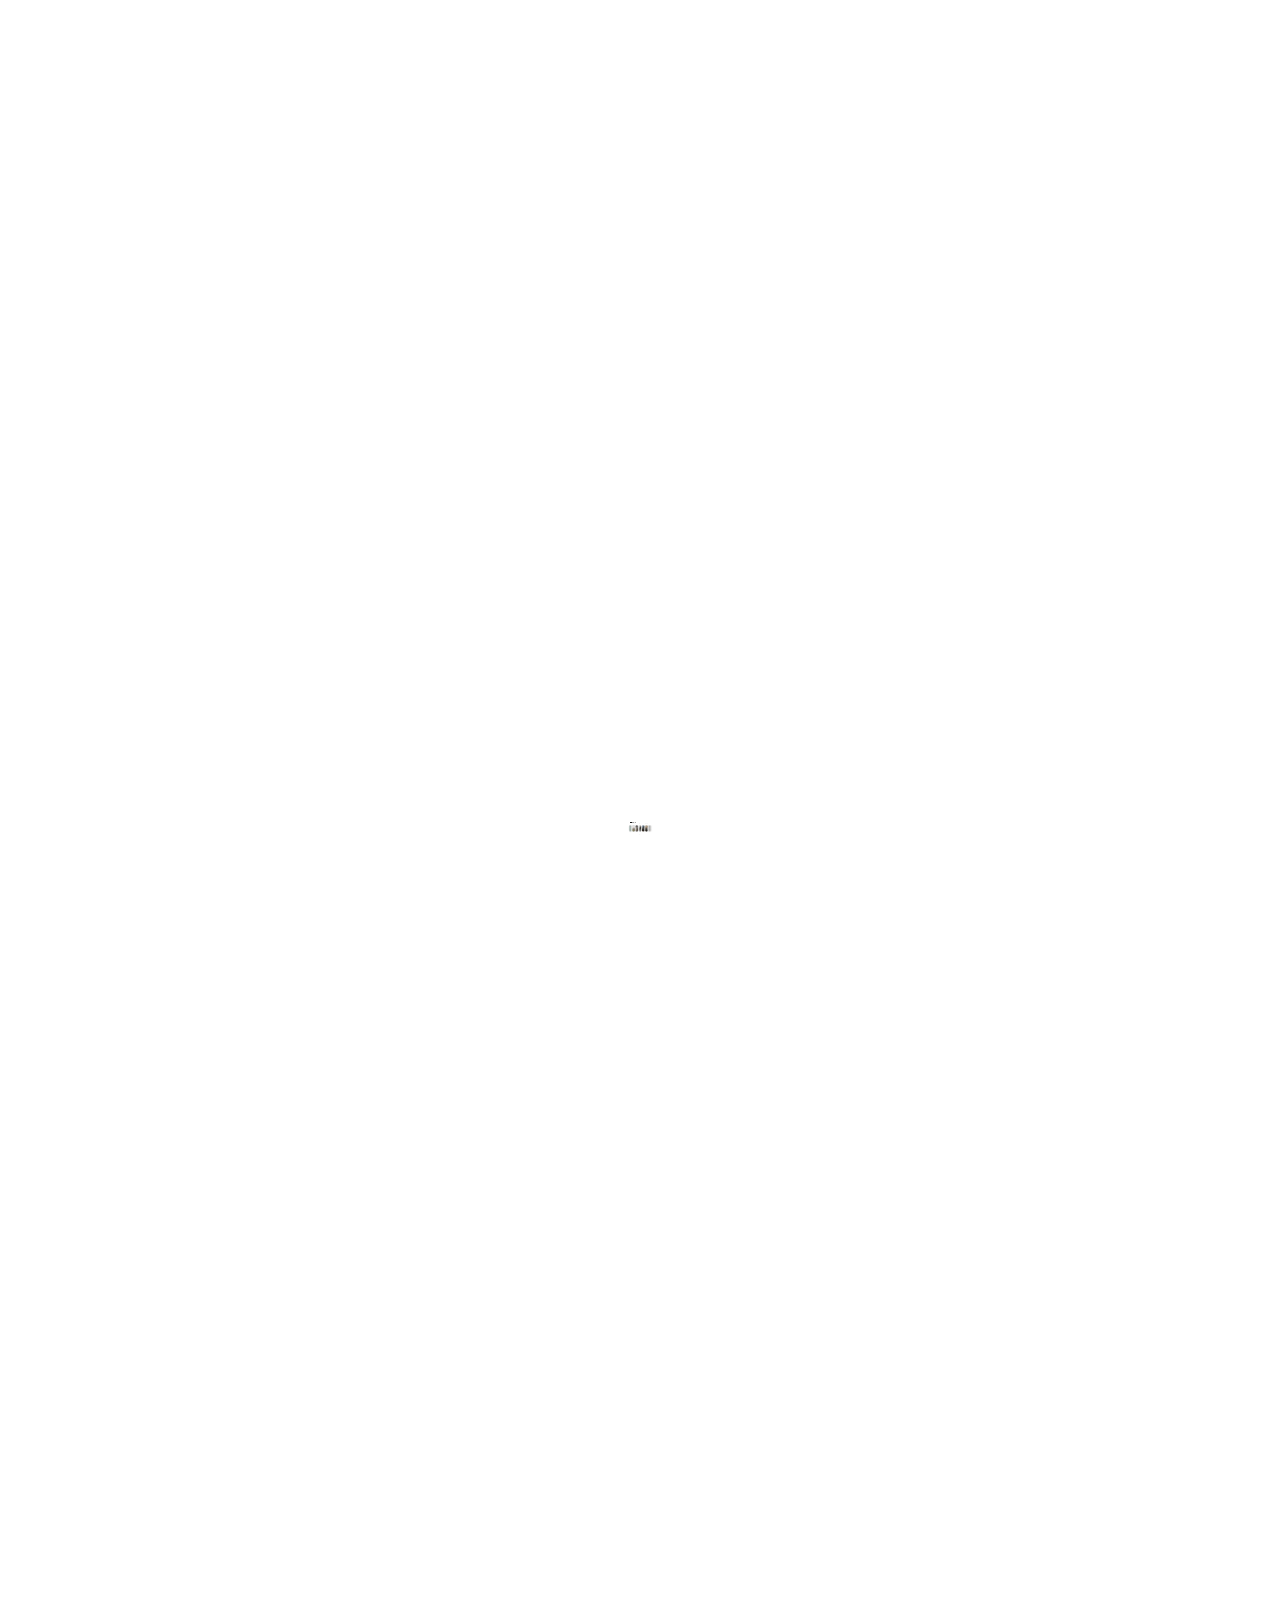
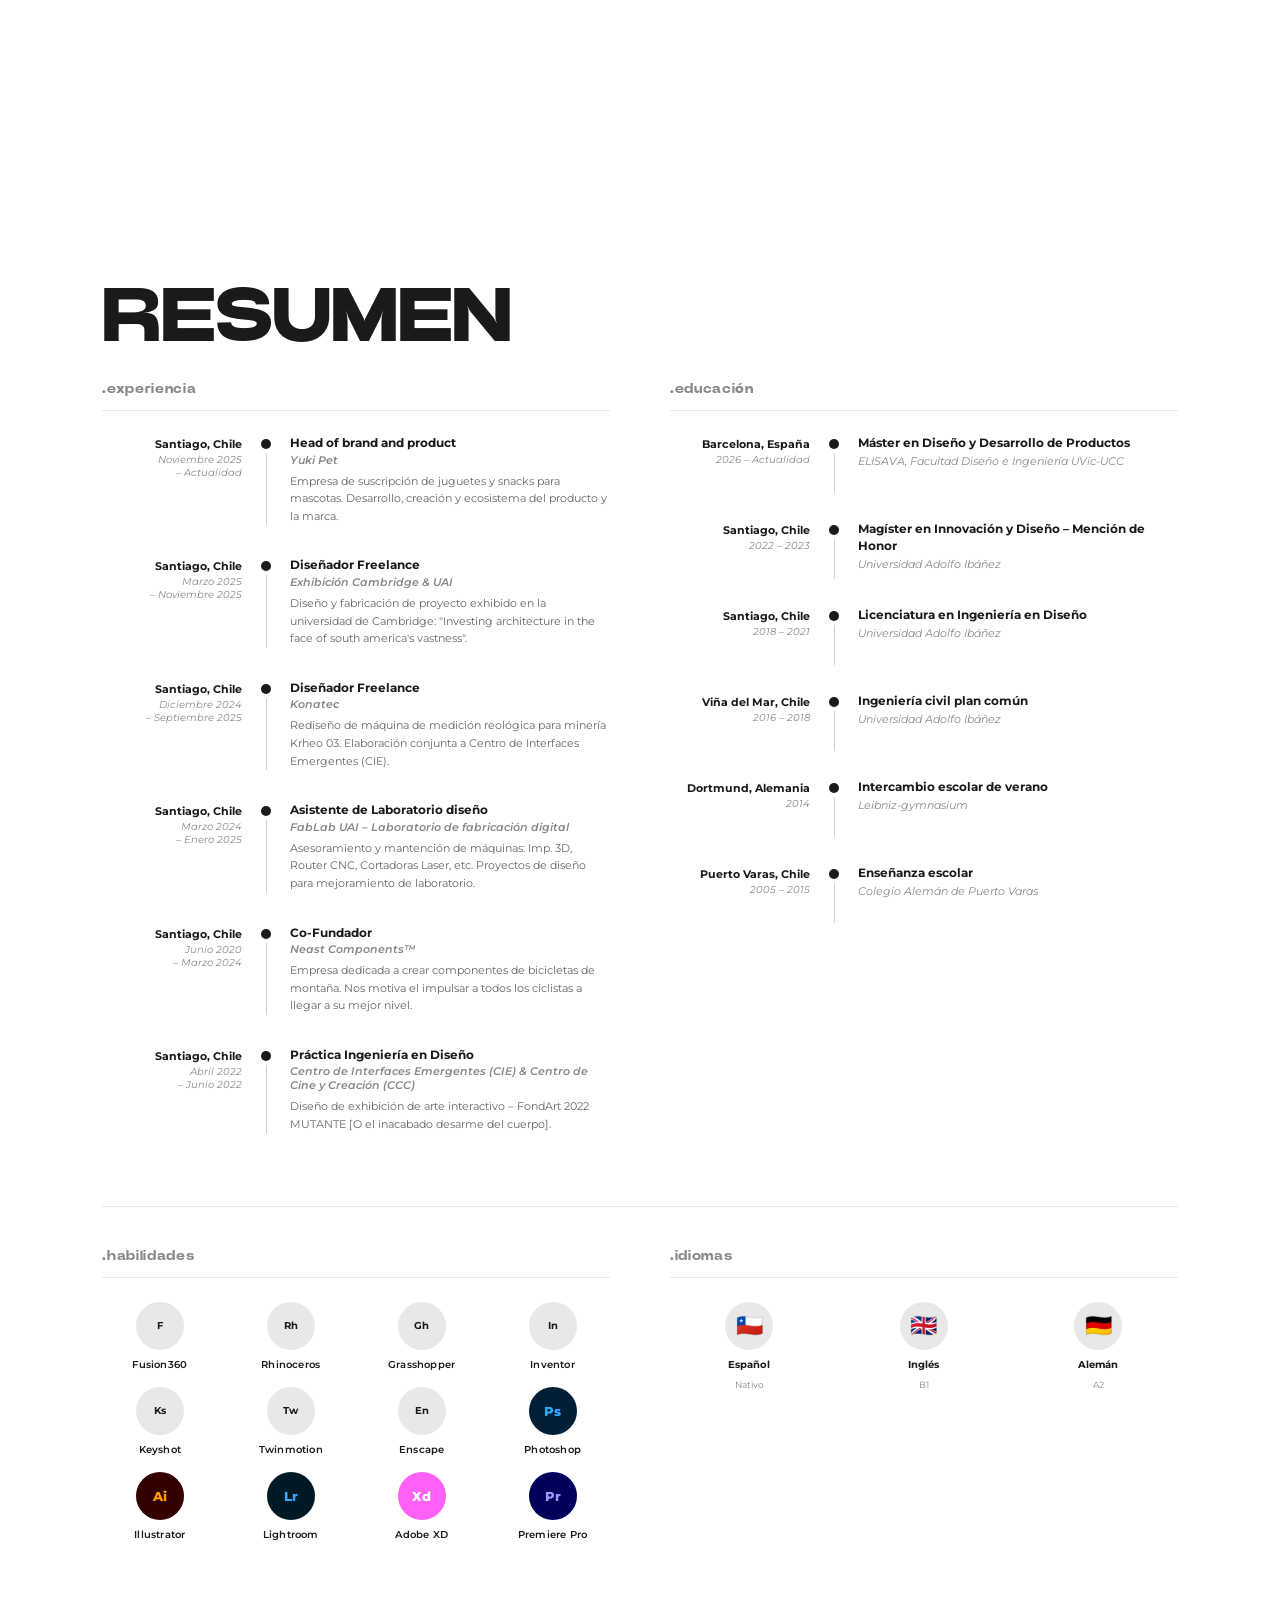
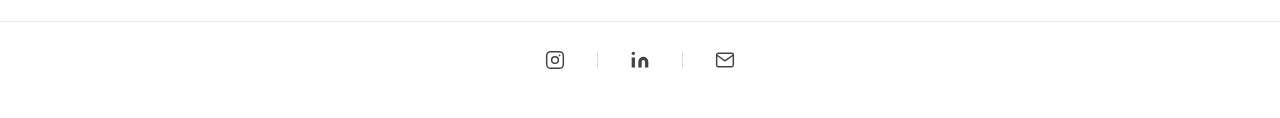
==== commit 10096e59: "Add files via upload" ====
--- a/index.html
+++ b/index.html
@@ -284,7 +284,16 @@
 .proj-content {
   display:flex; flex-direction:column; height:100%; padding-top:56px;   /* 56px: despeja la barra con el nombre */
   transform-origin:50% 50%; will-change: transform;
-  transform: scale(0.02);     /* nace como un punto; el JS lo hace crecer con el scroll */
+  transform: scale(0.02);     /* nace como un punto y crece con el scroll */
+}
+/* Navegadores con animaciones guiadas por scroll (Chrome, Edge, Safari 26+): el crecimiento lo anima el hilo del compositor,
+   en sincronía exacta con el scroll y sin JavaScript por fotograma. La duración (1s) no importa: manda el scroll.
+   La curva (1/3,0,2/3,1) equivale a un 'smoothstep'. --g0/--g1 (en px) los escribe el JS al medir. */
+@keyframes dotGrow { from { transform: scale(0.02); } to { transform: scale(1); } }
+.dot-native .proj-content {
+  animation: dotGrow 1s cubic-bezier(0.3333, 0, 0.6667, 1) both;
+  animation-timeline: scroll(root block);
+  animation-range: var(--g0, 0px) var(--g1, 1px);
 }
 .sec-nav-compact { padding:6px 8% 0; align-items:center; flex-wrap:nowrap; gap:16px; }
 .sec-nav-compact .sec-title { font-size: clamp(26px, min(3.6vw, 6vh), 52px); }
@@ -612,8 +621,7 @@
 .d-slide {
   position:absolute; top:0; left:50%; width:var(--w); margin-left:calc(var(--w) / -2);
   display:grid; grid-template-rows:var(--lh) auto var(--lh);
-  transition:transform .55s cubic-bezier(.22,.8,.3,1), opacity .55s ease, filter .55s ease;
-  will-change:transform, opacity, filter;
+  will-change:transform, opacity;     /* se mueven por JS cada fotograma (motor de física): sin transiciones CSS */
 }
 .d-label { padding:0 6px; }
 .d-label.top    { align-self:end;   padding-bottom:14px; }   /* etiquetas arriba o abajo, alternadas */
@@ -662,10 +670,9 @@
 .m-slide {
   position:absolute; top:10px; left:50%; width:280px; margin-left:-140px;
   display:flex; flex-direction:column; align-items:center;
-  transition: transform .5s cubic-bezier(.22,.8,.3,1), opacity .5s ease, filter .5s ease;
-  will-change: transform, opacity, filter;
-}
-.m-label { width:100%; height:72px; padding:0 10px; margin-bottom:16px; text-align:center; transition:opacity .3s ease; }
+  will-change: transform, opacity;    /* se mueven por JS cada fotograma (motor de física): sin transiciones CSS */
+}
+.m-label { width:100%; height:72px; padding:0 10px; margin-bottom:16px; text-align:center; }
 .m-label .pill-name { font-size:14px; margin-bottom:4px; }
 .m-label .pill-desc { font-size:11px; }
 
@@ -1110,6 +1117,127 @@
   window.addEventListener('resize', () => { if (window.innerWidth !== lastW) { lastW = window.innerWidth; fire(); } });
   if ('ResizeObserver' in window) new ResizeObserver(fire).observe(vhProbe);                    /* cambia solo si cambia el svh */
 })();
+
+/* ═══════════════════════ Motor de los carruseles (física) ═══════════════════════
+   Una sola posición continua (en "proyectos", con decimales) que:
+   · sigue al dedo/mouse exactamente mientras arrastras (también más allá de un proyecto)
+   · al soltar conserva la velocidad: un impulso fuerte recorre varios proyectos y se detiene suave en uno
+   · se asienta con un resorte críticamente amortiguado (sin rebote)
+   · si tocas de nuevo en pleno movimiento, toma desde donde está: no hay saltos ni cortes entre una animación y otra
+   Cada fotograma solo actualiza transform/opacity de las burbujas visibles (sin transiciones CSS que se interrumpan). */
+function createRing(o) {
+  const { stage, slides, L, N } = o;
+  const labels = o.labels || null;
+  const W_SPRING = 13;                                  /* rigidez del resorte (rad/s): ~0.4 s en asentarse */
+  let pos = 0, vel = 0, target = 0, anim = false, lastT = 0, raf = 0;
+  let dragging = false, moved = false, startX = 0, startPos = 0, samples = [], lastActive = -1, wheelTimer = 0;
+  const cache = slides.map(() => ({ hidden: false, blur: -1 }));
+  const mod = (a, n) => ((a % n) + n) % n;
+  const offsetOf = i => { let d = mod(i - pos, L); if (d > L / 2) d -= L; return d; };      /* distancia circular al centro (con decimales) */
+
+  function render() {
+    for (let i = 0; i < L; i++) {
+      const el = slides[i], c = cache[i], st = o.style(offsetOf(i));
+      if (!st) { if (!c.hidden) { el.style.opacity = '0'; el.style.pointerEvents = 'none'; c.hidden = true; } continue; }
+      c.hidden = false;
+      el.style.transform = 'translate3d(' + st.x.toFixed(1) + 'px,0,0) scale(' + st.s.toFixed(3) + ')';
+      el.style.opacity = st.op.toFixed(3);
+      el.style.zIndex = st.z;
+      el.style.pointerEvents = st.pe ? 'auto' : 'none';
+      if (st.blur !== c.blur) { el.style.filter = st.blur > 0 ? 'blur(' + st.blur + 'px)' : 'none'; c.blur = st.blur; }   /* en pasos de 0.5px: casi no repinta */
+      if (labels && st.lab !== undefined) labels[i].style.opacity = st.lab.toFixed(2);
+    }
+    const act = mod(Math.round(pos), L) % N;
+    if (act !== lastActive) { lastActive = act; o.onActive(act); }
+  }
+
+  function stopAnim() { anim = false; cancelAnimationFrame(raf); vel = 0; }
+  function startAnim() { if (anim) return; anim = true; lastT = performance.now(); raf = requestAnimationFrame(step); }
+  function step(t) {
+    if (!anim) return;
+    const dt = Math.min(0.033, (t - lastT) / 1000); lastT = t;
+    vel += (W_SPRING * W_SPRING * (target - pos) - 2 * W_SPRING * vel) * dt;
+    pos += vel * dt;
+    if (Math.abs(target - pos) < 0.0008 && Math.abs(vel) < 0.02) {
+      pos = target; vel = 0; anim = false;
+      const k = Math.floor(pos / L) * L; pos -= k; target -= k;          /* evita que los números crezcan indefinidamente */
+      render(); return;
+    }
+    render(); raf = requestAnimationFrame(step);
+  }
+  const setTarget = t => { target = t; startAnim(); };
+  const rest = () => Math.round(anim ? target : pos);                     /* a qué proyecto va (o está) */
+  function go(n) {                                                        /* ir al proyecto n (0..N-1) por el camino más corto */
+    let diff = mod(n - mod(rest(), N), N); if (diff > N / 2) diff -= N;
+    setTarget(rest() + diff);
+  }
+  const goBy = k => setTarget(rest() + k);
+
+  /* Arrastre con el dedo o el mouse */
+  function releaseVelocity(t) {                                           /* proyectos/s según los últimos 100 ms */
+    const s = samples.filter(p => t - p.t <= 100);
+    if (s.length < 2) return 0;
+    const a = s[0], b = s[s.length - 1], dt = b.t - a.t;
+    if (dt <= 0 || t - b.t > 80) return 0;                                /* se quedó quieto antes de soltar: sin impulso */
+    return -((b.x - a.x) / dt) * 1000 / o.step();
+  }
+  stage.addEventListener('pointerdown', e => {
+    if (e.pointerType === 'mouse' && e.button !== 0) return;
+    stopAnim(); dragging = true; moved = false;
+    startX = e.clientX; startPos = pos; samples = [{ t: e.timeStamp, x: e.clientX }];
+    window.addEventListener('pointermove', onMove);
+    window.addEventListener('pointerup', onUp);
+    window.addEventListener('pointercancel', onCancel);
+  });
+  function onMove(e) {
+    const dx = e.clientX - startX;
+    if (!moved && Math.abs(dx) > 4) { moved = true; stage.classList.add('dragging'); }
+    if (!moved) return;
+    samples.push({ t: e.timeStamp, x: e.clientX });
+    while (samples.length > 2 && e.timeStamp - samples[0].t > 120) samples.shift();
+    pos = startPos - dx / o.step();                                       /* el contenido sigue al dedo 1:1, sin límite de un proyecto */
+    render();
+  }
+  function endDrag() {
+    dragging = false; stage.classList.remove('dragging');
+    window.removeEventListener('pointermove', onMove);
+    window.removeEventListener('pointerup', onUp);
+    window.removeEventListener('pointercancel', onCancel);
+    setTimeout(() => { moved = false; }, 0);                              /* después del 'click' que dispara el navegador */
+  }
+  function onUp(e) {
+    const wasMoved = moved, v = Math.max(-14, Math.min(14, releaseVelocity(e.timeStamp)));
+    endDrag();
+    if (!wasMoved) return;
+    const base = Math.round(startPos);
+    let t = Math.round(pos + Math.max(-5, Math.min(5, v * 0.08)));        /* el impulso decide cuántos proyectos más recorre */
+    if (t === base && Math.abs(pos - startPos) > 0.18) t = base + Math.sign(pos - startPos);   /* arrastre intencional: al menos uno */
+    vel = v; setTarget(t);
+  }
+  function onCancel() { endDrag(); setTarget(Math.round(pos)); }          /* p. ej. el navegador tomó el gesto para scroll vertical */
+
+  /* Clic: las burbujas de los extremos (peek) se centran; las demás abren el proyecto */
+  slides.forEach((el, i) => el.addEventListener('click', e => {
+    if (moved) { e.preventDefault(); return; }
+    const d = Math.round(offsetOf(i));
+    if (Math.abs(d) >= o.peek) { e.preventDefault(); goBy(d); }
+  }));
+
+  stage.addEventListener('keydown', e => {
+    if (e.key === 'ArrowRight') goBy(1);
+    if (e.key === 'ArrowLeft')  goBy(-1);
+  });
+  /* Trackpad (deslizar con dos dedos en horizontal): sigue continuo y se asienta al terminar */
+  if (o.wheel) stage.addEventListener('wheel', e => {
+    if (Math.abs(e.deltaX) <= Math.abs(e.deltaY)) return;                 /* scroll vertical: normal */
+    e.preventDefault();
+    stopAnim(); pos += e.deltaX / (o.step() * 1.15); render();
+    clearTimeout(wheelTimer);
+    wheelTimer = setTimeout(() => { setTarget(Math.round(pos)); }, 110);
+  }, { passive: false });
+
+  return { render, go, goBy, offsetOf, moved: () => moved };
+}
 
 /* ═══════════════════════ Utilidades compartidas ═══════════════════════ */
 
@@ -1197,50 +1325,23 @@
     return el;
   });
 
-  let idx = 0, STEP = 220, dragging = false, moved = false, startX = 0, startT = 0;
-  const prevOff = slides.map(() => null);
-  const updateDots = createDots(document.getElementById('dDots'), N, pickItem);
-
-  function circ(i) {                       /* distancia circular de cada burbuja a la activa */
-    let o = ((i - idx) % L + L) % L;
-    if (o > L / 2) o -= L;
-    return o;
-  }
-
-  function render(frac) {
-    slides.forEach((el, i) => {
-      const off = circ(i);
-      const wrapped = prevOff[i] !== null && Math.abs(off - prevOff[i]) > L / 2;   /* da la vuelta: se reubica sin animar (invisible) */
-      prevOff[i] = off;
-      if (wrapped) el.style.transition = 'none';
-      const pos = off + frac, a = Math.abs(pos);
-      /* 5 centrales (a ≤ 2): nítidas. Extremos (a ≈ 3): asomadas, difuminadas y atenuadas. Más allá: invisibles. */
-      let opacity, blur, scale;
-      if (a <= 2)      { opacity = 1;                           blur = 0;             scale = 1; }
-      else if (a <= 3) { opacity = 1 - 0.55 * (a - 2);          blur = 3 * (a - 2);   scale = 1 - 0.05 * (a - 2); }
-      else             { opacity = Math.max(0, 0.45 * (4 - a)); blur = 3;             scale = 0.95; }
-      el.style.transform     = 'translate3d(' + (pos * STEP).toFixed(1) + 'px,0,0) scale(' + scale.toFixed(3) + ')';
-      el.style.opacity       = opacity.toFixed(3);
-      el.style.filter        = blur > 0.05 ? 'blur(' + blur.toFixed(2) + 'px)' : 'none';
-      el.style.zIndex        = String(100 - Math.round(a * 10));
-      el.style.pointerEvents = a < 3.4 ? 'auto' : 'none';
-      if (wrapped) { void el.offsetWidth; requestAnimationFrame(() => { el.style.transition = ''; }); }
-    });
-  }
-
-  function go(i) {
-    idx = ((i % L) + L) % L;
-    render(0);
-    updateDots(idx % N);
-  }
-  function pickItem(n) {                   /* desde un dot: ir por el camino más corto */
-    let diff = ((n - (idx % N)) % N + N) % N;
-    if (diff > N / 2) diff -= N;
-    go(idx + diff);
-  }
-
-  /* Tamaño: la burbuja se adapta al ancho (caben 7 posiciones) y al alto disponible:
-     título + carrusel + dots tienen que caber en una sola pantalla (el escenario está fijo). */
+  let STEP = 220;
+  const updateDots = createDots(document.getElementById('dDots'), N, n => ring.go(n));
+  const ring = createRing({
+    stage, slides, L, N, wheel: true, peek: 3,                     /* las 2 de los extremos (a 3 posiciones) se centran al tocarlas */
+    step: () => STEP,
+    onActive: n => updateDots(n),
+    style(d) {
+      const a = Math.abs(d);
+      if (a > 4) return null;                                      /* fuera de las 7 posiciones: invisible */
+      let op, sc;
+      if (a <= 2)      { op = 1;                       sc = 1; }                    /* 5 centrales: nítidas */
+      else if (a <= 3) { op = 1 - 0.55 * (a - 2);      sc = 1 - 0.05 * (a - 2); }   /* extremos (peek): difuminadas y atenuadas */
+      else             { op = 0.45 * (4 - a);          sc = 0.95; }
+      return { x: d * STEP, s: sc, op, z: 100 - Math.round(a * 10), pe: a < 3.4, blur: Math.round(Math.min(Math.max(a - 2, 0), 1) * 6) / 2 };
+    }
+  });
+
   const sec = document.getElementById('sec-projects');
   let lastLayoutKey = '';
   function layout() {
@@ -1262,71 +1363,13 @@
     STEP = Math.max(W * 1.1, Math.min(W * 1.45, (cw - W) / 6.2));
     stage.style.setProperty('--w', W.toFixed(1) + 'px');
     stage.style.setProperty('--lh', LH + 'px');
-    stage.classList.add('no-anim');
-    render(0);
-    requestAnimationFrame(() => requestAnimationFrame(() => stage.classList.remove('no-anim')));
+    ring.render();
   }
   onViewportChange(layout);
-  if (document.fonts && document.fonts.ready) document.fonts.ready.then(layout);   /* las tipografías cambian el alto del encabezado */
-
-  /* Arrastre con mouse o dedo */
-  stage.addEventListener('pointerdown', e => {
-    if (e.pointerType === 'mouse' && e.button !== 0) return;
-    dragging = true; moved = false;
-    startX = e.clientX; startT = performance.now();
-    window.addEventListener('pointermove',   onMove);
-    window.addEventListener('pointerup',     onUp);
-    window.addEventListener('pointercancel', onCancel);
-  });
-  function onMove(e) {
-    const dx = e.clientX - startX;
-    if (!moved && Math.abs(dx) > 6) { moved = true; stage.classList.add('dragging'); }
-    if (moved) render(Math.max(-1, Math.min(1, dx / STEP)));
-  }
-  function endDrag() {
-    dragging = false;
-    stage.classList.remove('dragging');
-    window.removeEventListener('pointermove',   onMove);
-    window.removeEventListener('pointerup',     onUp);
-    window.removeEventListener('pointercancel', onCancel);
-    setTimeout(() => { moved = false; }, 0);          /* después del click que dispara el navegador */
-  }
-  function onUp(e) {
-    const dx = e.clientX - startX;
-    const v  = Math.abs(dx) / Math.max(1, performance.now() - startT);
-    const swiped = moved && (Math.abs(dx) > STEP * 0.22 || v > 0.35);
-    endDrag();
-    if (swiped) go(dx < 0 ? idx + 1 : idx - 1); else render(0);
-  }
-  function onCancel() { endDrag(); render(0); }
-
-  /* Click: las 5 nítidas abren el proyecto; las 2 asomadas de los extremos (peek) se centran */
-  slides.forEach((el, i) => el.addEventListener('click', e => {
-    if (moved) { e.preventDefault(); return; }
-    const off = circ(i);
-    if (Math.abs(off) >= 3) { e.preventDefault(); go(idx + off); }
-  }));
-
-  /* Teclado y trackpad (deslizar con dos dedos en horizontal) */
-  stage.addEventListener('keydown', e => {
-    if (e.key === 'ArrowRight') go(idx + 1);
-    if (e.key === 'ArrowLeft')  go(idx - 1);
-  });
-  let wheelAcc = 0, wheelLock = false, wheelTimer = null;
-  stage.addEventListener('wheel', e => {
-    if (Math.abs(e.deltaX) <= Math.abs(e.deltaY)) return;   /* scroll vertical: normal */
-    e.preventDefault();
-    if (!wheelLock) {
-      wheelAcc += e.deltaX;
-      if (Math.abs(wheelAcc) > 50) { go(idx + (wheelAcc > 0 ? 1 : -1)); wheelAcc = 0; wheelLock = true; }
-    }
-    clearTimeout(wheelTimer);                               /* un gesto = un paso (aunque haya inercia) */
-    wheelTimer = setTimeout(() => { wheelLock = false; wheelAcc = 0; }, 140);
-  }, {passive:false});
-
+  if (document.fonts && document.fonts.ready) document.fonts.ready.then(layout);
 
   layout();
-  go(0);
+  ring.render();
 })();
 
 /* ═══════════════════════ MOBILE: infinito, peek, swipe + dots ═══════════════════════ */
@@ -1335,7 +1378,10 @@
   const N      = PROJECTS.length;
   let   STEP   = 165;            /* distancia entre centros de burbujas (px); se recalcula con la burbuja */
 
-  const slides = PROJECTS.map(p => {
+  /* Anillo de al menos 6 burbujas (si hay pocos proyectos se repiten) para que ninguna burbuja visible "salte" de un lado al otro */
+  const L = N * Math.max(1, Math.ceil(6 / N));
+  const slides = Array.from({length: L}, (_, i) => {
+    const p = PROJECTS[i % N];
     const el = document.createElement('div');
     el.className = 'm-slide';
     el.append(buildLabel(p, 'm-label'), buildPill(p, 'mobile-pill', false));
@@ -1343,90 +1389,19 @@
     return el;
   });
   const labels = slides.map(el => el.querySelector('.m-label'));
-  let idx = 0, dragging = false, moved = false, startX = 0, startT = 0;
-  const updateDots = createDots(document.getElementById('mDots'), N, i => go(i));
-
-  /* Distancia circular de cada slide al activo => carrusel infinito */
-  function circ(i) {
-    let o = ((i - idx) % N + N) % N;
-    if (o > N / 2) o -= N;
-    return o;
-  }
-
-  const prevOff = slides.map(() => null);
-  function render(frac) {
-    slides.forEach((el, i) => {
-      /* Posición real (sin recortar): cada burbuja tiene su propio lugar, así no se encima ninguna al arrastrar */
-      const off = circ(i);
-      /* Si la burbuja "da la vuelta" al otro extremo, se reubica sin animar (está invisible) */
-      const wrapped = prevOff[i] !== null && Math.abs(off - prevOff[i]) > N / 2;
-      prevOff[i] = off;
-      if (wrapped) el.style.transition = 'none';
-      const pos = off + frac;
-      const a   = Math.abs(pos);
-      const scale   = 1 - 0.16 * Math.min(a, 1.5);
-      const opacity = a <= 1 ? 1 - 0.5 * a : Math.max(0, 0.5 - 0.5 * (a - 1));
-      const blur    = Math.min(a, 1.2) * 3;
-      el.style.transform     = 'translate3d(' + (pos * STEP).toFixed(1) + 'px,0,0) scale(' + scale.toFixed(3) + ')';
-      el.style.opacity       = opacity.toFixed(3);
-      el.style.filter        = blur > 0.05 ? 'blur(' + blur.toFixed(2) + 'px)' : 'none';
-      el.style.zIndex        = String(100 - Math.round(a * 10));
-      el.style.pointerEvents = a < 1.6 ? 'auto' : 'none';
-      labels[i].style.opacity = Math.max(0, 1 - a * 2).toFixed(3);
-      if (wrapped) { void el.offsetWidth; requestAnimationFrame(() => { el.style.transition = ''; }); }
-    });
-  }
-
-  function go(i) {
-    idx = ((i % N) + N) % N;
-    render(0);
-    updateDots(idx);
-  }
-
-  /* Arrastre con el dedo (o mouse) */
-  stage.addEventListener('pointerdown', e => {
-    if (e.pointerType === 'mouse' && e.button !== 0) return;
-    dragging = true; moved = false;
-    startX = e.clientX; startT = performance.now();
-    window.addEventListener('pointermove',  onMove);
-    window.addEventListener('pointerup',    onUp);
-    window.addEventListener('pointercancel', onCancel);
+  const updateDots = createDots(document.getElementById('mDots'), N, n => ring.go(n));
+  const ring = createRing({
+    stage, slides, labels, L, N, wheel: false, peek: 1,            /* tocar un vecino lo centra; tocar el central abre el proyecto */
+    step: () => STEP,
+    onActive: n => updateDots(n),
+    style(d) {
+      const a = Math.abs(d);
+      if (a > 2.2) return null;
+      return { x: d * STEP, s: 1 - 0.16 * Math.min(a, 1.5), op: a <= 1 ? 1 - 0.5 * a : Math.max(0, 0.5 - 0.5 * (a - 1)),
+               z: 100 - Math.round(a * 10), pe: a < 1.6, lab: Math.max(0, 1 - a * 2), blur: Math.round(Math.min(a, 1.2) * 6) / 2 };
+    }
   });
-  function onMove(e) {
-    const dx = e.clientX - startX;
-    if (!moved && Math.abs(dx) > 6) { moved = true; stage.classList.add('dragging'); }
-    if (moved) render(Math.max(-1, Math.min(1, dx / STEP)));
-  }
-  function endDrag() {
-    dragging = false;
-    stage.classList.remove('dragging');
-    window.removeEventListener('pointermove',  onMove);
-    window.removeEventListener('pointerup',    onUp);
-    window.removeEventListener('pointercancel', onCancel);
-    setTimeout(() => { moved = false; }, 0); /* después del click que dispara el navegador */
-  }
-  function onUp(e) {
-    const dx = e.clientX - startX;
-    const v  = Math.abs(dx) / Math.max(1, performance.now() - startT);
-    const swiped = moved && (Math.abs(dx) > 45 || v > 0.4);
-    endDrag();
-    if (swiped) go(dx < 0 ? idx + 1 : idx - 1);
-    else render(0);
-  }
-  function onCancel() { endDrag(); render(0); }   /* p.ej. el navegador tomó el gesto para scroll vertical */
-
-  /* Tocar un vecino lo centra; tocar el central abre el proyecto */
-  slides.forEach((el, i) => el.addEventListener('click', e => {
-    if (moved) { e.preventDefault(); return; }
-    if (circ(i) !== 0) { e.preventDefault(); go(i); }
-  }));
-
-  stage.addEventListener('keydown', e => {
-    if (e.key === 'ArrowRight') go(idx + 1);
-    if (e.key === 'ArrowLeft')  go(idx - 1);
-  });
-
-  /* Tamaño: la burbuja se achica en pantallas bajas para que título + carrusel + dots quepan en una pantalla */
+
   const sec = document.getElementById('sec-projects');
   let lastLayoutKey = '';
   function layout() {
@@ -1443,15 +1418,13 @@
     STEP = mw * 165 / 180;
     stage.style.setProperty('--mw', mw.toFixed(1) + 'px');
     stage.style.setProperty('--mh', Math.round(mw / 0.44 + FIXED) + 'px');
-    stage.classList.add('no-anim');
-    render(0);
-    requestAnimationFrame(() => requestAnimationFrame(() => stage.classList.remove('no-anim')));
+    ring.render();
   }
   onViewportChange(layout);
   if (document.fonts && document.fonts.ready) document.fonts.ready.then(layout);
 
   layout();
-  go(0);
+  ring.render();
 })();
 
 /* ═══════════════════ RECORRIDO: portada → biografía → proyectos → resumen ═══════════════════
@@ -1474,6 +1447,9 @@
   /* GROW: cuánto scroll (en pantallas) dura el crecimiento del punto · GROW_AT: en qué punto de la entrada de la pantalla de
      proyectos se asoma el punto y EMPIEZA a crecer (0.5 = cuando su centro cruza el borde inferior), así crece mientras sube */
   const K = { GROW: 0.8, GROW_AT: 0.5 };
+  /* ¿El navegador anima por scroll en el hilo del compositor? (Chrome, Edge, Safari 26+). Si no, lo hace el JS con suavizado. */
+  const NATIVE_DOT = !!(window.CSS && CSS.supports && CSS.supports('animation-timeline: scroll()') && CSS.supports('animation-range: 0px 1px'));
+  if (NATIVE_DOT) document.documentElement.classList.add('dot-native');
   const clamp = (v, a, b) => Math.min(b, Math.max(a, v));
 
   let VH = stableVH(), Pt = 0, aboutH = 0, resumenTop = 0, lastG = -1, ticking = false;
@@ -1484,6 +1460,11 @@
     Pt = projWrap.offsetTop;            /* dónde empieza la pantalla de proyectos */
     aboutH = about.offsetHeight;        /* alto de la biografía (más que la pantalla si el texto no cabe) */
     resumenTop = resumen.offsetTop;
+    if (NATIVE_DOT) {                                                    /* rango de scroll (px) en que crece el punto */
+      const g0 = Pt - (1 - K.GROW_AT) * VH;
+      document.documentElement.style.setProperty('--g0', Math.round(g0) + 'px');
+      document.documentElement.style.setProperty('--g1', Math.round(g0 + K.GROW * VH) + 'px');
+    }
   }
 
   /* A dónde lleva cada atajo / indicador */
@@ -1503,12 +1484,21 @@
     goTo(a.dataset.goto);
   });
 
-  /* El punto crece: de 2 % a tamaño completo; solo se puede tocar cuando terminó */
-  function applyGrow(g) {
-    const e = g * g * (3 - 2 * g);                                     /* suavizado */
+  /* Alternativa sin animaciones guiadas por scroll: el JS escala el punto con un suavizado que interpola fotograma a fotograma
+     (los eventos de scroll del celular llegan a saltos; sin interpolar, el crecimiento se vería entrecortado). Solo corre mientras se mueve. */
+  let gShown = 0, gTarget = 0, dotRaf = 0, dotLast = 0;
+  function paintDot(g) {
+    const e = g * g * (3 - 2 * g);                                       /* suavizado */
     projContent.style.transform = g >= 1 ? 'none' : 'scale(' + (0.02 + 0.98 * e).toFixed(4) + ')';
-    proj.style.pointerEvents = g >= 0.98 ? 'auto' : 'none';
-  }
+  }
+  function dotStep(t) {
+    const dt = Math.min(0.05, (t - dotLast) / 1000); dotLast = t;
+    gShown += (gTarget - gShown) * (1 - Math.exp(-dt * 16));
+    if (Math.abs(gTarget - gShown) < 0.0015) gShown = gTarget;
+    paintDot(gShown);
+    dotRaf = gShown === gTarget ? 0 : requestAnimationFrame(dotStep);
+  }
+  function setDot(g) { gTarget = g; if (!dotRaf) { dotLast = performance.now(); dotRaf = requestAnimationFrame(dotStep); } }
 
   function update() {
     ticking = false;
@@ -1517,7 +1507,11 @@
 
     const g0 = Pt - (1 - K.GROW_AT) * vh;                               /* el punto se asoma por el borde inferior */
     const g  = clamp((s - g0) / (K.GROW * vh), 0, 1);
-    if (g !== lastG) { applyGrow(g); lastG = g; }
+    if (g !== lastG) {
+      lastG = g;
+      proj.style.pointerEvents = g >= 0.98 ? 'auto' : 'none';            /* solo se puede tocar cuando el punto terminó de crecer */
+      if (!NATIVE_DOT) setDot(g);
+    }
 
     /* Indicador de la biografía: visible mientras se lee; se va cuando la biografía empieza a salir */
     const bioEnd = aboutH + 0.2 * vh;                                    /* scroll en que el pie de la biografía llega al borde inferior */
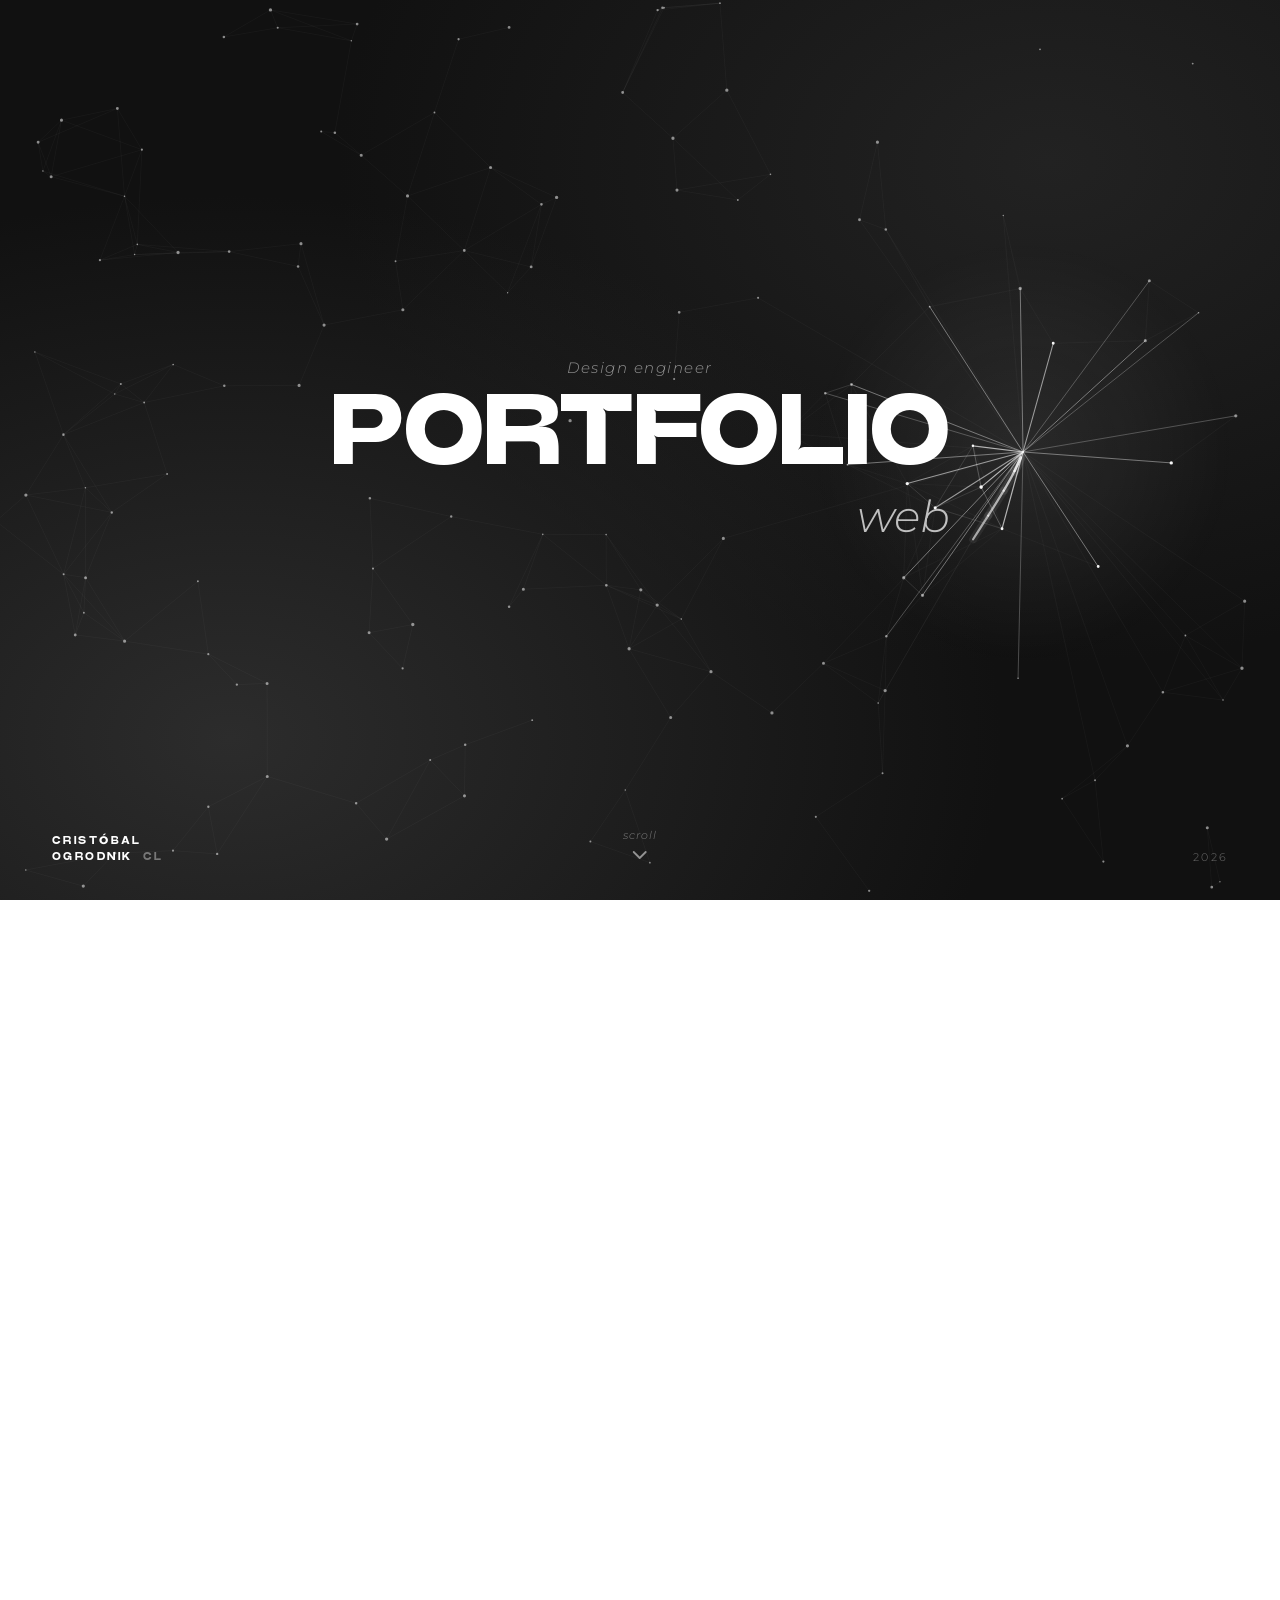
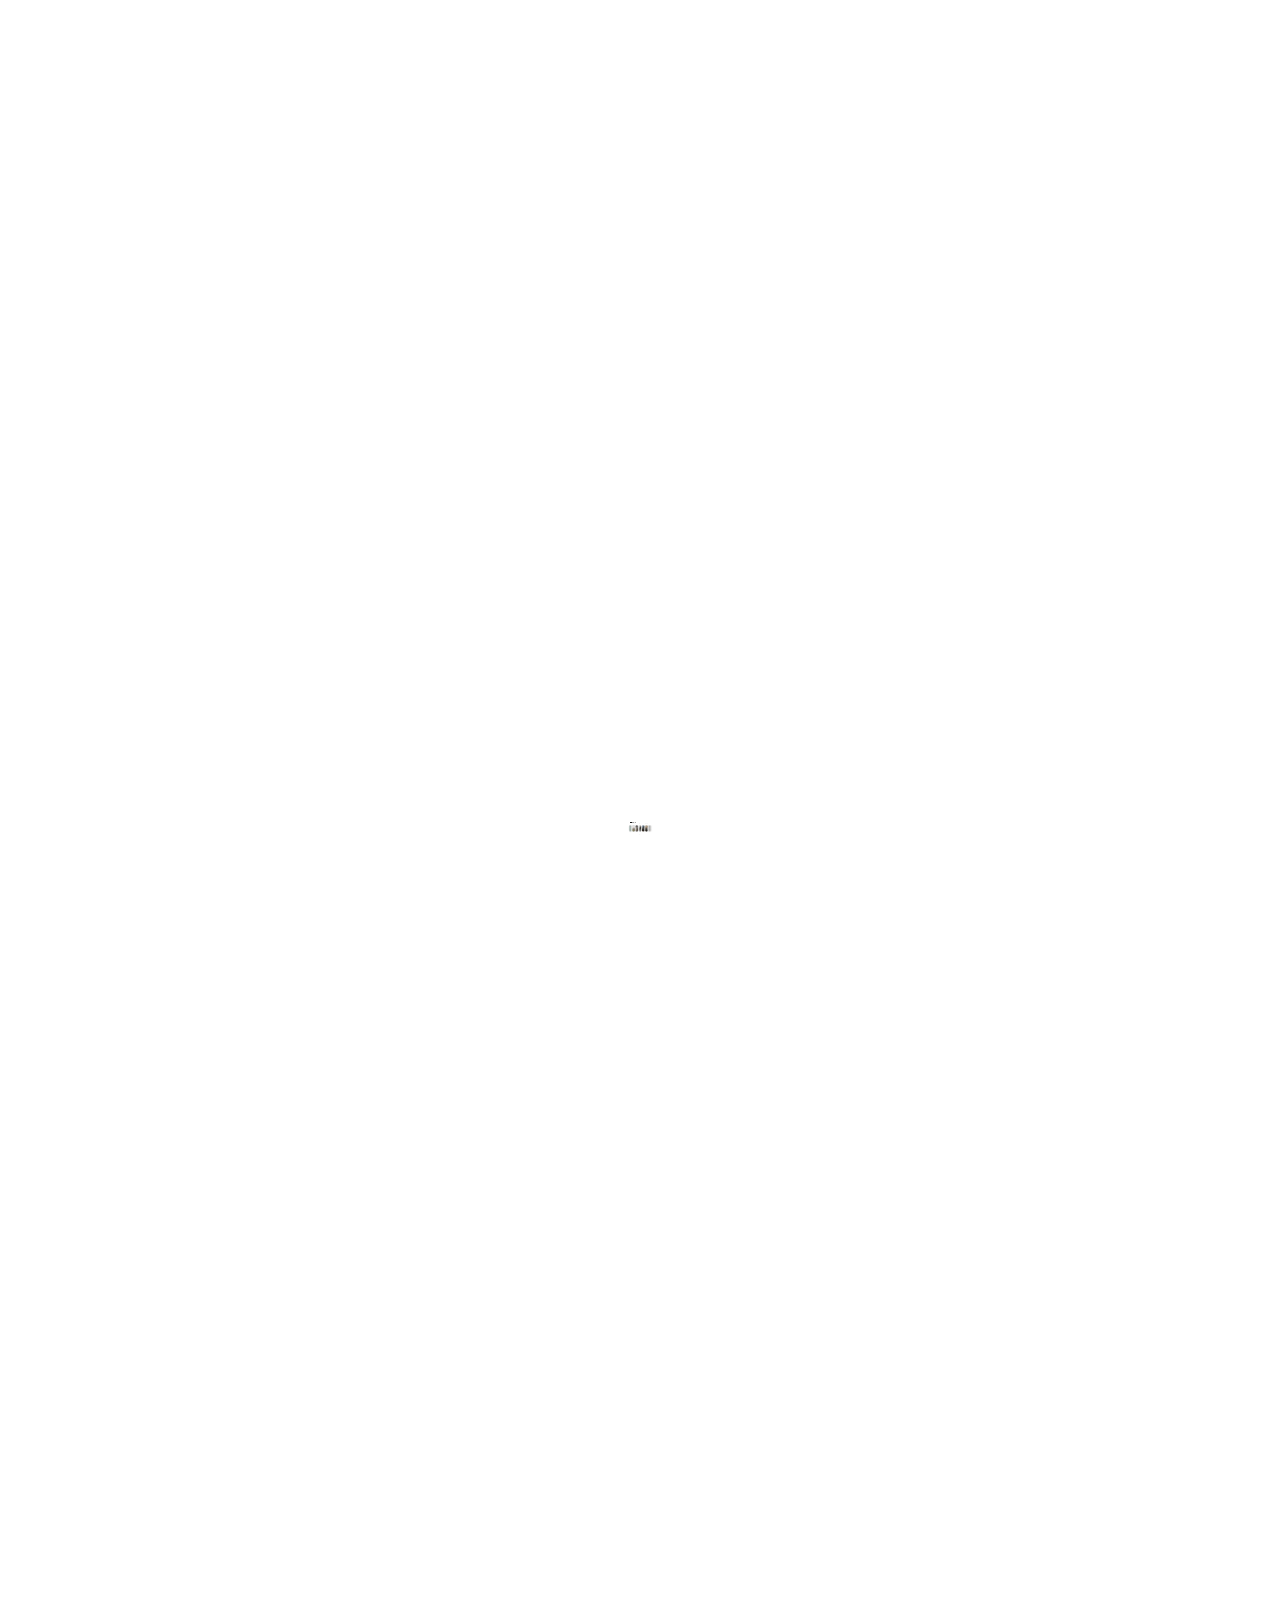
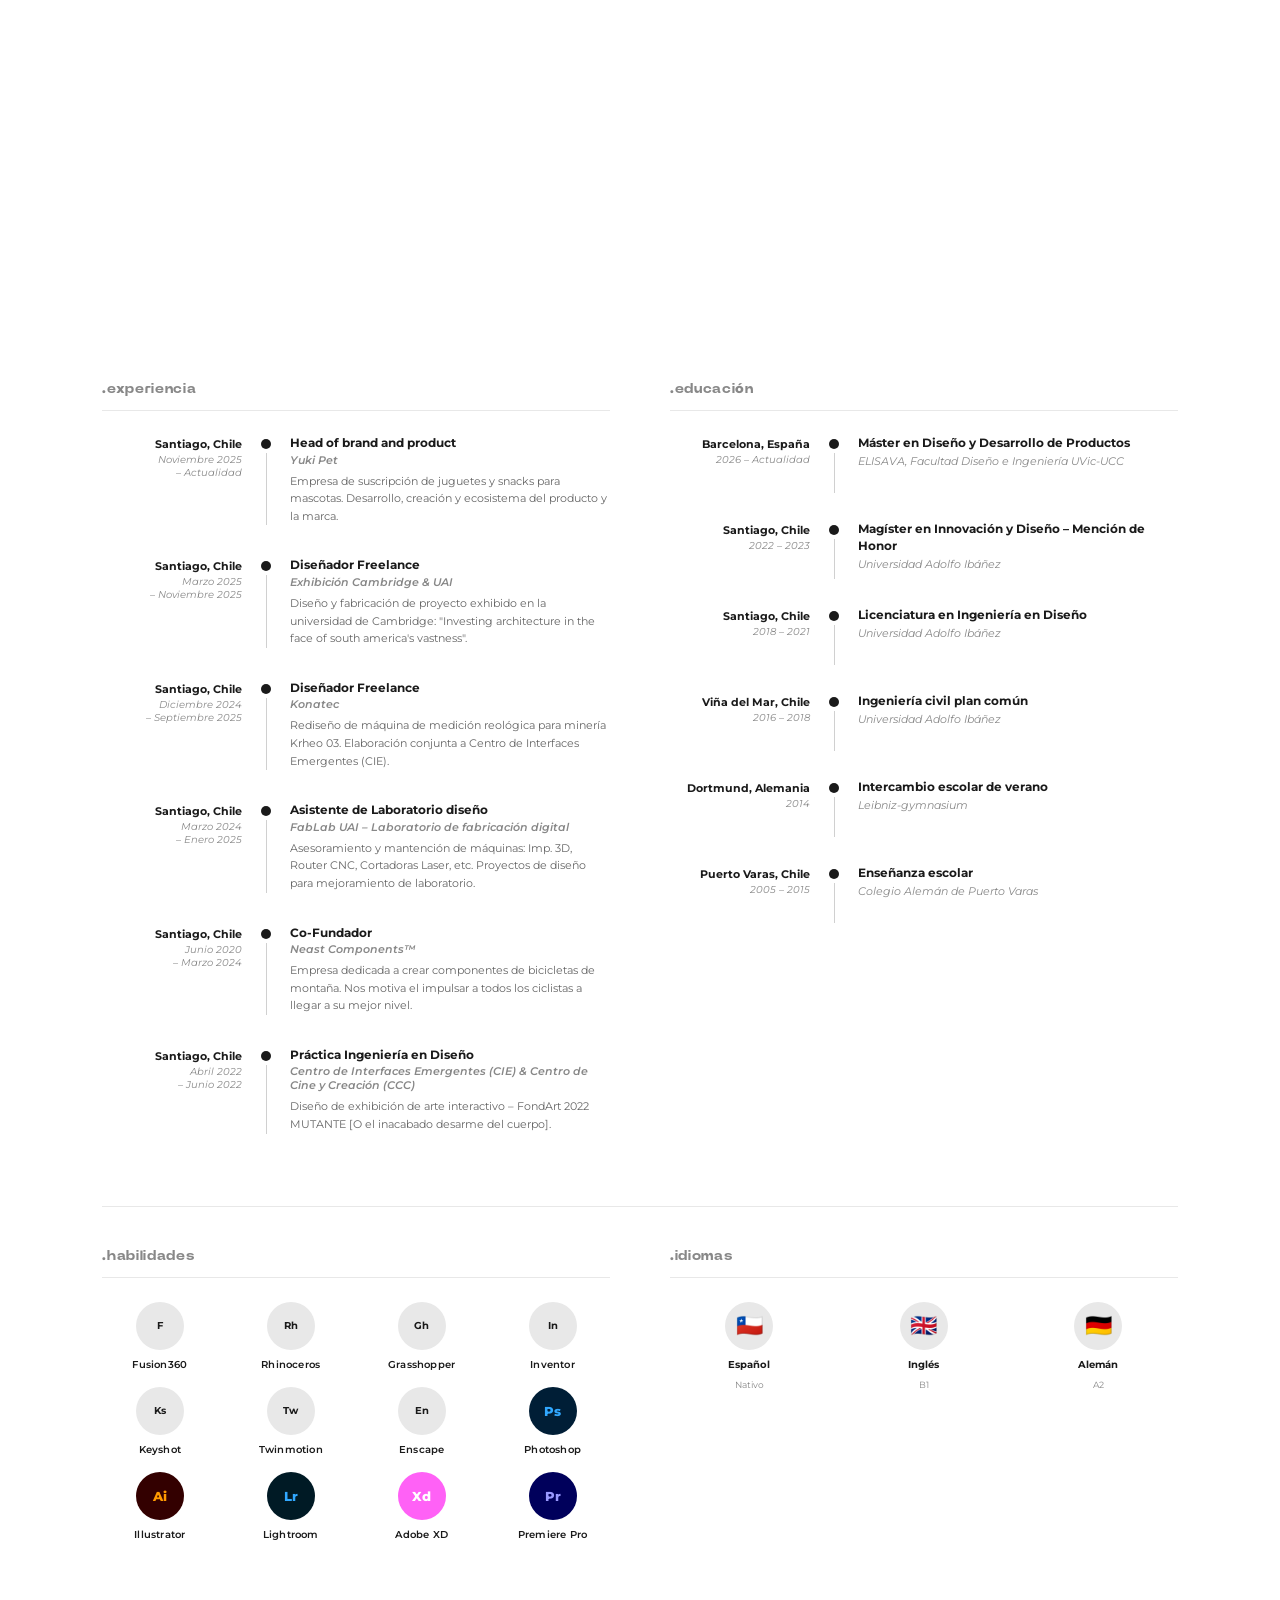
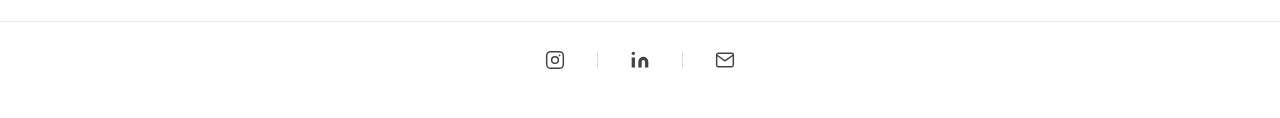
==== commit 14648397: "Add files via upload" ====
--- a/index.html
+++ b/index.html
@@ -144,6 +144,9 @@
     #111111;
 }
 
+/* Constelación interactiva: primer hijo de la portada, así queda debajo de todo el texto */
+#hero-fx { position:absolute; inset:0; width:100%; height:100%; display:block; pointer-events:none; opacity:0; transition:opacity 1.2s ease; }
+#hero-fx.on { opacity:1; }
 .hero-logo { position:absolute; top:36px; left:52px; font-size:13px; font-weight:800; letter-spacing:0.1em; color:#fff; }
 .hero-logo img { height: 32px; width: auto; display: block; }
 
@@ -696,6 +699,7 @@
 </head>
 <body>
 <section id="hero">
+  <canvas id="hero-fx" aria-hidden="true"></canvas>
   <div class="hero-logo">
     <!-- Cuando tengas el logo: quita el comentario de la línea de abajo y borra la de arriba -->
     <!-- <img src="logo.png" alt="Logo" style="height:32px;width:auto;display:block;"> -->
@@ -1554,6 +1558,209 @@
   }, { threshold: 0.05 });
   allReveal.forEach(el => obs.observe(el));
 })();
+
+/* ═══════════════════ PORTADA: constelación que dibuja líneas con el mouse ═══════════════════
+   Un <canvas> 2D sin librerías, con tres capas:
+   1) nodos que derivan por un campo de flujo suave y se unen con hilos tenues cuando están cerca
+   2) cerca del puntero la red se enciende: los hilos brillan, los nodos se acercan girando y se conectan al cursor
+   3) el cursor deja un trazo curvo que se dibuja y se desvanece (como dibujar sobre la portada)
+   Sin mouse (celular, o 2.5 s sin moverlo) un "cursor fantasma" recorre la portada. Clic/toque = pulso que empuja los nodos.
+   Cuidado con el rendimiento: se detiene cuando la portada sale de pantalla o la pestaña se oculta, usa menos nodos en celular,
+   limita la resolución del lienzo y respeta "reducir movimiento". Todos los parámetros están en CFG. */
+(() => {
+  const hero   = document.getElementById('hero');
+  const canvas = document.getElementById('hero-fx');
+  if (!hero || !canvas || !canvas.getContext) return;
+  const ctx     = canvas.getContext('2d');
+  const reduced = window.matchMedia('(prefers-reduced-motion: reduce)').matches;
+  const coarse  = window.matchMedia('(pointer: coarse)').matches;
+  const TAU = Math.PI * 2;
+
+  const CFG = {
+    area:     coarse ? 14000 : 7600,     /* px² de portada por nodo (más chico = más nodos) */
+    maxNodes: coarse ? 64 : 170,
+    link:     coarse ? 104 : 142,        /* distancia máxima a la que se unen dos nodos */
+    radius:   coarse ? 160 : 235,        /* radio de influencia del puntero */
+    rays:     1.7,                       /* los hilos del puntero llegan hasta radius × rays (rayos largos y tenues) */
+    drift:    0.2,                       /* velocidad de la deriva ambiente (px por fotograma a 60 Hz) */
+    pull:     0.058, swirl: 0.04,        /* atracción hacia el puntero y giro a su alrededor */
+    maxSpeed: 2.4,
+    trailMs:  950,                       /* cuánto dura el trazo del cursor */
+    idleMs:   2500,                      /* sin mouse este tiempo: entra el cursor fantasma */
+    dprMax:   coarse ? 1.5 : 2,          /* tope de resolución del lienzo (cuida el rendimiento) */
+    minFrame: coarse ? 33 : 0,           /* en celular se limita a ~30 cuadros/s: la deriva lenta se ve igual y gasta la mitad */
+    glow:     !coarse                    /* resplandor del trazo (en celular se omite) */
+  };
+
+  let w = 0, h = 0, dpr = 1, nodes = [];
+  const ptr = { x: 0, y: 0, sx: 0, sy: 0, last: -1e9, started: false };   /* x,y: objetivo · sx,sy: posición suavizada */
+  const trail = [];
+  const LV = 6, buckets = Array.from({ length: LV }, () => []);
+  const rnd = (a, b) => a + Math.random() * (b - a);
+
+  const makeNode = () => ({ x: rnd(0, w), y: rnd(0, h), vx: 0, vy: 0, s: rnd(0.55, 1.5), r: rnd(0.7, 1.7), ph: rnd(0, TAU) });
+
+  function fit() {
+    w = hero.clientWidth; h = hero.clientHeight;
+    if (!w || !h) return;
+    dpr = Math.min(window.devicePixelRatio || 1, CFG.dprMax);
+    canvas.width = Math.round(w * dpr); canvas.height = Math.round(h * dpr);
+    ctx.setTransform(dpr, 0, 0, dpr, 0, 0);
+    const want = Math.min(CFG.maxNodes, Math.max(24, Math.round(w * h / CFG.area)));
+    while (nodes.length < want) nodes.push(makeNode());
+    if (nodes.length > want) nodes.length = want;
+    nodes.forEach(n => { n.x = Math.min(n.x, w); n.y = Math.min(n.y, h); });
+    if (!ptr.started) { ptr.x = ptr.sx = w / 2; ptr.y = ptr.sy = h / 2; ptr.started = true; }
+    if (reduced || !running) draw(0);                      /* con "reducir movimiento" se dibuja un solo cuadro estático */
+  }
+
+  /* ── Puntero (mouse o dedo) ── */
+  function setPtr(e) {
+    const r = hero.getBoundingClientRect();                 /* la portada sube con el scroll: se mide en cada evento */
+    ptr.x = e.clientX - r.left; ptr.y = e.clientY - r.top; ptr.last = performance.now();
+  }
+  function burst(x, y) {                                    /* pulso: empuja los nodos cercanos hacia afuera */
+    const R = CFG.radius * 1.35;
+    for (const n of nodes) {
+      const dx = n.x - x, dy = n.y - y, d = Math.hypot(dx, dy);
+      if (d < R && d > 0.1) { const f = (1 - d / R) * 4.2; n.vx += dx / d * f; n.vy += dy / d * f; }
+    }
+  }
+  if (!reduced) {
+    hero.addEventListener('pointermove', setPtr, { passive: true });
+    hero.addEventListener('pointerdown', e => { setPtr(e); burst(ptr.x, ptr.y); }, { passive: true });
+  }
+
+  /* ── Simulación ── */
+  function update(dt, t) {
+    const k = dt / 16.67;                                   /* normaliza a 60 Hz: se ve igual a 60, 90 o 120 Hz */
+    const idle = t - ptr.last > CFG.idleMs;
+    let tx = ptr.x, ty = ptr.y;
+    if (idle) {                                             /* cursor fantasma: una trayectoria suave que recorre la portada */
+      tx = w * (0.5 + 0.31 * Math.sin(t * 0.00033));
+      ty = h * (0.5 + 0.25 * Math.sin(t * 0.00046 + 1.3));
+    }
+    const sm = 1 - Math.exp(-dt * 0.018);                   /* suavizado del puntero (~55 ms) */
+    ptr.sx += (tx - ptr.sx) * sm; ptr.sy += (ty - ptr.sy) * sm;
+
+    const R = CFG.radius, px = ptr.sx, py = ptr.sy;
+    for (const n of nodes) {
+      const ang = Math.sin(n.x * 0.0035 + t * 0.00021 + n.ph) * Math.PI + Math.cos(n.y * 0.0042 - t * 0.00017) * Math.PI;
+      n.vx += (Math.cos(ang) * CFG.drift * n.s - n.vx) * 0.02 * k;                  /* tiende a la velocidad del campo de flujo */
+      n.vy += (Math.sin(ang) * CFG.drift * n.s - n.vy) * 0.02 * k;
+      const dx = px - n.x, dy = py - n.y, d2 = dx * dx + dy * dy;
+      if (d2 < R * R && d2 > 900) {                         /* a menos de 30 px no atrae: los nodos orbitan, no se apilan */
+        const d = Math.sqrt(d2), f = 1 - d / R;
+        n.vx += (dx / d * CFG.pull - dy / d * CFG.swirl) * f * k;
+        n.vy += (dy / d * CFG.pull + dx / d * CFG.swirl) * f * k;
+      }
+      const sp = Math.hypot(n.vx, n.vy);
+      if (sp > CFG.maxSpeed) { n.vx *= CFG.maxSpeed / sp; n.vy *= CFG.maxSpeed / sp; }
+      n.x += n.vx * k; n.y += n.vy * k;
+      if (n.x < -20) n.x = w + 20; else if (n.x > w + 20) n.x = -20;
+      if (n.y < -20) n.y = h + 20; else if (n.y > h + 20) n.y = -20;
+    }
+
+    /* trazo del cursor: se agrega un punto cuando el puntero avanzó y se descartan los viejos */
+    const lp = trail[trail.length - 1];
+    if (!lp || Math.hypot(px - lp.x, py - lp.y) > 2.5) trail.push({ x: px, y: py, t });
+    while (trail.length && t - trail[0].t > CFG.trailMs) trail.shift();
+  }
+
+  /* ── Dibujo ── */
+  function draw(t) {
+    ctx.clearRect(0, 0, w, h);
+    const px = ptr.sx, py = ptr.sy, R = CFG.radius, R2 = R * R, RR = R * CFG.rays, RR2 = RR * RR, L = CFG.link, L2 = L * L;
+    const live = !reduced;
+
+    if (live) {                                             /* halo suave bajo el cursor */
+      const g = ctx.createRadialGradient(px, py, 0, px, py, R * 0.9);
+      g.addColorStop(0, 'rgba(255,255,255,0.075)'); g.addColorStop(1, 'rgba(255,255,255,0)');
+      ctx.fillStyle = g; ctx.fillRect(px - R, py - R, R * 2, R * 2);
+    }
+
+    /* hilos entre nodos y del puntero a los nodos, agrupados por nivel de brillo (pocos trazos = más rápido) */
+    for (const b of buckets) b.length = 0;
+    const put = (a, x1, y1, x2, y2) => { if (a < 0.012) return; buckets[Math.min(LV - 1, (a / 0.12) | 0)].push(x1, y1, x2, y2); };
+    const n = nodes.length;
+    for (let i = 0; i < n; i++) {
+      const A = nodes[i];
+      for (let j = i + 1; j < n; j++) {
+        const B = nodes[j], dx = A.x - B.x;
+        if (dx > L || dx < -L) continue;
+        const dy = A.y - B.y, d2 = dx * dx + dy * dy;
+        if (d2 > L2) continue;
+        const base = 1 - Math.sqrt(d2) / L;
+        let boost = 0;
+        if (live) { const mx = (A.x + B.x) * 0.5 - px, my = (A.y + B.y) * 0.5 - py, m2 = mx * mx + my * my; if (m2 < R2) boost = 1 - Math.sqrt(m2) / R; }
+        put(base * base * (0.11 + 0.62 * boost), A.x, A.y, B.x, B.y);
+      }
+      if (live) {
+        const dx = A.x - px, dy = A.y - py, d2 = dx * dx + dy * dy;
+        if (d2 < RR2) { const f = 1 - Math.sqrt(d2) / RR; put(Math.pow(f, d2 < R2 ? 1.25 : 2.2) * 0.8, px, py, A.x, A.y); }   /* cerca: hilos fuertes · lejos: rayos tenues */
+      }
+    }
+    ctx.lineCap = 'round';
+    for (let lv = 0; lv < LV; lv++) {
+      const seg = buckets[lv]; if (!seg.length) continue;
+      ctx.strokeStyle = 'rgba(255,255,255,' + ((lv + 0.5) * 0.12).toFixed(3) + ')';
+      ctx.lineWidth = 0.55 + lv * 0.13;
+      ctx.beginPath();
+      for (let i = 0; i < seg.length; i += 4) { ctx.moveTo(seg[i], seg[i + 1]); ctx.lineTo(seg[i + 2], seg[i + 3]); }
+      ctx.stroke();
+    }
+
+    /* nodos: los cercanos al puntero, más grandes y brillantes */
+    ctx.fillStyle = 'rgba(255,255,255,0.5)'; ctx.beginPath();
+    for (const A of nodes) { const dx = A.x - px, dy = A.y - py; if (!live || dx * dx + dy * dy >= R2 * 0.45) { ctx.moveTo(A.x + A.r, A.y); ctx.arc(A.x, A.y, A.r, 0, TAU); } }
+    ctx.fill();
+    if (live) {
+      ctx.fillStyle = 'rgba(255,255,255,0.95)'; ctx.beginPath();
+      for (const A of nodes) { const dx = A.x - px, dy = A.y - py; if (dx * dx + dy * dy < R2 * 0.45) { ctx.moveTo(A.x + A.r * 1.35, A.y); ctx.arc(A.x, A.y, A.r * 1.35, 0, TAU); } }
+      ctx.fill();
+
+      /* trazo del cursor: curva suave que se afina y se desvanece hacia atrás */
+      const m = trail.length;
+      if (m > 2) {
+        ctx.lineJoin = 'round';
+        for (let i = 1; i < m - 1; i++) {
+          const k = Math.max(0, 1 - (t - trail[i].t) / CFG.trailMs);
+          if (k <= 0.02) continue;
+          const p0 = trail[i - 1], p1 = trail[i], p2 = trail[i + 1];
+          const ax = (p0.x + p1.x) / 2, ay = (p0.y + p1.y) / 2, bx = (p1.x + p2.x) / 2, by = (p1.y + p2.y) / 2, a = Math.pow(k, 1.5);
+          ctx.beginPath(); ctx.moveTo(ax, ay); ctx.quadraticCurveTo(p1.x, p1.y, bx, by);
+          if (CFG.glow) { ctx.strokeStyle = 'rgba(255,255,255,' + (a * 0.11).toFixed(3) + ')'; ctx.lineWidth = 2 + 8 * k; ctx.stroke(); }     /* resplandor */
+          ctx.strokeStyle = 'rgba(255,255,255,' + (a * 0.95).toFixed(3) + ')'; ctx.lineWidth = 0.5 + 2.3 * k; ctx.stroke();  /* núcleo */
+        }
+      }
+    }
+  }
+
+  /* ── Bucle: solo corre mientras la portada se ve y la pestaña está activa ── */
+  let running = false, raf = 0, last = 0, visible = true, lastScroll = -1e9, lastDraw = 0;
+  /* Mientras se hace scroll el lienzo se congela: la portada se está yendo, y así el efecto no le quita fluidez al scroll */
+  window.addEventListener('scroll', () => { lastScroll = performance.now(); }, { passive: true });
+  function frame(t) {
+    raf = 0; if (!running) return;
+    raf = requestAnimationFrame(frame);
+    if (t - lastScroll < 160) { last = 0; return; }                       /* scroll en curso: no se calcula ni se dibuja nada */
+    if (CFG.minFrame && t - lastDraw < CFG.minFrame - 2) return;           /* tope de cuadros por segundo */
+    lastDraw = t;
+    const dt = Math.min(50, last ? t - last : 16.67); last = t;
+    update(dt, t); draw(t);
+    if (!canvas.classList.contains('on')) canvas.classList.add('on');
+  }
+  function sync() {
+    const go = visible && !document.hidden && !reduced;
+    if (go && !running) { running = true; last = 0; raf = requestAnimationFrame(frame); }
+    else if (!go && running) { running = false; cancelAnimationFrame(raf); raf = 0; }
+  }
+  if ('IntersectionObserver' in window) new IntersectionObserver(es => { visible = es[0].isIntersecting; sync(); }).observe(hero);
+  document.addEventListener('visibilitychange', sync);
+  if ('ResizeObserver' in window) new ResizeObserver(fit).observe(hero); else window.addEventListener('resize', fit);
+  fit(); sync();
+  if (reduced) canvas.classList.add('on');
+})();
 </script>
 
 </body>
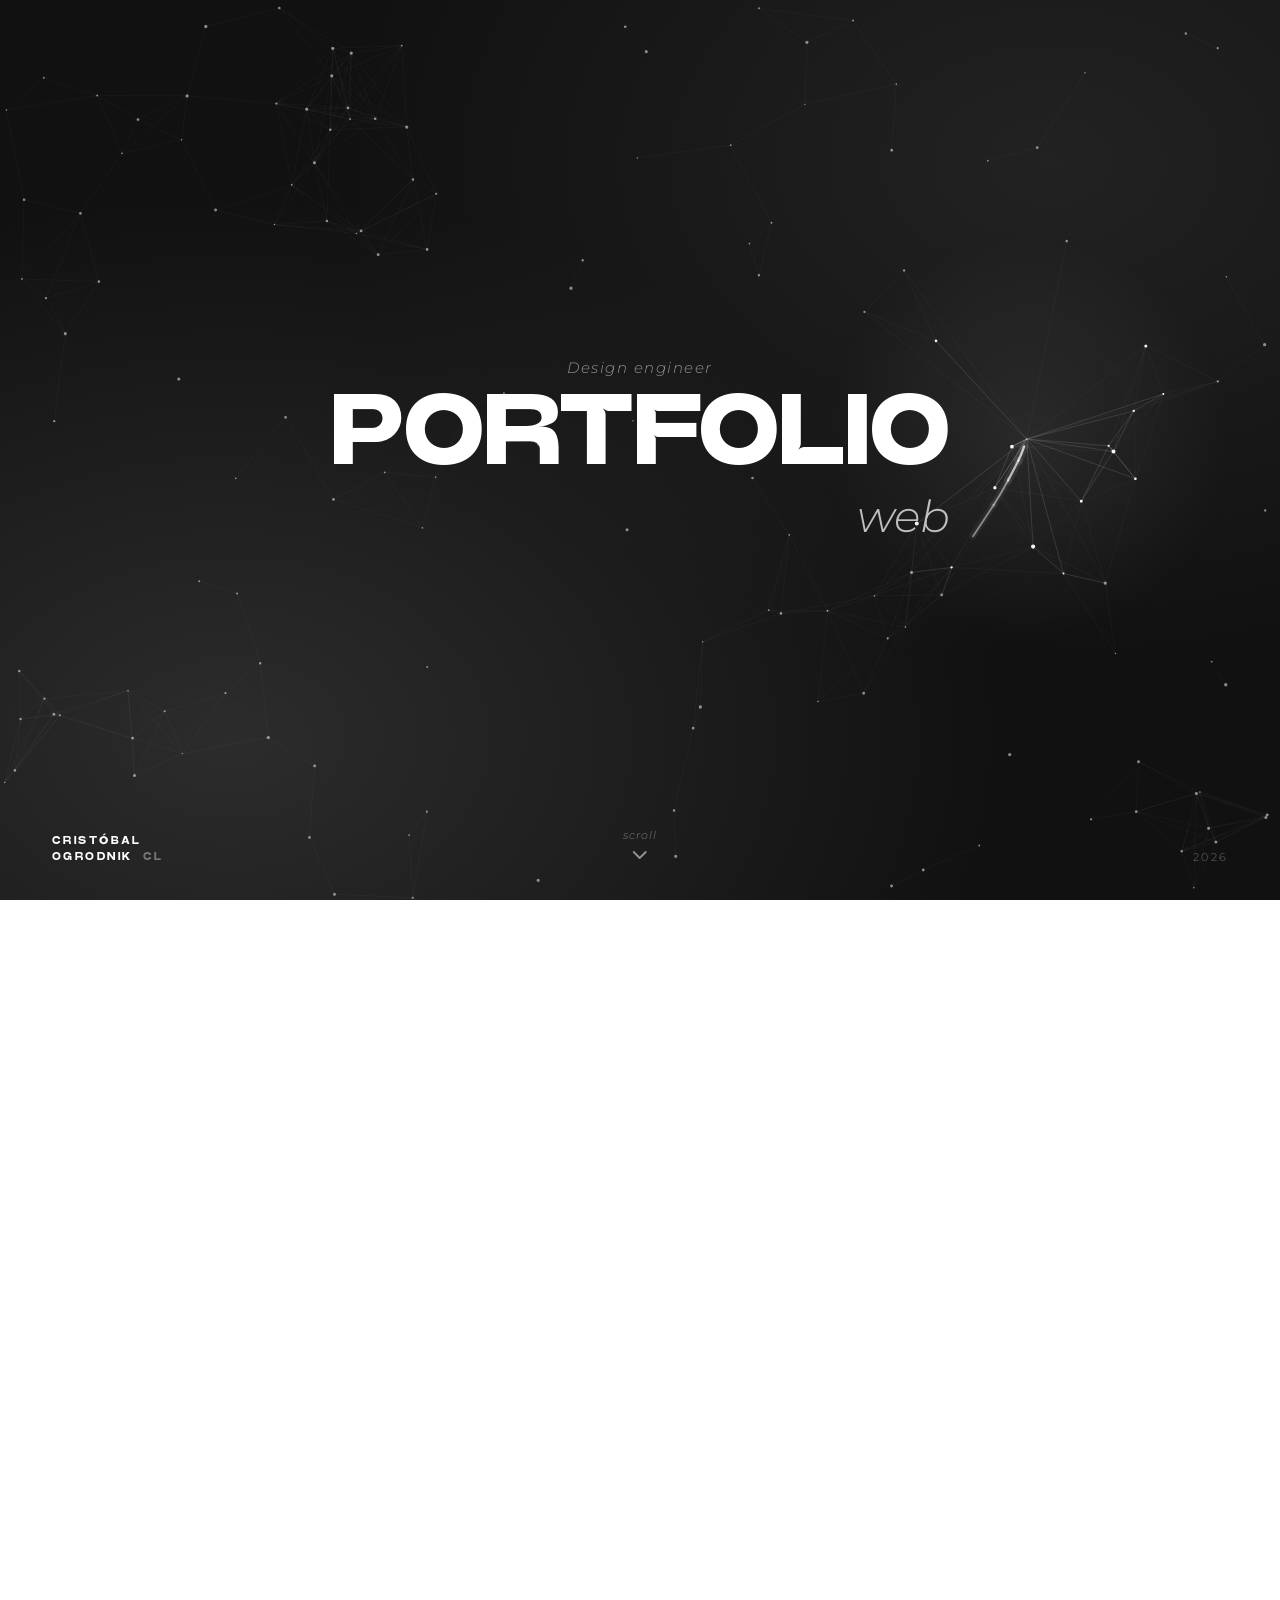
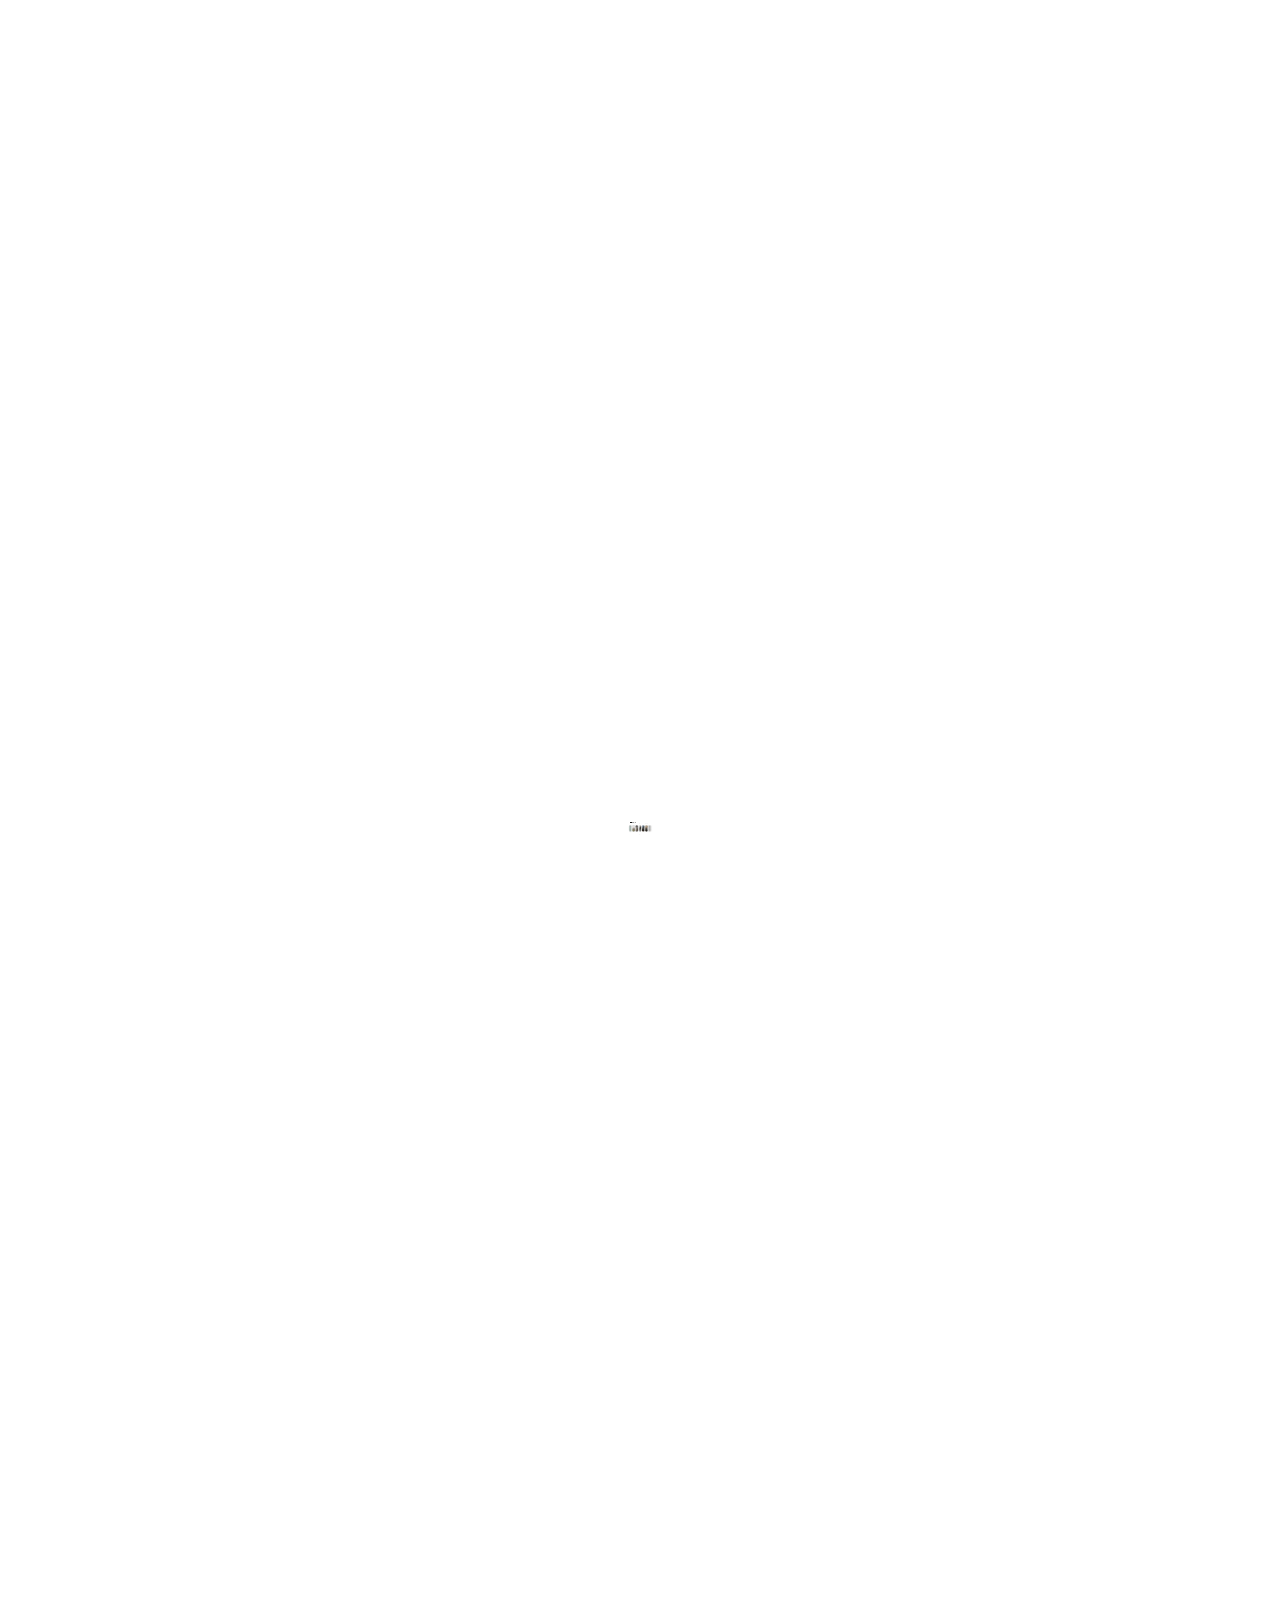
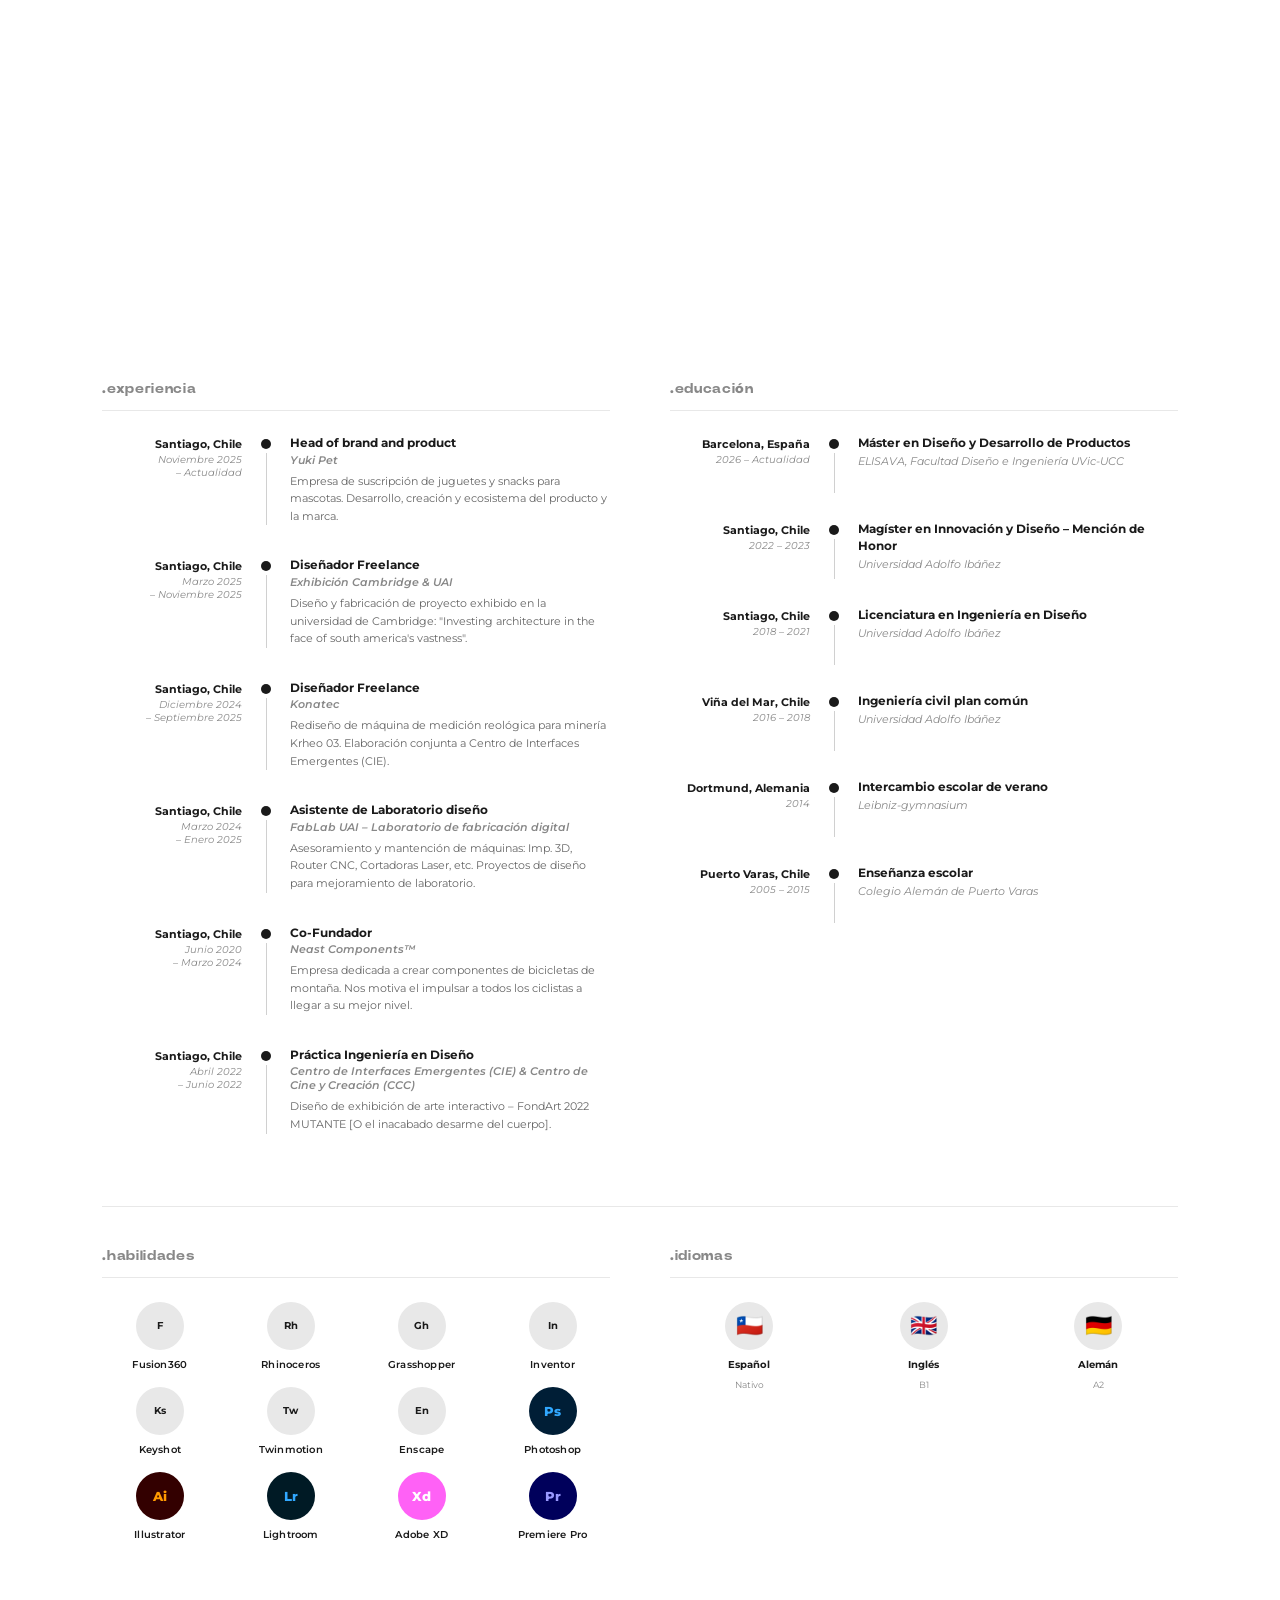
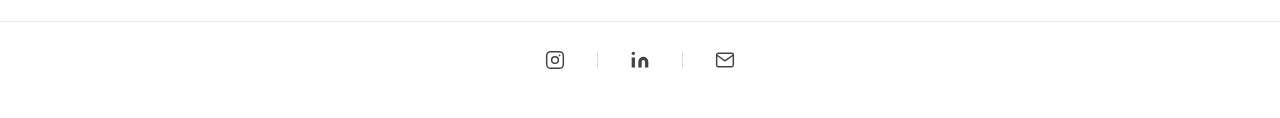
==== commit a761afa5: "Add files via upload" ====
--- a/index.html
+++ b/index.html
@@ -144,6 +144,14 @@
     #111111;
 }
 
+/* Cursor de la portada: cuadrado (solo contorno, 2 px) centrado en el puntero + coordenadas (x,y) en su esquina superior derecha.
+   Solo con mouse; aparece mientras el puntero está sobre la portada negra y se va al salir de ella.
+   'difference': sobre las letras blancas del título el trazo se invierte y no desaparece. */
+#hero-hud { position:fixed; left:0; top:0; z-index:15; pointer-events:none; opacity:0; transition:opacity .15s ease;
+            mix-blend-mode:difference; will-change:transform; }
+#hero-hud.on { opacity:1; }
+#hero-hud .sq { position:absolute; left:-18px; top:-18px; width:36px; height:36px; border:2px solid #fff; box-sizing:border-box; }   /* 36 px: tamaño del cuadrado */
+#hero-hud .xy { position:absolute; left:26px; top:-22px; white-space:nowrap; color:#fff; font:500 12px/1 'Montserrat', sans-serif; font-variant-numeric:tabular-nums; letter-spacing:0.02em; }
 /* Constelación interactiva: primer hijo de la portada, así queda debajo de todo el texto */
 #hero-fx { position:absolute; inset:0; width:100%; height:100%; display:block; pointer-events:none; opacity:0; transition:opacity 1.2s ease; }
 #hero-fx.on { opacity:1; }
@@ -718,6 +726,8 @@
     <div class="hero-year">2026</div>
   </div>
 </section>
+
+<div id="hero-hud" aria-hidden="true"><div class="sq"></div><div class="xy">(0,0)</div></div>
 
 <div id="bio-wrap">
 <section id="about">
@@ -1581,7 +1591,10 @@
     maxNodes: coarse ? 64 : 170,
     link:     coarse ? 104 : 142,        /* distancia máxima a la que se unen dos nodos */
     radius:   coarse ? 160 : 235,        /* radio de influencia del puntero */
-    rays:     1.7,                       /* los hilos del puntero llegan hasta radius × rays (rayos largos y tenues) */
+    network:  true,                      /* false = apaga la constelación por completo (queda solo el cuadrado con coordenadas) */
+    rays:     1.0,                       /* los hilos del puntero llegan hasta radius × rays (1 = sin rayos largos; 1.7 = rayos largos y tenues) */
+    ptrLinks: 0.4,                       /* intensidad de los hilos que salen del puntero (0 = ninguno; 0.8 = fuertes) */
+    boost:    0.4,                       /* cuánto brilla la red cerca del puntero */
     drift:    0.2,                       /* velocidad de la deriva ambiente (px por fotograma a 60 Hz) */
     pull:     0.058, swirl: 0.04,        /* atracción hacia el puntero y giro a su alrededor */
     maxSpeed: 2.4,
@@ -1591,6 +1604,8 @@
     minFrame: coarse ? 33 : 0,           /* en celular se limita a ~30 cuadros/s: la deriva lenta se ve igual y gasta la mitad */
     glow:     !coarse                    /* resplandor del trazo (en celular se omite) */
   };
+
+  if (!CFG.network) { canvas.remove(); return; }
 
   let w = 0, h = 0, dpr = 1, nodes = [];
   const ptr = { x: 0, y: 0, sx: 0, sy: 0, last: -1e9, started: false };   /* x,y: objetivo · sx,sy: posición suavizada */
@@ -1693,11 +1708,11 @@
         const base = 1 - Math.sqrt(d2) / L;
         let boost = 0;
         if (live) { const mx = (A.x + B.x) * 0.5 - px, my = (A.y + B.y) * 0.5 - py, m2 = mx * mx + my * my; if (m2 < R2) boost = 1 - Math.sqrt(m2) / R; }
-        put(base * base * (0.11 + 0.62 * boost), A.x, A.y, B.x, B.y);
+        put(base * base * (0.11 + CFG.boost * boost), A.x, A.y, B.x, B.y);
       }
       if (live) {
         const dx = A.x - px, dy = A.y - py, d2 = dx * dx + dy * dy;
-        if (d2 < RR2) { const f = 1 - Math.sqrt(d2) / RR; put(Math.pow(f, d2 < R2 ? 1.25 : 2.2) * 0.8, px, py, A.x, A.y); }   /* cerca: hilos fuertes · lejos: rayos tenues */
+        if (d2 < RR2) { const f = 1 - Math.sqrt(d2) / RR; put(Math.pow(f, d2 < R2 ? 1.25 : 2.2) * CFG.ptrLinks, px, py, A.x, A.y); }   /* cerca: hilos fuertes · lejos: rayos tenues */
       }
     }
     ctx.lineCap = 'round';
@@ -1761,6 +1776,41 @@
   fit(); sync();
   if (reduced) canvas.classList.add('on');
 })();
+
+/* ═══════════════════ PORTADA: cursor con cuadrado y coordenadas ═══════════════════
+   Mientras el mouse está sobre la portada negra: un cuadrado (solo contorno, 2 px) centrado en el puntero y, en su esquina
+   superior derecha, las coordenadas "(x,y)" del puntero en la pantalla. Se oculta al salir de la portada (al hacer scroll hacia la
+   biografía, al bajar el mouse más allá de ella o al sacarlo de la ventana). Solo con mouse: en celular no hay cursor y no se muestra.
+   El tamaño se cambia en la regla CSS "#hero-hud .sq" (width/height y left/top = la mitad en negativo). */
+(() => {
+  if (!window.matchMedia('(hover: hover) and (pointer: fine)').matches) return;
+  const hero  = document.getElementById('hero');
+  const hud   = document.getElementById('hero-hud');
+  const label = hud && hud.querySelector('.xy');
+  if (!hero || !hud || !label) return;
+
+  let x = 0, y = 0, inWindow = false, shown = false, raf = 0, heroH = hero.offsetHeight;
+
+  function place() {                                       /* un solo cálculo por fotograma, aunque lleguen varios eventos */
+    raf = 0;
+    const px = Math.round(x), py = Math.round(y);          /* en píxeles enteros: el trazo de 2 px se ve nítido */
+    hud.style.transform = 'translate3d(' + px + 'px,' + py + 'px,0)';
+    label.textContent = '(' + px + ',' + py + ')';
+  }
+  function evaluate() {                                    /* ¿el puntero está sobre la portada? (la portada arranca en y = 0 del documento) */
+    const on = inWindow && (y + window.scrollY) <= heroH;
+    if (on !== shown) { shown = on; hud.classList.toggle('on', on); }
+    if (on && !raf) raf = requestAnimationFrame(place);
+  }
+  document.addEventListener('pointermove', e => {
+    if (e.pointerType !== 'mouse') return;                 /* ignora toques y lápiz */
+    x = e.clientX; y = e.clientY; inWindow = true; evaluate();
+  }, { passive: true });
+  document.documentElement.addEventListener('mouseleave', () => { inWindow = false; evaluate(); });   /* el mouse salió de la ventana */
+  window.addEventListener('blur', () => { inWindow = false; evaluate(); });
+  window.addEventListener('scroll', () => { if (inWindow) evaluate(); }, { passive: true });          /* la portada se va con el scroll */
+  if ('ResizeObserver' in window) new ResizeObserver(() => { heroH = hero.offsetHeight; evaluate(); }).observe(hero);
+})();
 </script>
 
 </body>
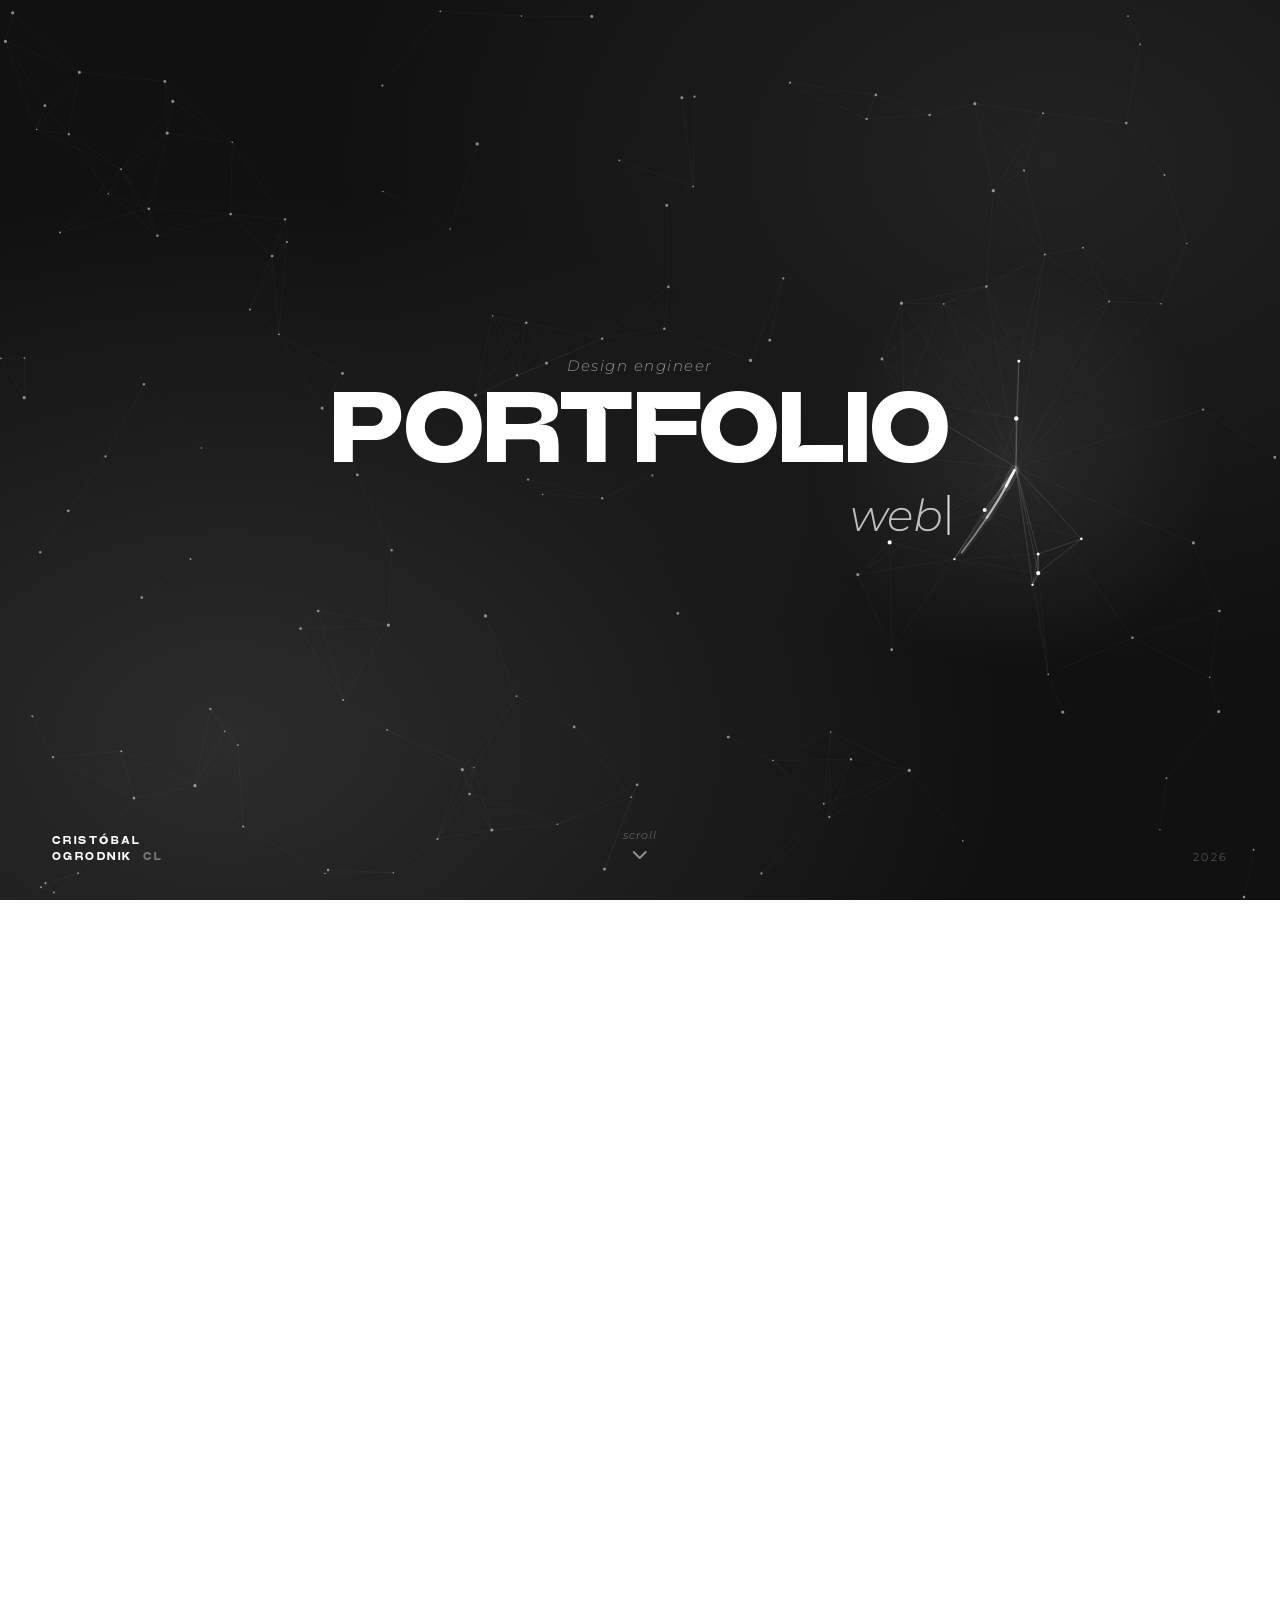
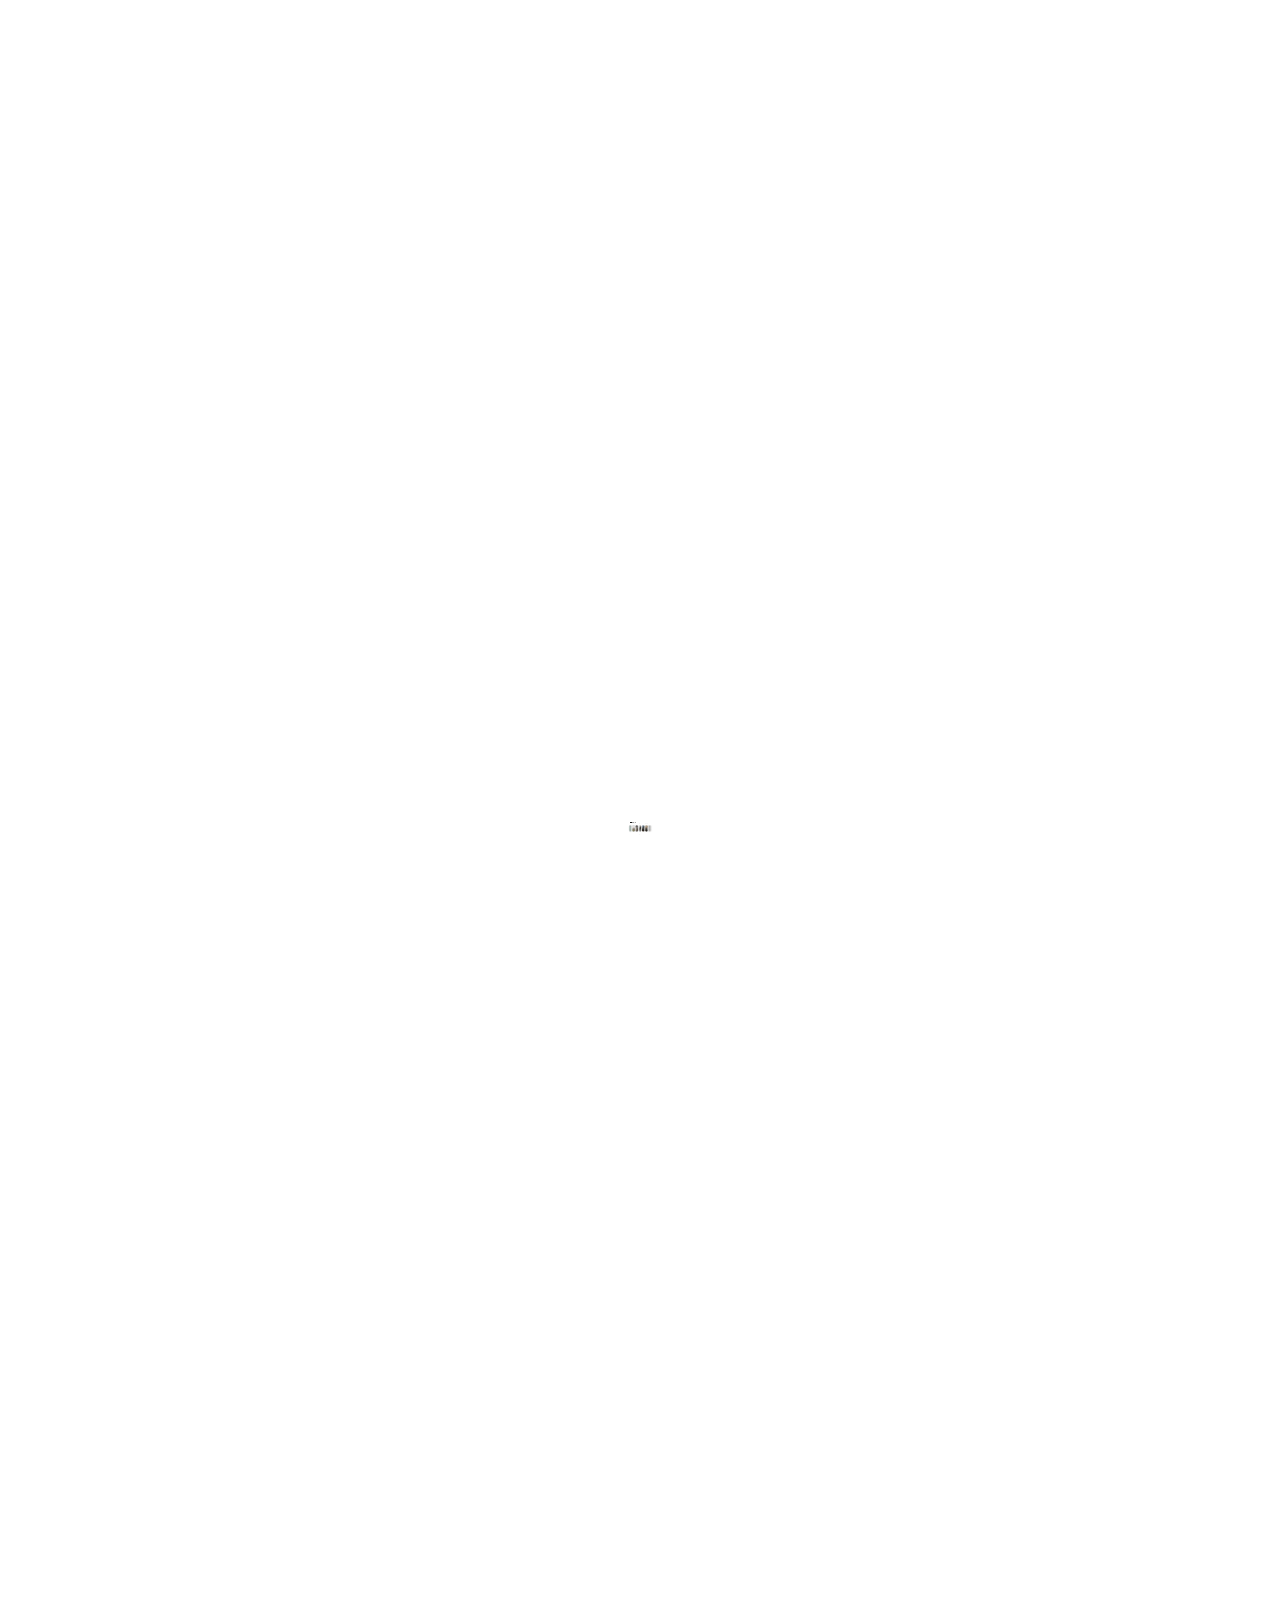
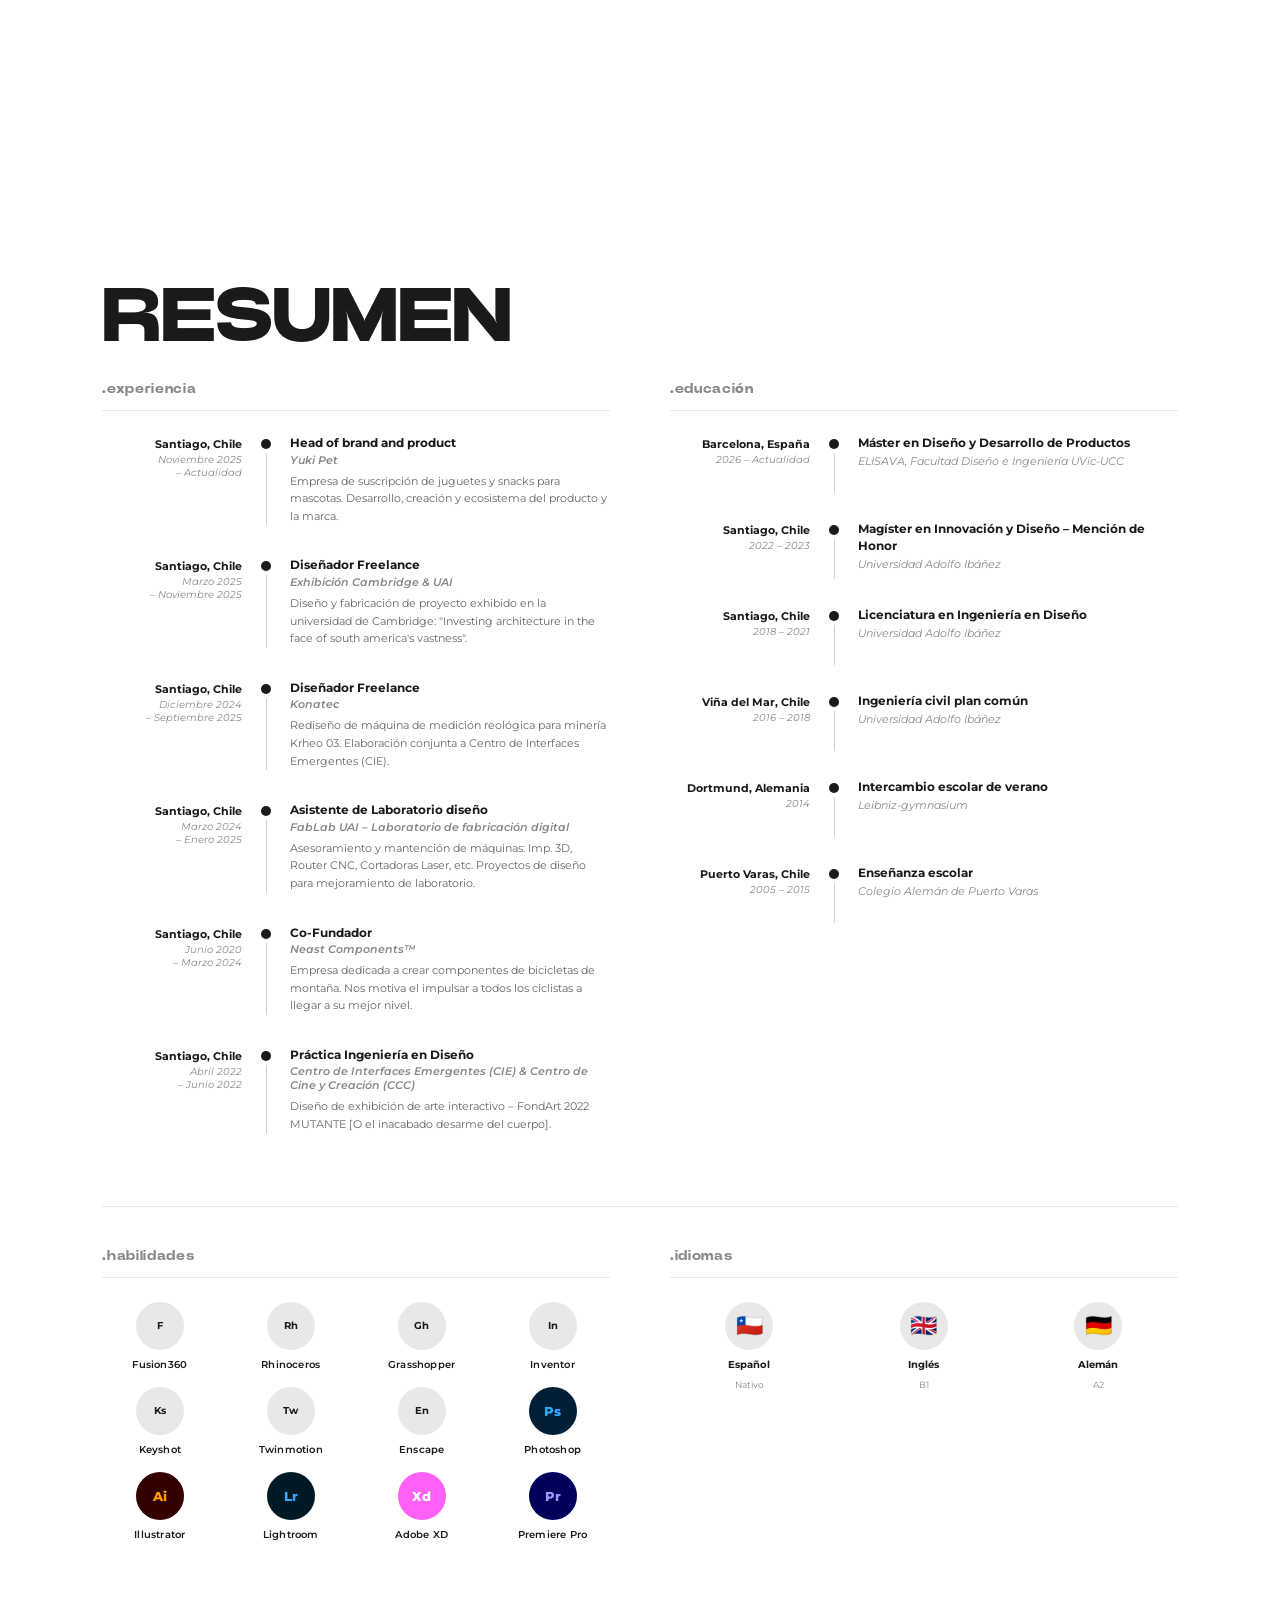
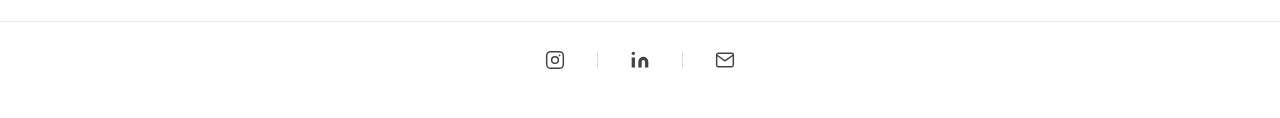
==== commit 2dd9236e: "Add files via upload" ====
--- a/index.html
+++ b/index.html
@@ -161,7 +161,12 @@
 .hero-center { position:absolute; top:50%; left:50%; transform:translate(-50%,-50%); text-align:center; }
 .hero-subtitle { margin-bottom: 12px; font-size:15px; font-weight:300; font-style:italic; letter-spacing:0.1em; color:rgba(255,255,255,0.52); }
 .hero-title-text { font-family: var(--font-title, 'Montserrat', sans-serif); font-weight: 900; font-style: normal; letter-spacing: -0.01em; line-height: 0.9; font-size:clamp(56px,8.5vw,100px);     color:#fff; text-transform:uppercase; }
-.hero-web { margin-top: 10px; font-size:clamp(24px,3.6vw,44px); font-weight:300; font-style:italic; color:rgba(255,255,255,0.72); text-align:right; }
+.hero-web { margin-top: 10px; font-size:clamp(24px,3.6vw,44px); font-weight:300; font-style:italic; color:rgba(255,255,255,0.72); text-align:right;
+            white-space:nowrap; min-height:1.3em; line-height:1.3; }
+/* "Máquina de escribir": alineada a la derecha, el cursor queda fijo en el borde y las letras crecen hacia la izquierda */
+.hw-caret { display:inline-block; width:2px; height:0.92em; margin-left:0.1em; vertical-align:-0.1em; background:rgba(255,255,255,0.85); }
+.hw-caret.blink { animation:hwBlink var(--blink, 900ms) steps(1, end) infinite; }      /* 1 parpadeo = visible + oculto */
+@keyframes hwBlink { 0%, 49.99% { opacity:1; } 50%, 100% { opacity:0; } }
 
 .hero-bottom { position:absolute; bottom:36px; left:52px; right:52px; display:flex; align-items:flex-end; justify-content:space-between; }
 .hero-name { font-weight: 800; font-family: var(--font-sub, 'Montserrat', sans-serif);  font-size:11px;  letter-spacing:0.22em; text-transform:uppercase; color:#fff; line-height:1.4; }
@@ -715,7 +720,7 @@
   <div class="hero-center">
     <p class="hero-subtitle">Design engineer</p>
     <h1 class="hero-title-text">PORTFOLIO</h1>
-    <p class="hero-web">web</p>
+    <p class="hero-web" id="heroWeb" aria-label="web, diseño, arquitectura, arte e ingeniería"><span class="hw-text" aria-hidden="true">web</span><span class="hw-caret" aria-hidden="true"></span></p>
   </div>
   <div class="hero-bottom">
     <div class="hero-name">CRISTÓBAL<br>OGRODNIK <span>CL</span></div>
@@ -1811,6 +1816,58 @@
   window.addEventListener('scroll', () => { if (inWindow) evaluate(); }, { passive: true });          /* la portada se va con el scroll */
   if ('ResizeObserver' in window) new ResizeObserver(() => { heroH = hero.offsetHeight; evaluate(); }).observe(hero);
 })();
+
+/* ═══════════════════ PORTADA: palabra que se escribe y se borra ═══════════════════
+   "web|" → el cursor parpadea 5 veces → se borra de atrás hacia adelante → se escribe la palabra siguiente → ...
+   Alineado a la derecha: el cursor queda fijo en el borde y las letras crecen hacia la izquierda.
+   Mientras se escribe o se borra el cursor queda fijo (como en un editor real); solo parpadea con la palabra completa.
+   Se detiene si la portada no se ve o la pestaña está oculta. Con "reducir movimiento" queda "web" estático. Todo en CFG. */
+(() => {
+  const el = document.getElementById('heroWeb');
+  const hero = document.getElementById('hero');
+  if (!el || !hero) return;
+  const text = el.querySelector('.hw-text'), caret = el.querySelector('.hw-caret');
+  const WORDS = ['web', 'diseño', 'arquitectura', 'arte', 'ingeniería'];       /* al final vuelve a "web" */
+  const CFG = {
+    blinks:  5,                  /* parpadeos con la palabra completa antes de borrar */
+    blinkMs: 900,                /* duración de un parpadeo (visible + oculto) */
+    typeMin: 80, typeMax: 150,   /* ms entre letras al escribir (varía, como una persona) */
+    eraseStart: 85, eraseMin: 38,/* al borrar: arranca a eraseStart ms por letra y acelera hasta eraseMin (como mantener la tecla) */
+    gapMs:   380                 /* pausa con el cursor solo, entre borrar y escribir */
+  };
+  if (window.matchMedia('(prefers-reduced-motion: reduce)').matches) return;     /* queda "web" estático */
+  caret.style.setProperty('--blink', CFG.blinkMs + 'ms');
+
+  let visible = true;
+  if ('IntersectionObserver' in window) new IntersectionObserver(es => { visible = es[0].isIntersecting; }).observe(hero);
+  const rnd = (a, b) => a + Math.random() * (b - a);
+  const sleep = ms => new Promise(r => setTimeout(r, ms));
+  async function tick(ms) { await sleep(ms); while (!visible || document.hidden) await sleep(250); }    /* en pausa si no se ve */
+
+  (async function run() {
+    let i = 0;
+    await tick(700);                                                            /* al cargar, "web|" ya está escrito */
+    for (;;) {
+      caret.classList.remove('blink'); void caret.offsetWidth; caret.classList.add('blink');   /* reinicia: empieza visible */
+      await tick(CFG.blinks * CFG.blinkMs);                                     /* los 5 parpadeos */
+      caret.classList.remove('blink');                                          /* cursor fijo mientras borra */
+
+      let s = text.textContent, n = 0;
+      while (s.length) {                                                        /* borrado: de atrás hacia adelante, acelerando */
+        s = s.slice(0, -1); text.textContent = s;
+        await tick(Math.max(CFG.eraseMin, CFG.eraseStart - n++ * 7));
+      }
+      await tick(CFG.gapMs);
+
+      i = (i + 1) % WORDS.length;
+      const w = WORDS[i];
+      for (let k = 1; k <= w.length; k++) {                                     /* escritura */
+        text.textContent = w.slice(0, k);
+        await tick(rnd(CFG.typeMin, CFG.typeMax) + (Math.random() < 0.12 ? rnd(60, 140) : 0));   /* de vez en cuando una pausa breve */
+      }
+    }
+  })();
+})();
 </script>
 
 </body>
